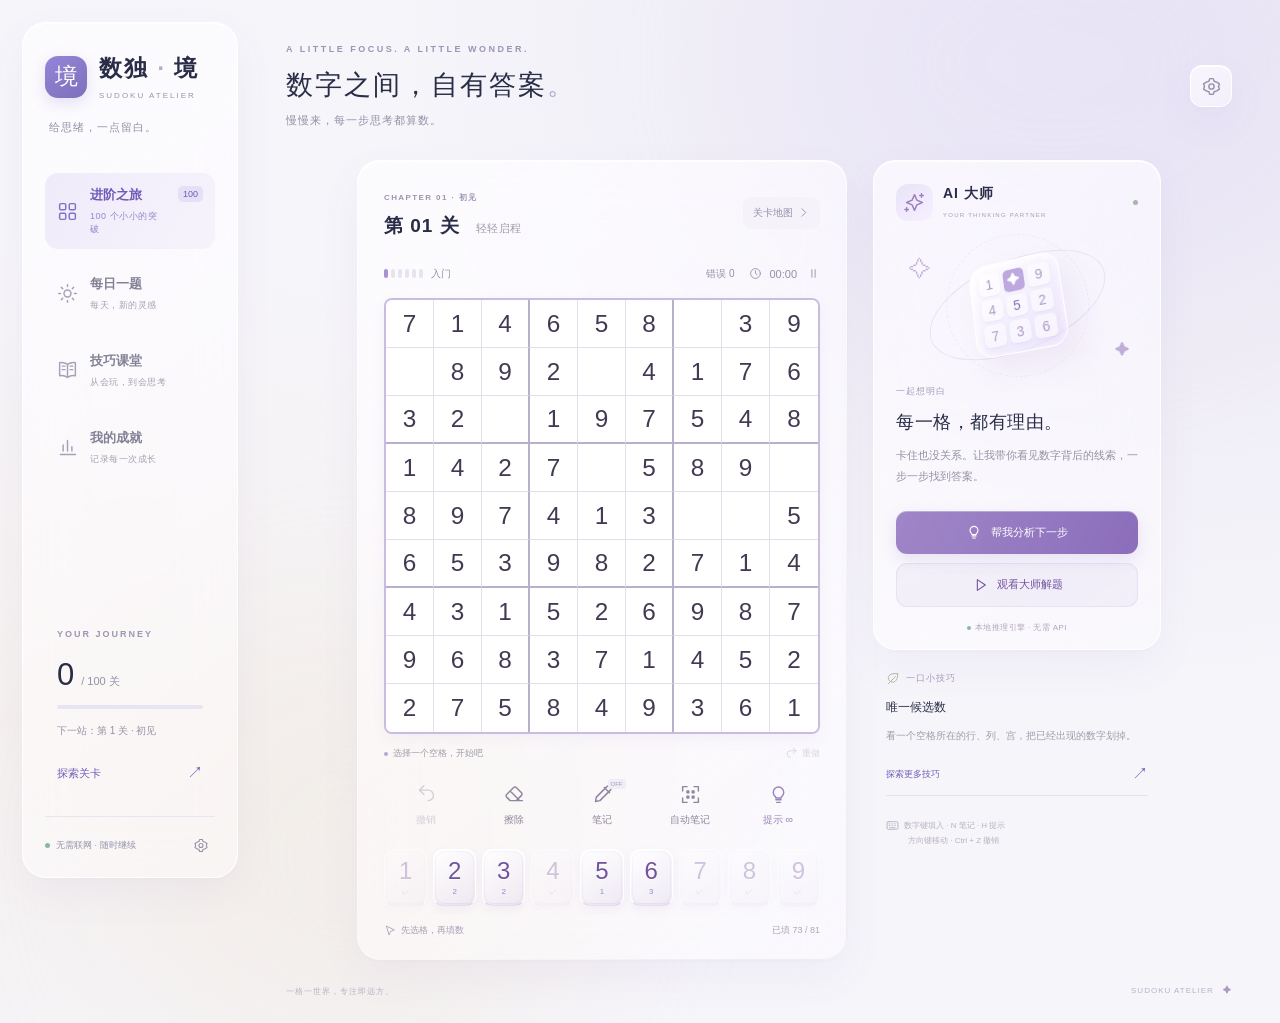
==== standalone.html @ 43bd1d03 "Publish Sudoku Atelier 2.0" ====
<!doctype html>
<html lang="zh-CN">
<head>
  <meta charset="utf-8">
  <meta name="viewport" content="width=device-width, initial-scale=1, viewport-fit=cover">
  <meta name="theme-color" content="#f6f5fa">
  <meta name="description" content="数独·境，一百关从入门到大师的数独之旅。逐步提示、AI 大师、每日挑战，离线也能玩。">
  <title>数独 · 境 2.0 | 100 关思维之旅</title>
  <style>@charset "UTF-8";
:root{--bg:#f6f5fa;--ink:#292d47;--muted:#9292a7;--purple:#8271c8;--purple-dark:#705bb7;--lavender:#eee9fb;--line:#e7e5ef;--glass:rgba(255,255,255,.74);--cell:#fff;--selected:#ded4f7;--peer:#f6f3fc;--same:#e9e2f9;--error:#c95972;--error-bg:#fff0f2;--green:#7ba99c;--shadow:0 14px 50px rgba(74,60,118,.055);color-scheme:light;font-family:"Segoe UI","Microsoft YaHei",sans-serif}
*{box-sizing:border-box}body{margin:0;background:var(--bg);color:var(--ink);min-height:100dvh;-webkit-tap-highlight-color:transparent}button,a{touch-action:manipulation}button,input,select{font:inherit}button{border:0;cursor:pointer;color:inherit;background:none}button:disabled{cursor:default;opacity:.35}button:focus-visible,a:focus-visible,input:focus-visible,select:focus-visible{outline:3px solid #a192d7;outline-offset:3px}a{color:inherit;text-decoration:none}h1,h2,h3,h4,p{margin:0}svg{width:21px;height:21px;display:block;fill:none;stroke:currentColor;stroke-width:1.65;stroke-linecap:round;stroke-linejoin:round}i{display:inline-flex;align-items:center;justify-content:center;font-style:normal;flex-shrink:0}[hidden]{display:none!important}.ambient{position:fixed;z-index:-1;pointer-events:none;filter:blur(80px);border-radius:50%}.ambient-one{width:45vw;height:50vh;background:#e8e4fa80;top:-18vh;right:-5vw}.ambient-two{width:35vw;height:50vh;background:#f0e6dc60;bottom:-20vh;left:10vw}.glass{background:var(--glass);border:1px solid #ffffffba;box-shadow:var(--shadow);backdrop-filter:blur(24px)}.app-shell{max-width:1500px;min-height:100dvh;margin:auto;display:grid;grid-template-columns:238px 1fr;gap:0}.sidebar{margin:22px 0 22px 22px;padding:30px 22px 18px;border-radius:24px;position:sticky;top:22px;height:calc(100dvh - 44px);min-height:650px;display:flex;flex-direction:column}.brand{display:flex;align-items:center;gap:12px;font-size:23px;font-weight:650;letter-spacing:2px}.brand-mark{width:42px;height:42px;border-radius:13px;background:linear-gradient(145deg,#9585d8,#7d70ba);color:white;display:grid;place-items:center;font-weight:400;font-size:23px;box-shadow:0 5px 15px #8271c833;letter-spacing:0}.brand-dot{color:#b2a9d1}.brand small{font-size:8px;letter-spacing:2px;display:block;color:#9a93ab;margin-top:7px;font-weight:500}.sidebar-intro{font-size:11px;color:var(--muted);margin:20px 0 38px 4px;letter-spacing:1px}.desktop-nav{display:grid;gap:12px}.nav-item{display:flex;gap:12px;align-items:center;text-align:left;min-height:65px;padding:13px 12px;border-radius:13px;color:#828196;transition:background .2s}.nav-item>i{color:#a5a0b6}.nav-item span{font-size:13px;font-weight:600}.nav-item small{display:block;font-size:9px;margin-top:6px;font-weight:400;letter-spacing:.5px;opacity:.72}.nav-item b{margin-left:auto;font-size:9px;font-weight:500;align-self:flex-start;background:#e6e0f6;padding:3px 5px;border-radius:5px}.nav-item.active{background:linear-gradient(115deg,#efebfa,#f6f3fc);color:var(--purple-dark)}.nav-item.active>i{color:var(--purple)}.nav-item:hover{background:var(--peer)}.journey-card{margin-top:auto;padding:24px 12px 22px}.eyebrow{font-size:9px;letter-spacing:2px;color:#9e94b4;font-weight:600}.journey-count{display:flex;align-items:baseline;gap:7px;margin:16px 0 12px}.journey-count strong{font-size:31px;font-weight:500}.journey-count span{font-size:11px;color:var(--muted)}.progress-track{height:4px;background:var(--line);border-radius:9px;overflow:hidden}.progress-track>div{height:100%;background:#a996dc;width:0;transition:width .5s}.journey-card p{font-size:10px;color:var(--muted);line-height:1.8;margin:13px 0}.text-button{display:flex;align-items:center;justify-content:space-between;width:100%;font-size:11px;color:var(--purple-dark);padding:10px 0}.text-button span{font-size:16px}.sidebar-bottom{display:flex;align-items:center;gap:6px;font-size:9px;color:var(--muted);padding-top:14px;border-top:1px solid var(--line)}.sidebar-bottom .icon-button{margin-left:auto;width:28px;height:28px}.sidebar-bottom svg{width:16px}.online-dot,.status-dot,.ai-online{display:inline-block;width:5px;height:5px;border-radius:50%;background:#8bb7a7}.main{padding:44px 48px 0;max-width:1180px;width:100%}.page-header{display:flex;align-items:center;justify-content:space-between;margin-bottom:32px}.page-header .eyebrow{font-size:9px;letter-spacing:2.5px}.page-header h1{font-size:27px;letter-spacing:2px;font-weight:550;margin:13px 0 10px}.page-header h1 span{color:#aa9ccb}.page-header p{font-size:11px;color:var(--muted);letter-spacing:1px}.icon-button{width:42px;height:42px;border-radius:12px;display:inline-flex;align-items:center;justify-content:center;color:#9691a7}.icon-button:hover{background:var(--lavender)}.play-layout{display:grid;grid-template-columns:minmax(340px,490px) minmax(235px,288px);gap:26px;align-items:start;justify-content:center}.game-card{border-radius:23px;padding:25px 26px 17px;min-width:0}.level-heading{display:flex;align-items:center;justify-content:space-between;gap:8px}.level-heading .eyebrow{font-size:8px;letter-spacing:1.4px}.level-heading h2{font-size:19px;font-weight:600;margin-top:9px;letter-spacing:1px}.level-heading h2 span{font-size:11px;color:#a09aaa;font-weight:400;letter-spacing:.5px;margin-left:10px}.level-switch{display:flex;align-items:center;gap:4px;font-size:10px;color:#9990aa;background:#f5f2fa;padding:9px 10px;border-radius:9px;white-space:nowrap}.level-switch svg{width:13px;height:13px}.game-meta{display:flex;align-items:center;justify-content:space-between;margin:24px 0 14px;font-size:10px;color:#9491a6}.difficulty{display:flex;gap:8px;align-items:center}.difficulty>span:first-child{display:flex;gap:3px}.difficulty-dot{width:4px;height:9px;border-radius:3px;background:#e8e3ef}.difficulty-dot.on{background:#a791d1}.meta-actions{display:flex;align-items:center;gap:15px}.timer-button{display:flex;align-items:center;gap:7px;font-variant-numeric:tabular-nums;font-size:11px;padding:4px 0}.timer-button svg{width:13px;height:13px}.timer-button i:last-child{margin-left:3px}.board-wrap{position:relative;width:100%;aspect-ratio:1}.board{display:grid;grid-template-columns:repeat(9,1fr);grid-template-rows:repeat(9,1fr);height:100%;width:100%;border:2px solid #aca3c1;border-radius:8px;overflow:hidden;background:var(--cell);user-select:none}.cell{padding:0;background:var(--cell);border-radius:0;display:flex;justify-content:center;align-items:center;border-right:1px solid #e2deeb;border-bottom:1px solid #e2deeb;font-size:clamp(19px,1.9vw,26px);font-weight:450;font-variant-numeric:tabular-nums;position:relative;transition:background .15s,color .15s;min-width:0;min-height:0}.cell:nth-child(3n){border-right:2px solid #b8afca}.cell:nth-child(9n){border-right:0}.cell:nth-child(n+19):nth-child(-n+27),.cell:nth-child(n+46):nth-child(-n+54){border-bottom:2px solid #b8afca}.cell:nth-child(n+73){border-bottom:0}.cell.peer{background:var(--peer)}.cell.same{background:var(--same);color:#66558f}.cell.user{color:#8a6bbd;font-weight:550}.cell.selected{background:var(--selected);color:#614b92;box-shadow:inset 0 0 0 2px #b2a0d2;z-index:1}.cell.focus-hint{background:#e7f1e8;color:#4c8066}.cell.error{color:var(--error);background:var(--error-bg)}.cell.error::after{content:"";position:absolute;width:4px;height:4px;border-radius:50%;background:var(--error);bottom:3px;right:3px}.cell.pop{animation:cellPop .24s ease-out}.cell:focus-visible{outline:none;box-shadow:inset 0 0 0 3px #9280bb;z-index:2}.cell .notes{width:90%;height:93%;display:grid;grid-template-columns:repeat(3,1fr);grid-template-rows:repeat(3,1fr);font-size:clamp(8px,.74vw,11px);color:#92879f;font-weight:400;align-items:center;justify-items:center}.cell .note-emphasis{color:#6f50ac;font-weight:800}.pause-cover{position:absolute;inset:0;border-radius:8px;backdrop-filter:blur(15px);background:#f6f3faf5;display:flex;align-items:center;justify-content:center;flex-direction:column;z-index:3}.pause-orbit{width:65px;height:65px;display:grid;place-items:center;background:#e8e2f6;border-radius:50%;color:#9480bd;margin-bottom:18px}.pause-orbit svg{width:28px;height:28px}.pause-cover h3{font-size:18px;font-weight:500}.pause-cover p{font-size:11px;color:var(--muted);margin:12px 0 24px}.pause-cover .primary{width:auto;padding:12px 28px}.board-caption{display:flex;justify-content:space-between;align-items:center;min-height:38px;font-size:9px;color:#a09aaa}.board-caption .status-dot{margin-right:5px;width:4px;height:4px;background:#b6a7d3}.tiny-button{display:flex;align-items:center;gap:4px;font-size:9px;color:#9c92ab;padding:8px 0 8px 8px}.tiny-button svg{width:13px;height:13px}.tool-row{display:grid;grid-template-columns:repeat(5,1fr);gap:4px;padding:3px 0 13px}.tool{display:flex;flex-direction:column;align-items:center;gap:8px;font-size:10px;color:#8f859e;border-radius:10px;padding:9px 0;min-height:58px;transition:background .15s,transform .15s}.tool:active{transform:scale(.92)}.tool:hover{background:var(--peer)}.tool.active{background:var(--lavender);color:var(--purple-dark)}.tool-icon{position:relative;display:flex}.tool-icon b{position:absolute;top:-5px;left:16px;font-size:6px;font-weight:500;background:#f0edf6;padding:2px 3px;border-radius:3px;color:#a79bb4}.tool.active b{background:var(--purple);color:white}.hint-tool{color:#9c83ba}.hint-tool small{font-size:11px}.number-pad{display:grid;grid-template-columns:repeat(9,1fr);gap:6px}.number-key{height:57px;background:linear-gradient(160deg,#f6f2fc,#ede8f7);border:1px solid #eae4f3;border-radius:10px;display:flex;flex-direction:column;align-items:center;justify-content:center;gap:4px;color:#8b71b6;transition:transform .12s,background .2s}.number-key strong{font-size:24px;font-weight:450;line-height:1}.number-key small{font-size:8px;color:#b0a0c4}.number-key:active{transform:translateY(2px) scale(.95)}.number-key.active{background:#8b74bc;color:white}.number-key.active small{color:#e4dcef}.number-key.complete{opacity:.4}.input-footer{display:flex;align-items:center;justify-content:space-between;font-size:9px;color:#ada5b5;margin-top:13px;min-height:23px}.input-footer button{display:flex;gap:5px;align-items:center;color:#a89cb6;font-size:9px;padding:5px 0}.input-footer svg{height:12px;width:12px}.right-rail{display:flex;flex-direction:column;gap:22px}.master-card{padding:23px 22px 16px;border-radius:22px;overflow:hidden}.card-heading{display:flex;align-items:center;gap:10px}.ai-avatar{width:37px;height:37px;background:linear-gradient(140deg,#e9e3f9,#f7f0ff);color:#9b82be;display:grid;place-items:center;border-radius:12px}.card-heading h3{font-size:14px;letter-spacing:1px;font-weight:600}.small-caps{font-size:6px;color:#a79ab4;letter-spacing:1.25px}.ai-online{margin-left:auto;background:#a2b9a5}.master-art{height:152px;position:relative;display:grid;place-items:center;margin:8px -12px 4px;perspective:600px}.art-cube{width:96px;height:96px;display:grid;grid-template-columns:repeat(3,1fr);gap:4px;transform:rotate(-12deg) rotateY(-16deg) rotateX(15deg);padding:9px;background:linear-gradient(150deg,#ffffffcf,#dacdf880);border:1px solid #fff;border-radius:18px;box-shadow:10px 15px 28px #8b6fb71a,inset 2px 2px 10px #fff;color:#ac99c3;animation:float 7s ease-in-out infinite}.art-cube span{display:grid;place-items:center;font-size:14px;background:#fff8;border-radius:5px;box-shadow:0 1px 2px #9179b41a}.art-cube span:nth-child(2){background:#bda9df;color:white}.art-cube span:nth-child(5){color:#8c6ab7}.art-orbit{position:absolute;border:1px solid #d6c9ec70;border-radius:50%;width:187px;height:90px;transform:rotate(-23deg)}.orbit-b{width:143px;height:143px;border-style:dashed;transform:rotate(12deg);opacity:.6}.art-star{position:absolute;color:#bfaed9;font-size:22px}.star-a{left:25px;top:28px}.star-b{right:20px;bottom:23px;font-size:15px}.tiny-label{font-size:9px;color:#a89aba;letter-spacing:1px;display:flex;align-items:center;gap:6px}.master-copy h3{font-size:18px;font-weight:500;margin:12px 0 11px;letter-spacing:.5px}.master-copy p{font-size:11px;color:#9690a3;line-height:1.95;margin-bottom:23px;display:-webkit-box;-webkit-line-clamp:4;-webkit-box-orient:vertical;overflow:hidden}.primary,.secondary{display:flex;align-items:center;justify-content:center;gap:9px;padding:13px 14px;border-radius:11px;width:100%;font-size:11px;transition:background .2s,transform .15s;min-height:43px}.primary{background:linear-gradient(115deg,#9b83c8,#8570b8);color:#fff;box-shadow:0 5px 15px #8e76bb17}.primary:hover{background:var(--purple-dark)}.primary:active,.secondary:active{transform:scale(.98)}.primary svg,.secondary svg{width:16px;height:16px}.secondary{background:#f5f1fa;color:#9a88b2;margin-top:9px;border:1px solid #eee7f5}.secondary:hover{background:var(--lavender)}.master-footnote{text-align:center;font-size:8px;color:#b1a6bd;margin-top:15px;letter-spacing:.4px}.master-footnote .status-dot{width:4px;height:4px;margin-right:4px}.tip-card{padding:0 13px}.tip-card svg{width:14px;height:14px;color:#b4b8a0}.tip-card h4{font-size:12px;font-weight:500;margin:13px 0 10px}.tip-card p{font-size:10px;color:#a39aaa;line-height:1.9}.tip-card .text-button{font-size:9px;margin-top:9px;border-bottom:1px solid #e8e2ed}.keyboard-note{font-size:8px;line-height:1.9;color:#b9b0c1;padding-left:13px}.keyboard-note>i{vertical-align:middle;margin-right:5px}.keyboard-note svg{width:13px;height:13px}.keyboard-note>span{margin-left:22px}.page-footer{display:flex;justify-content:space-between;font-size:8px;color:#bab1c6;letter-spacing:1px;margin:26px 0}.page-footer b{margin-left:6px;color:#ac9bc1}.mobile-header,.mobile-ai,.mobile-nav{display:none}
dialog{border:1px solid #ffffffc7;border-radius:24px;padding:25px;width:min(570px,calc(100vw - 30px));max-height:85dvh;overflow:auto;background:#fbfaff;color:var(--ink);box-shadow:0 30px 110px #3a254838;overscroll-behavior:contain}dialog::backdrop{background:#30243f35;backdrop-filter:blur(7px)}.modal-header{display:flex;justify-content:space-between;align-items:center;gap:10px;margin-bottom:23px}.modal-header h2{font-size:22px;font-weight:550;margin-top:8px}.modal-header .icon-button{flex-shrink:0}.modal-description{font-size:12px;color:#91859f;line-height:1.9;margin-bottom:18px}.chapter-tabs{display:grid;grid-template-columns:repeat(5,1fr);gap:7px;margin-bottom:18px}.chapter-tab{font-size:10px;border-radius:10px;padding:10px 2px;background:#f0ebf7;color:#9c8bad}.chapter-tab.active{background:#927cbd;color:white}.chapter-tab small{display:block;font-size:8px;margin-top:4px;opacity:.75}.chapter-summary{display:flex;justify-content:space-between;align-items:center;margin:20px 0 13px}.chapter-summary h3{font-size:15px;font-weight:500}.chapter-summary span{font-size:10px;color:var(--muted)}.level-grid{display:grid;grid-template-columns:repeat(5,1fr);gap:10px}.level-tile{aspect-ratio:1;background:#f1ecf8;border-radius:14px;display:flex;flex-direction:column;align-items:center;justify-content:center;gap:6px;border:1px solid transparent}.level-tile strong{font-size:22px;font-weight:450}.level-tile small{font-size:9px;color:#b59dcc;letter-spacing:2px}.level-tile.locked{background:#f5f3f8;color:#bbb4c6}.level-tile.locked small{font-size:8px;letter-spacing:0;color:#aaa0b6}.level-tile.current{background:#e5dbf5;border-color:#b7a2d4;color:#765795}.level-tile.done{background:#edf3ed;color:#748e78}.level-tile.done small{color:#b7a56b}.level-tile svg{width:13px;height:13px}.chapter-description{font-size:11px;color:#95869e;line-height:1.9;padding:16px 0}.modal-actions{display:flex;gap:10px;margin-top:20px}.modal-actions .secondary{margin-top:0}.hint-tag{display:inline-flex;align-items:center;gap:7px;font-size:10px;color:#8c74ac;background:#eee7f7;padding:8px 12px;border-radius:8px}.hint-reason{white-space:pre-line;font-size:13px;line-height:2;color:#776b87;margin:18px 0;max-height:40vh;overflow:auto}.hint-answer{display:flex;align-items:center;justify-content:center;gap:20px;background:#f3edf9;border-radius:15px;padding:20px;font-size:12px;color:#9b89ad}.hint-answer strong{font-size:35px;color:#8c70b3;font-weight:500}.setting-row{display:flex;align-items:center;justify-content:space-between;gap:20px;padding:17px 0;border-bottom:1px solid var(--line)}.setting-row label{font-size:13px}.setting-row small{display:block;font-size:10px;color:#a195ac;line-height:1.7;margin-top:5px}.switch{appearance:none;width:38px;height:23px;border-radius:20px;background:#dfd9e8;position:relative;cursor:pointer;flex-shrink:0}.switch:before{content:"";position:absolute;top:3px;left:3px;width:17px;height:17px;border-radius:50%;background:#fff;transition:transform .2s}.switch:checked{background:#9780bc}.switch:checked:before{transform:translateX(15px)}select{max-width:150px;border:1px solid #ded5ea;color:#8b73a6;background:#f6f1fa;border-radius:8px;padding:8px;font-size:11px}.section-label{font-size:11px;color:#aa98b9;margin:22px 0 8px;letter-spacing:1px}.settings-buttons{display:grid;grid-template-columns:1fr 1fr;gap:10px}.settings-buttons .secondary{margin:0}.danger-link{font-size:11px;color:#bd7990;padding:15px 0;margin-top:8px}.lesson{padding:15px;background:#f5f1fa;border-radius:13px;margin:10px 0}.lesson summary{font-size:13px;cursor:pointer;list-style:none;display:flex;gap:12px;align-items:center}.lesson summary span{font-size:10px;width:26px;height:26px;background:#e8def3;color:#9a78b7;border-radius:8px;display:grid;place-items:center}.lesson summary b{font-weight:500}.lesson summary small{margin-left:auto;font-size:9px;color:#a992bb}.lesson p{font-size:12px;line-height:1.9;color:#94849e;margin-top:13px}.rule-cards{display:grid;grid-template-columns:repeat(3,1fr);gap:9px}.rule-card{padding:16px 8px;border-radius:12px;background:#f1eaf8;text-align:center}.rule-card strong{font-size:18px;font-weight:450;color:#9c7dbc}.rule-card p{font-size:10px;line-height:1.8;color:#ac96ba;margin-top:6px}.stats-grid{display:grid;grid-template-columns:repeat(3,1fr);gap:10px}.stat-box{background:#f2edf8;border-radius:14px;padding:18px 6px;text-align:center}.stat-box strong{display:block;font-size:24px;font-weight:450;color:#9272b5}.stat-box span{display:block;font-size:10px;color:#a594b2;margin-top:8px}.achievement{display:flex;align-items:center;gap:13px;padding:14px 0;border-bottom:1px solid var(--line);opacity:.45}.achievement.earned{opacity:1}.achievement .medal{width:37px;height:37px;display:grid;place-items:center;border-radius:11px;background:#efe6d3;color:#af9567}.achievement h4{font-size:12px;font-weight:550}.achievement p{font-size:10px;color:#a394ad;margin-top:5px}.achievement>span:last-child{margin-left:auto;font-size:9px;color:#aa96b8}.win-content{text-align:center}.win-mark{margin:12px auto 20px;width:86px;height:86px;display:grid;place-items:center;border-radius:50%;background:linear-gradient(140deg,#ece2fa,#f9ecda);color:#b29560;font-size:36px}.win-stars{font-size:33px;letter-spacing:10px;color:#c2aa75;margin:15px 0}.win-content h3{font-size:23px;font-weight:500}.win-content>p{font-size:12px;color:#9d8ca7;margin:12px 0 22px;line-height:1.9}.ai-controls{display:flex;gap:10px;align-items:center;margin:20px 0}.ai-controls .primary{flex:1}.ai-controls select{width:95px}.ai-live{background:#f1ebf8;border-radius:13px;padding:17px;font-size:12px;color:#957bad;line-height:1.9}.ai-live strong{display:block;margin-bottom:8px;font-weight:600}.ai-live p{max-height:32vh;overflow:auto;white-space:pre-line;color:#9c8ba8}.demo-ribbon{color:#a88554!important}.storage-note{font-size:10px;line-height:1.8;color:#ab9ab7;margin-top:15px}.daily-hero{padding:24px;text-align:center;background:linear-gradient(140deg,#f2e9d7,#eee5f8);border-radius:18px;margin-bottom:20px}.daily-hero i{color:#b49b6c}.daily-hero svg{width:36px;height:36px}.daily-hero h3{margin:15px 0 8px;font-size:24px;font-weight:450}.daily-hero p{font-size:11px;color:#aa91a5}.empty-state{font-size:12px;color:#b1a1bb;text-align:center;padding:26px}.record-row{display:flex;align-items:center;justify-content:space-between;padding:13px 2px;border-bottom:1px solid var(--line);font-size:12px;color:#9982ac}.record-row small{font-size:10px;color:#b69ac7}.resume-note{font-size:10px;color:#ac9db6;margin-top:12px;line-height:1.8;text-align:center}#toast{position:fixed;bottom:32px;left:50%;transform:translate(-50%,12px);border-radius:12px;max-width:90vw;padding:13px 22px;background:#62526fe8;backdrop-filter:blur(10px);color:white;font-size:12px;box-shadow:0 10px 30px #54436720;opacity:0;pointer-events:none;z-index:100;transition:opacity .2s,transform .2s;text-align:center}#toast.visible{opacity:1;transform:translate(-50%,0)}#celebration{position:fixed;inset:0;pointer-events:none;z-index:200;overflow:hidden}.confetti{position:absolute;top:-20px;width:7px;height:13px;border-radius:2px;animation:fall 2.3s ease-in forwards}.board.breathe{animation:boardGlow .8s}.mobile-ai small{display:block}.muted{color:#aea0b8;font-size:11px;line-height:1.8}
.ai-preview{display:grid;grid-template-columns:repeat(9,1fr);width:min(230px,60vw);aspect-ratio:1;margin:0 auto 18px;border:2px solid #baabcb;border-radius:6px;overflow:hidden}.ai-preview span{display:grid;place-items:center;font-size:16px;border-right:1px solid #e3dceb;border-bottom:1px solid #e3dceb;background:var(--cell)}.ai-preview span:nth-child(3n){border-right:2px solid #baabcb}.ai-preview span:nth-child(9n){border-right:0}.ai-preview span:nth-child(n+19):nth-child(-n+27),.ai-preview span:nth-child(n+46):nth-child(-n+54){border-bottom:2px solid #baabcb}.ai-preview span.user{color:#b090cb}.ai-preview span.selected{background:#e8dcf6;color:#8863a4}.ai-preview span:nth-child(n+73){border-bottom:0}
@keyframes float{0%,100%{transform:translateY(0) rotate(-12deg) rotateY(-16deg) rotateX(15deg)}50%{transform:translateY(-7px) rotate(-8deg) rotateY(-16deg) rotateX(15deg)}}@keyframes cellPop{0%{font-size:15px}70%{font-size:28px}100%{font-size:inherit}}@keyframes fall{to{transform:translateY(105vh) rotate(600deg);opacity:.3}}@keyframes boardGlow{50%{box-shadow:0 0 25px #b8a2d860}}
@media(min-width:1400px){.main{padding-top:58px;padding-left:62px;padding-right:62px}.page-header{margin-bottom:37px}.play-layout{gap:32px}.game-card{padding:28px 29px 20px}}
@media(max-width:1150px){.app-shell{grid-template-columns:210px 1fr}.sidebar{margin-left:15px;padding:25px 15px}.main{padding:35px 28px 0}.play-layout{gap:20px;grid-template-columns:minmax(310px,450px) minmax(210px,260px)}.game-card{padding:22px 20px 15px}.master-card{padding:20px 17px 15px}.brand{font-size:21px}.nav-item{gap:9px;padding-left:9px}.nav-item span{font-size:12px}.level-heading h2 span{display:none}}
@media(max-width:980px){.app-shell{grid-template-columns:185px 1fr}.sidebar{padding:25px 12px}.main{padding:35px 25px 0}.play-layout{grid-template-columns:minmax(310px,440px)}.right-rail{display:none}.game-card{padding:24px}.mobile-ai{display:flex;align-items:center;gap:11px;width:100%;border-top:1px solid var(--line);margin-top:11px;padding:16px 0 0;text-align:left;font-size:12px;color:#9d80b9}.mobile-ai .ai-mini{width:31px;height:31px;border-radius:10px;background:#efe7f9;display:grid;place-items:center}.mobile-ai>span:nth-child(2){flex:1}.mobile-ai small{font-size:9px;color:#b2a0c0;margin-top:4px}.mobile-ai>i svg{width:15px;height:15px}.page-header h1{font-size:24px}.cell{font-size:25px}.cell .notes{font-size:10px}.nav-item small{font-size:8px}.brand{font-size:19px;gap:8px}.brand small{font-size:6px}.sidebar-intro{font-size:10px}.sidebar-bottom{font-size:8px;gap:3px}.nav-item b{display:none}.page-footer{max-width:440px;margin:22px auto}}
@media(max-width:680px){.app-shell{display:block}.sidebar,.page-header,.page-footer{display:none}.main{padding:0 16px 95px;max-width:470px;margin:auto}.mobile-header{display:flex;align-items:center;justify-content:space-between;padding:calc(18px + env(safe-area-inset-top)) 4px 21px}.mobile-header .brand{font-size:18px;letter-spacing:1.5px}.mobile-header .brand-mark{width:32px;height:32px;font-size:18px;border-radius:10px}.mobile-header .icon-button{width:33px;height:33px}.mobile-header svg{width:19px;height:19px}.mobile-header>div{display:flex;gap:7px}.play-layout{display:block}.game-card{border-radius:20px;padding:20px 15px 13px}.level-heading .eyebrow{font-size:7px;letter-spacing:1.4px}.level-heading h2{font-size:19px;margin-top:7px}.level-heading h2 span{display:inline;font-size:10px;margin-left:8px}.level-switch{padding:8px;font-size:9px}.game-meta{margin:19px 0 11px;font-size:9px}.meta-actions{gap:12px}.timer-button{font-size:10px;gap:6px}.difficulty{gap:6px}.difficulty-dot{height:8px;width:3px}.cell{font-size:24px}.cell .notes{font-size:9px}.board-caption{min-height:34px;font-size:8px}.tiny-button{font-size:8px}.tool-row{padding:0 0 11px;gap:2px}.tool{font-size:10px;min-height:57px;gap:8px;padding:8px 0}.tool svg{width:20px;height:20px}.number-pad{gap:4px}.number-key{height:53px;border-radius:8px}.number-key strong{font-size:23px}.number-key small{font-size:7px}.input-footer{margin-top:9px;font-size:8px}.input-footer button{font-size:8px}.mobile-ai{margin-top:9px;padding-top:12px;font-size:11px}.mobile-ai small{font-size:8px}.mobile-ai .ai-mini{width:29px;height:29px}.mobile-ai svg{width:18px;height:18px}.mobile-nav{position:fixed;bottom:0;left:0;right:0;padding:9px 18px calc(8px + env(safe-area-inset-bottom));display:grid;grid-template-columns:repeat(4,1fr);z-index:4;border-width:1px 0 0;background:#fbfaffef;gap:15px}.mobile-nav button{display:flex;align-items:center;flex-direction:column;gap:5px;color:#b0a6bf;min-height:43px;font-size:9px}.mobile-nav button.active{color:#9270b9}.mobile-nav svg{width:20px;height:20px}.mobile-nav button.active i{position:relative}.mobile-nav button.active i:before{content:"";position:absolute;inset:-4px -13px;background:#ece4f760;border-radius:8px;z-index:-1}dialog{padding:22px 19px;border-radius:22px;max-height:87dvh;width:calc(100vw - 24px)}.modal-header h2{font-size:21px}.modal-header{margin-bottom:20px}.level-grid{gap:8px}.level-tile{border-radius:11px}.level-tile strong{font-size:19px}.chapter-tabs{gap:5px}.chapter-tab{font-size:9px}.hint-reason{font-size:12px}.modal-actions{gap:8px}.modal-actions button{font-size:11px}#toast{bottom:88px;font-size:11px;min-width:200px}.setting-row{padding:14px 0}.setting-row label{font-size:12px}.setting-row small{font-size:9px}}
@media(max-width:370px){.main{padding-left:10px;padding-right:10px}.game-card{padding-left:12px;padding-right:12px}.level-heading h2 span{display:none}.mobile-header{padding-top:14px;padding-bottom:15px}.number-key{height:48px}.cell{font-size:22px}.cell .notes{font-size:8px}.number-pad{gap:3px}.game-meta{margin-top:16px}.tool{font-size:9px}.tool svg{width:19px;height:19px}}
@media(max-height:740px) and (max-width:680px){.mobile-header{padding-top:12px;padding-bottom:13px}.game-card{padding-top:15px}.game-meta{margin-top:13px}.tool-row{padding-bottom:8px}.tool{min-height:49px;gap:5px;padding:6px 0}.number-key{height:45px}.input-footer{margin-top:6px}.mobile-ai{padding-top:10px;margin-top:7px}}
body[data-theme="night"]{--bg:#211f2b;--ink:#e1d9ed;--muted:#91849f;--purple:#b59bd5;--purple-dark:#b498d4;--lavender:#383044;--line:#44374f;--glass:#2b2636dc;--cell:#2c2736;--selected:#55416a;--peer:#342b40;--same:#443553;--error:#f596ac;--error-bg:#502d3a;--shadow:0 14px 50px #10091733;color-scheme:dark}body[data-theme="night"] .glass{border-color:#ffffff0d}body[data-theme="night"] .ambient{opacity:.1}body[data-theme="night"] .cell{border-color:#46384f}body[data-theme="night"] .cell:nth-child(3n){border-right-color:#70577e}body[data-theme="night"] .cell:nth-child(n+19):nth-child(-n+27),body[data-theme="night"] .cell:nth-child(n+46):nth-child(-n+54){border-bottom-color:#70577e}body[data-theme="night"] .board{border-color:#766087}body[data-theme="night"] .nav-item.active,body[data-theme="night"] .number-key,body[data-theme="night"] .level-switch,body[data-theme="night"] .secondary,body[data-theme="night"] .pause-cover,body[data-theme="night"] .mobile-nav,body[data-theme="night"] dialog{background:#302739}body[data-theme="night"] .number-key{border-color:#4d3c5b}body[data-theme="night"] .level-tile,body[data-theme="night"] .lesson,body[data-theme="night"] .stat-box,body[data-theme="night"] .ai-live,body[data-theme="night"] .hint-answer,body[data-theme="night"] .rule-card{background:#3c2e47}body[data-theme="night"] .cell.user{color:#c3a0ea}body[data-theme="night"] .cell.selected{color:#e4cff9}body[data-theme="night"] .cell.error{color:var(--error)}body[data-theme="night"] .cell.focus-hint{background:#304b42;color:#b8d9c7}body[data-theme="night"] .number-key.active{background:#725887;color:white}
body.high-contrast{--muted:#6b6477;--ink:#252034}body.high-contrast .cell .notes{color:#61526e}body.high-contrast .game-meta,body.high-contrast .board-caption,body.high-contrast .tool,body.high-contrast .input-footer{color:#70627c}body.large-digits .cell{font-size:29px}body.large-digits .cell .notes{font-size:11px}
@media(prefers-reduced-motion:reduce){*,*:before,*:after{animation:none!important;transition:none!important;scroll-behavior:auto!important}}body.reduce-motion *,body.reduce-motion *:before{animation:none!important;transition:none!important}
</style>
  <style>/* Atelier 2.0 — layered mobile navigation, tactile glass and quiet light. */
:root{--accent-rgb:139,109,187;--accent:#8b6dbb;--accent-deep:#73539f;--accent-soft:#eee7f8;--surface-rgb:255,253,255;--frost:.7;--glass-blur:26px;--edge:rgba(255,255,255,.88);--panel-ink:#413450;--panel-muted:#8d809c;--duration:220ms}
body[data-accent="mint"]{--accent-rgb:72,148,133;--accent:#489485;--accent-deep:#307d70;--accent-soft:#e1f2ee;--purple:#489485;--purple-dark:#307d70;--lavender:#e1f2ee;--selected:#c4e6dc;--same:#dceee7;--peer:#f0f8f5}
body[data-accent="peach"]{--accent-rgb:190,127,102;--accent:#be7f66;--accent-deep:#a5654d;--accent-soft:#f9e9e0;--purple:#be7f66;--purple-dark:#a5654d;--lavender:#f9e9e0;--selected:#f0d0bd;--same:#f8e4d8;--peer:#fdf5ef}
body[data-material="clear"]{--frost:.43;--glass-blur:17px;--edge:rgba(255,255,255,.96)}body[data-material="solid"]{--frost:1;--glass-blur:0px}body[data-pace="gentle"]{--duration:320ms}
body{background:radial-gradient(ellipse at 90% 4%,rgba(var(--accent-rgb),.12),transparent 46%),radial-gradient(ellipse at 0% 70%,#efdec133,transparent 48%),#f6f5fa}
.glass{background:linear-gradient(145deg,rgba(var(--surface-rgb),var(--frost)),rgba(var(--surface-rgb),.44));border:1px solid var(--edge);backdrop-filter:blur(var(--glass-blur)) saturate(140%);box-shadow:inset 0 1px 0 #fff,0 16px 40px rgba(var(--accent-rgb),.065),0 2px 5px rgba(var(--accent-rgb),.025)}
body[data-material="solid"] .glass{background:rgb(var(--surface-rgb))}.game-card{position:relative}.game-card::before{content:"";position:absolute;inset:-1px;border-radius:inherit;pointer-events:none;border:1px solid transparent;background:linear-gradient(130deg,#fff,transparent 38%,rgba(var(--accent-rgb),.14)) border-box;mask:linear-gradient(#fff 0 0) padding-box,linear-gradient(#fff 0 0);mask-composite:exclude}
.board{border-color:rgba(var(--accent-rgb),.46);box-shadow:0 5px 14px rgba(var(--accent-rgb),.07),inset 0 0 0 1px #fff}.cell.given{color:#433953}.cell.user{color:var(--accent-deep)}.cell.selected{box-shadow:inset 0 0 0 2px rgba(var(--accent-rgb),.5)}.cell.error{color:var(--error)}.cell.pop{animation:none}.cell.pop .digit{animation:digit-land .22s cubic-bezier(.15,.9,.4,1)}.cell .digit{pointer-events:none}.cell .notes{pointer-events:none}
.number-key{position:relative;overflow:hidden;background:linear-gradient(145deg,rgba(255,255,255,.95),rgba(var(--accent-rgb),.105));border:1px solid rgba(255,255,255,.95);border-bottom-color:rgba(var(--accent-rgb),.2);color:var(--accent-deep);box-shadow:0 4px 8px rgba(var(--accent-rgb),.075),inset 0 1px 0 #fff,inset 0 -2px 0 rgba(var(--accent-rgb),.05);transition:transform 90ms,box-shadow 120ms,background 120ms;isolation:isolate}
.number-key::before{content:"";position:absolute;inset:1px;border-radius:inherit;border:1px solid rgba(var(--accent-rgb),.06);pointer-events:none}.number-key strong{font-variant-numeric:tabular-nums;font-weight:500;text-shadow:0 1px 0 white}.number-key small{color:rgba(var(--accent-rgb),.8)}.key-light{position:absolute;inset:0;background:radial-gradient(circle 50px at var(--press-x,50%) var(--press-y,50%),rgba(var(--accent-rgb),.2),transparent);opacity:0;pointer-events:none;z-index:-1}.number-key:active{transform:translateY(2px) scale(.96);box-shadow:inset 0 2px 5px rgba(var(--accent-rgb),.12),0 1px 2px rgba(var(--accent-rgb),.08)}.number-key:active .key-light{opacity:1}.number-key.active{background:linear-gradient(135deg,rgba(var(--accent-rgb),.72),var(--accent));box-shadow:0 5px 12px rgba(var(--accent-rgb),.25);color:white}.number-key.active strong{text-shadow:none}.number-key.active small{color:white}.number-key.complete{opacity:.32}.key-erase,.mobile-more{display:none}.primary{background:linear-gradient(115deg,rgba(var(--accent-rgb),.82),var(--accent));box-shadow:inset 0 1px 0 #ffffff50,0 6px 16px rgba(var(--accent-rgb),.17);font-weight:550}.primary:hover{background:var(--accent-deep)}.secondary{background:rgba(var(--accent-rgb),.065);border-color:rgba(var(--accent-rgb),.1);color:var(--accent-deep)}
dialog{padding:0;width:min(580px,calc(100vw - 36px));max-height:min(860px,90dvh);overflow:visible;border-radius:28px;border:1px solid rgba(255,255,255,.8);background:linear-gradient(145deg,rgba(var(--surface-rgb),.9),rgba(var(--surface-rgb),.78));backdrop-filter:blur(40px) saturate(155%);box-shadow:inset 0 1px 0 #fff,0 35px 100px #46345235,0 2px 5px #46345210;color:var(--panel-ink)}
dialog::backdrop{background:#36263b36;backdrop-filter:blur(4px)}.sheet-handle{height:24px;display:flex;align-items:center;justify-content:center;cursor:grab;touch-action:none}.sheet-handle:active{cursor:grabbing}.sheet-handle span{width:36px;height:4px;border-radius:5px;background:rgba(var(--accent-rgb),.24)}.modal-header{margin:0;padding:3px 22px 14px;gap:10px;align-items:center}.modal-header h2{font-size:22px;letter-spacing:-.5px;margin-top:7px;line-height:1.3}.modal-header .eyebrow{font-size:8px;letter-spacing:1.6px;color:var(--panel-muted)}.modal-header .icon-button{width:36px;height:36px;background:rgba(var(--accent-rgb),.055);border:1px solid #ffffff90;border-radius:50%;color:var(--accent-deep)}.sheet-titles{flex:1;min-width:0}.sheet-back{margin-right:0}.sheet-back svg{width:17px}.panel-trail{padding:0 24px 10px;color:var(--panel-muted);font-size:9px;white-space:nowrap;overflow:hidden;text-overflow:ellipsis;letter-spacing:.2px}#modal-content{padding:4px 24px 26px;max-height:calc(min(860px,90dvh) - 112px);overflow:auto;overscroll-behavior:contain;scrollbar-width:thin;scrollbar-color:#cfc0dd transparent;border-radius:0 0 28px 28px;scroll-padding:10px}
dialog[data-depth="0"] #modal-content{max-height:calc(min(860px,90dvh) - 91px)}.app-shell{transition:filter var(--duration),scale var(--duration);transform-origin:center 25%}.panel-open .app-shell{filter:saturate(.7);scale:.988}.panel-open{overflow:hidden}.modal-description{font-size:12px;color:var(--panel-muted);margin-bottom:19px;line-height:1.95}.section-heading{display:flex;justify-content:space-between;align-items:center;margin:22px 0 12px;font-size:12px;font-weight:550}.section-heading small{font-size:9px;font-weight:400;color:var(--panel-muted)}.section-label{font-size:11px;color:var(--panel-muted);margin:20px 0 12px}.menu-group{border-radius:18px;overflow:hidden;background:rgba(var(--surface-rgb),.7);border:1px solid #ffffffd0;box-shadow:0 4px 20px rgba(var(--accent-rgb),.035)}.menu-group.spaced{margin-top:22px}.menu-row{display:flex;align-items:center;gap:12px;width:100%;padding:18px 15px;min-height:76px;text-align:left;position:relative;transition:background 110ms}.menu-row+ .menu-row:before{content:"";height:1px;position:absolute;top:0;left:63px;right:15px;background:rgba(var(--accent-rgb),.085)}.menu-row:active{background:rgba(var(--accent-rgb),.09)}.menu-icon{width:36px;height:36px;border-radius:12px;display:grid;place-items:center;flex-shrink:0;background:linear-gradient(130deg,rgba(var(--accent-rgb),.1),rgba(var(--accent-rgb),.035));box-shadow:inset 0 1px 0 white;color:var(--accent)}.menu-icon svg{width:20px;height:20px}.menu-row>span:nth-child(2){flex:1;min-width:0}.menu-row strong{display:block;font-size:13px;font-weight:550;color:var(--panel-ink)}.menu-row small{display:block;margin-top:6px;font-size:10px;color:var(--panel-muted);line-height:1.5}.menu-row>i{color:rgba(var(--accent-rgb),.45)}.menu-row>i svg{width:14px;height:14px}.menu-row>b{font-size:9px;font-weight:500;color:var(--accent);letter-spacing:.8px;white-space:nowrap}.coach-note{display:flex;gap:10px;align-items:flex-start;padding:16px 2px;margin:7px 0}.coach-note>svg{flex-shrink:0;width:17px;height:17px;color:var(--accent);margin-top:3px}.coach-note p{font-size:11px;line-height:1.85;color:var(--panel-muted)}
.journey-hero{display:flex;align-items:center;gap:20px;padding:20px;background:linear-gradient(125deg,rgba(var(--accent-rgb),.085),rgba(255,255,255,.6));border-radius:21px;margin-bottom:17px;border:1px solid white}.journey-hero>div:first-child{flex:1}.journey-hero h3{font-size:20px;font-weight:550;margin:10px 0}.journey-hero h3 span{font-size:12px;color:var(--accent)}.journey-hero p{font-size:10px;color:var(--panel-muted);margin-bottom:18px}.journey-hero .primary{padding:11px 12px;font-size:11px;min-height:42px}.progress-orbit{width:90px;height:90px;flex-shrink:0;border-radius:50%;padding:5px;background:conic-gradient(var(--accent) var(--progress),rgba(var(--accent-rgb),.09) 0);box-shadow:0 3px 13px rgba(var(--accent-rgb),.055)}.progress-orbit>strong{display:flex;align-items:center;justify-content:center;flex-direction:column;height:100%;border-radius:50%;background:#f8f5fc;font-size:27px;font-weight:450;color:var(--accent-deep)}.progress-orbit small{display:block;font-size:9px;font-weight:400;color:var(--panel-muted);margin-top:3px}.chapter-list{display:grid;gap:10px}.chapter-card{display:flex;align-items:center;gap:15px;text-align:left;border-radius:17px;padding:16px;background:rgba(var(--surface-rgb),.7);border:1px solid #fff}.chapter-number{font-size:24px;letter-spacing:-1px;font-weight:300;width:34px;color:rgba(var(--accent-rgb),.5)}.chapter-card>span:nth-child(2){flex:1}.chapter-card strong{display:flex;align-items:center;justify-content:space-between;font-size:14px;font-weight:550}.chapter-card strong small{font-size:9px;color:var(--accent);font-weight:400;background:rgba(var(--accent-rgb),.07);padding:4px 7px;border-radius:6px}.chapter-card p{font-size:10px;color:var(--panel-muted);margin:6px 0 10px}.chapter-progress{display:block;height:3px;background:rgba(var(--accent-rgb),.07);border-radius:3px;overflow:hidden}.chapter-progress b{height:100%;display:block;background:rgba(var(--accent-rgb),.5)}.chapter-card>i{color:rgba(var(--accent-rgb),.45)}.chapter-card>i svg{width:14px;height:14px}.chapter-card:active{background:rgba(var(--accent-rgb),.07)}.chapter-final{background:linear-gradient(120deg,#eee3f580,#ecd9b64d)}.chapter-banner{display:flex;align-items:center;gap:20px;padding:12px 0 24px}.chapter-big{font-size:62px;color:rgba(var(--accent-rgb),.21);font-weight:250;letter-spacing:-4px}.chapter-banner p{font-size:11px;line-height:1.9;color:var(--panel-muted);margin-top:9px}.difficulty-pill{display:inline-block;padding:5px 9px;border-radius:7px;background:rgba(var(--accent-rgb),.09);font-size:10px;color:var(--accent)}.level-grid{gap:11px}.level-tile{background:linear-gradient(140deg,#fff,rgba(var(--accent-rgb),.08));border:1px solid #fff;box-shadow:0 3px 7px rgba(var(--accent-rgb),.035)}.level-tile.locked{background:#ffffff60;color:#aa9db6}.level-tile.current{background:rgba(var(--accent-rgb),.13);border-color:rgba(var(--accent-rgb),.25);color:var(--accent-deep)}.level-tile strong{font-weight:350}.level-tile small{font-size:8px}.level-detail-hero{text-align:center;padding:10px 10px 23px}.level-detail-hero>span{display:inline-grid;place-items:center;width:65px;height:65px;border-radius:22px;background:linear-gradient(140deg,rgba(var(--accent-rgb),.1),#eed8af44);font-size:30px;color:var(--accent);box-shadow:inset 0 1px 0 #fff,0 12px 25px rgba(var(--accent-rgb),.1);margin-bottom:18px}.level-detail-hero h3{font-size:21px;font-weight:450;letter-spacing:-.3px}.level-detail-hero p{font-size:11px;color:var(--panel-muted);line-height:1.9;margin-top:12px}.stat-box{background:rgba(var(--accent-rgb),.055);border:1px solid #fff}.stat-box strong{color:var(--accent-deep)}.stat-box span{color:var(--panel-muted)}.detail-note{display:flex;gap:10px;align-items:center;padding:20px 3px;color:var(--accent)}.detail-note>span{flex:1;font-size:9px;color:var(--panel-muted)}.detail-note strong{display:block;font-size:12px;font-weight:500;color:var(--panel-ink);margin-top:5px}.detail-note>b{color:#b39961;font-size:14px}.detail-note>svg{width:20px;height:20px}
.settings-hero,.school-hero{display:flex;gap:16px;align-items:center;margin:9px 0 25px;padding:0 6px}.settings-hero h3,.school-hero h3{font-size:16px;font-weight:450}.settings-hero p,.school-hero p{font-size:10px;color:var(--panel-muted);margin-top:9px;line-height:1.7}.glass-gem{width:49px;height:49px;display:grid;place-items:center;border:1px solid white;background:linear-gradient(135deg,#fff,rgba(var(--accent-rgb),.2));border-radius:16px;box-shadow:0 8px 15px rgba(var(--accent-rgb),.11);color:var(--accent);transform:rotate(-8deg);flex-shrink:0}.material-preview{height:125px;position:relative;display:grid;place-items:center;border-radius:19px;overflow:hidden;background:linear-gradient(115deg,#eee8f6,#f0e8e0)}.preview-orb{position:absolute;width:80px;height:80px;border-radius:50%;background:linear-gradient(160deg,#cfc0e9,#ad96cf);left:calc(50% - 60px);top:20px;box-shadow:30px 6px 25px rgba(var(--accent-rgb),.25)}.preview-glass{position:relative;width:140px;height:89px;border-radius:16px;display:grid;place-content:center;gap:4px;text-align:center;transform:rotate(-8deg);background:rgba(var(--surface-rgb),var(--frost));backdrop-filter:blur(var(--glass-blur));border:1px solid white;box-shadow:inset 0 1px 0 white,8px 11px 25px rgba(var(--accent-rgb),.13);font-size:29px;color:var(--accent-deep)}.preview-glass small{font-size:6px;letter-spacing:1.5px;font-weight:500}.choice-cards{display:flex;gap:9px}.choice-card{flex:1;min-width:0;position:relative;text-align:center;border-radius:14px;background:rgba(var(--surface-rgb),.6);border:1px solid #fff;padding:15px 7px 13px}.choice-card.chosen{border-color:rgba(var(--accent-rgb),.48);background:rgba(var(--accent-rgb),.06);box-shadow:0 3px 13px rgba(var(--accent-rgb),.055)}.choice-card>strong{display:block;font-weight:500;font-size:12px;margin-top:10px}.choice-card>small{display:block;font-size:9px;color:var(--panel-muted);margin-top:6px;line-height:1.5}.choice-card>b{display:none;position:absolute;right:5px;top:5px;border-radius:50%;background:var(--accent);color:#fff;padding:2px}.choice-card>b svg{width:10px;height:10px}.choice-card.chosen>b{display:block}.choice-sample{display:grid;place-items:center;height:35px;margin:0 auto;font-size:17px;color:var(--accent);letter-spacing:2px;font-weight:350}.choice-sample[class*="accent-"]{width:33px;height:33px;border-radius:50%;box-shadow:inset 0 2px 3px #ffffffad,0 4px 9px #bfb0cb33}.accent-violet{background:linear-gradient(135deg,#d6c7ec,#b295d3)}.accent-mint{background:linear-gradient(135deg,#c3e5d8,#89bcae)}.accent-peach{background:linear-gradient(135deg,#f1d8c3,#d9a78f)}.choice-sample[class*="material-"]{border:1px solid #fff;border-radius:9px;width:48px;background:rgba(var(--accent-rgb),.1)}.choice-sample.material-clear{background:rgba(var(--accent-rgb),.035);box-shadow:inset 0 1px 1px white,0 3px 8px rgba(var(--accent-rgb),.13)}.choice-sample.material-solid{background:#fff}.choice-sample[class*="keypad-"]{font-size:14px;letter-spacing:3px}.setting-row{border-color:rgba(var(--accent-rgb),.09);padding:19px 2px}.setting-row label{font-size:13px}.setting-row small{color:var(--panel-muted);font-size:10px;line-height:1.8}.switch{width:43px;height:27px}.switch:before{width:21px;height:21px}.switch:checked{background:var(--accent)}.switch:checked:before{transform:translateX(16px)}.save-status{display:flex;align-items:center;gap:13px;margin:8px 0 23px;padding:15px;background:rgba(var(--accent-rgb),.055);border-radius:14px}.save-status>svg{color:var(--accent)}.save-status strong{display:block;font-size:13px;font-weight:500}.save-status small{display:block;margin-top:6px;font-size:10px;color:var(--panel-muted)}.storage-note{color:var(--panel-muted);line-height:1.9;padding:4px}.profile-hero{text-align:center;padding:9px 0 26px}.profile-hero>span{display:grid;place-items:center;width:61px;height:61px;margin:0 auto 18px;border-radius:23px;background:linear-gradient(140deg,#fff,rgba(var(--accent-rgb),.13));border:1px solid white;color:var(--accent);box-shadow:0 9px 20px rgba(var(--accent-rgb),.09)}.profile-hero h3{font-size:20px;font-weight:450}.profile-hero p{font-size:10px;color:var(--panel-muted);margin-top:10px}.tool-panel-grid{display:grid;grid-template-columns:repeat(2,1fr);gap:11px}.tool-panel-grid button{padding:20px 14px;text-align:left;border-radius:17px;background:#ffffffaa;border:1px solid #fff}.tool-panel-grid svg{color:var(--accent);margin-bottom:16px}.tool-panel-grid strong{display:block;font-size:13px;font-weight:500}.tool-panel-grid small{display:block;font-size:9px;color:var(--panel-muted);margin-top:7px;line-height:1.7}.tool-panel-grid button:active{background:rgba(var(--accent-rgb),.07)}.score-rules p{display:grid;gap:9px;background:#ffffff90;border:1px solid white;border-radius:16px;padding:19px;margin-bottom:11px}.score-rules b{color:#b89b64;letter-spacing:6px;font-size:19px}.score-rules strong{font-size:14px;font-weight:500}.score-rules span{font-size:11px;color:var(--panel-muted);line-height:1.8}.record-row small{display:block;font-size:9px;margin-top:5px;line-height:1.8;color:var(--panel-muted)}
.ai-home-hero{text-align:center;padding:4px 0 25px}.ai-lens{width:75px;height:75px;margin:5px auto 22px;border-radius:26px;display:grid;place-items:center;background:linear-gradient(145deg,#fff,rgba(var(--accent-rgb),.17));box-shadow:inset 0 1px 0 #fff,0 11px 23px rgba(var(--accent-rgb),.13);border:1px solid white;transform:rotate(-9deg);position:relative;color:var(--accent)}.ai-lens::after{content:"";position:absolute;inset:-9px;border:1px solid rgba(var(--accent-rgb),.1);border-radius:30px;transform:rotate(14deg)}.ai-lens svg{width:32px;height:32px}.ai-home-hero .tiny-label{display:block;font-size:9px;color:var(--panel-muted)}.ai-home-hero h3{font-size:23px;font-weight:450;letter-spacing:-.3px;margin:11px 0}.ai-home-hero p{font-size:11px;color:var(--panel-muted)}.analysis-head{display:flex;gap:18px;align-items:center;margin:8px 0 22px}.analysis-head .progress-orbit{width:82px;height:82px}.analysis-head h3{font-size:16px;font-weight:500;margin-bottom:8px}.analysis-head p{font-size:11px;line-height:1.9;color:var(--panel-muted)}.analysis-map{display:grid;grid-template-columns:repeat(9,1fr);gap:4px;padding:10px;border:1px solid white;border-radius:15px;background:#ffffff80}.analysis-map span{background:rgba(var(--accent-rgb),var(--density));height:26px;display:grid;place-items:center;border-radius:5px;font-size:10px;color:var(--accent-deep)}.analysis-map .map-focus{outline:2px solid var(--accent);outline-offset:0}.analysis-map .map-error{background:#e9afbc88;color:#b5506c}.analysis-strategy{display:flex;gap:12px;margin:20px 0 10px;align-items:flex-start}.analysis-strategy>span{padding:10px;border-radius:12px;background:rgba(var(--accent-rgb),.06);color:var(--accent)}.analysis-strategy small{color:var(--panel-muted);font-size:9px}.analysis-strategy strong{display:block;font-size:13px;font-weight:500;margin-top:5px}.analysis-strategy p{font-size:10px;color:var(--panel-muted);line-height:1.8;margin-top:7px}.answer-choices{display:grid;gap:12px;margin:24px 0 6px}.answer-option{display:flex;align-items:center;gap:13px;width:100%;padding:21px 16px;text-align:left;background:#ffffff88;border:1px solid white;border-radius:17px}.answer-option.chosen{border-color:rgba(var(--accent-rgb),.45);background:rgba(var(--accent-rgb),.07)}.answer-option>span{color:var(--accent)}.answer-option>div{flex:1}.answer-option strong{display:block;font-size:14px;font-weight:500}.answer-option small{display:block;font-size:10px;margin-top:8px;color:var(--panel-muted)}.answer-option>b{font-size:18px;color:var(--accent);font-weight:400}.ai-live{background:rgba(var(--accent-rgb),.05);border:1px solid white;color:var(--accent-deep);font-size:12px;padding:15px}.ai-live p{font-size:11px;color:var(--panel-muted);max-height:140px}.ai-controls{margin:15px 0}.ai-preview{width:min(260px,63vw);border-color:rgba(var(--accent-rgb),.45);margin-bottom:16px}.hint-tag{background:rgba(var(--accent-rgb),.08);color:var(--accent-deep)}.hint-reason{color:var(--panel-muted)}.hint-answer{background:rgba(var(--accent-rgb),.06);border:1px solid white}.hint-answer strong{color:var(--accent-deep)}.school-hero>svg{width:37px;height:37px;color:var(--accent);flex-shrink:0}.lesson-number{width:30px;color:rgba(var(--accent-rgb),.7);font-size:18px;font-weight:350}.lesson-visual{padding:27px 15px;background:linear-gradient(130deg,rgba(var(--accent-rgb),.07),#ffffff70);border:1px solid #fff;border-radius:20px;text-align:center}.lesson-symbols{display:grid;grid-template-columns:repeat(3,1fr);width:120px;height:120px;gap:5px;margin:0 auto 20px;transform:rotate(-6deg)}.lesson-symbols span{display:grid;place-items:center;border-radius:9px;background:#ffffffaa;border:1px solid #fff;font-size:20px;font-weight:350;color:rgba(var(--accent-rgb),.75);box-shadow:0 3px 8px rgba(var(--accent-rgb),.05)}.lesson-symbols .lit{background:var(--accent);color:white}.lesson-visual>span{font-size:10px;color:var(--panel-muted)}.lesson-prose{font-size:14px;line-height:2.2;margin:24px 3px 4px;color:var(--panel-ink)}
@keyframes digit-land{from{transform:scale(.65);opacity:.25}to{transform:scale(1);opacity:1}}
@media(max-width:760px){
 .app-shell{display:block}.sidebar,.page-header,.page-footer,.right-rail{display:none}.main{padding:0 15px 103px;max-width:460px;margin:0 auto}.mobile-header{display:flex;align-items:center;justify-content:space-between;padding:calc(15px + env(safe-area-inset-top)) 5px 18px}.mobile-header .brand{font-size:18px}.mobile-header .brand-mark{width:33px;height:33px;font-size:19px;border-radius:11px;background:linear-gradient(130deg,rgba(var(--accent-rgb),.8),var(--accent))}.mobile-header>div{display:flex;gap:8px}.mobile-header .icon-button{width:34px;height:34px;background:#ffffff65;border:1px solid #fff;border-radius:50%}.mobile-header svg{width:17px;height:17px}.play-layout{display:block}.game-card{padding:19px 15px 14px;border-radius:24px}.game-card .level-heading h2{font-size:20px;font-weight:500;letter-spacing:-.4px}.level-heading .eyebrow{font-size:7px;letter-spacing:1.6px;color:var(--panel-muted)}.level-heading h2 span{display:inline;font-size:10px;font-weight:400;color:var(--panel-muted);margin-left:7px}.level-switch{padding:9px 10px;border-radius:10px;background:#ffffff80;border:1px solid #fff;color:var(--accent-deep);font-size:9px}.game-meta{margin:17px 0 11px;font-size:9px;color:var(--panel-muted)}.difficulty-dot.on{background:var(--accent)}.board{border-radius:10px}.cell{font-size:24px}.cell .notes{font-size:9px}.board-caption{min-height:32px;font-size:8px;color:var(--panel-muted)}.board-caption .tiny-button{display:none}.tool-row{grid-template-columns:repeat(5,1fr);gap:4px;padding:0 0 12px}.tool{padding:8px 0 7px;gap:6px;min-height:49px;font-size:9px;color:var(--accent-deep);border:1px solid transparent}.tool:active{background:rgba(var(--accent-rgb),.08)}.tool svg{width:19px;height:19px}.tool.active{background:rgba(var(--accent-rgb),.09);border-color:rgba(var(--accent-rgb),.13)}.desktop-auto{display:none}.mobile-more{display:flex}.number-pad{grid-template-columns:repeat(5,1fr);gap:7px}.number-key{height:51px;border-radius:13px;flex-direction:row;align-items:center;gap:9px;padding:0;justify-content:center}.number-key strong{font-size:27px;font-weight:400;letter-spacing:-.8px}.number-key small{font-size:8px;align-self:flex-end;margin-bottom:12px}.key-erase{display:flex;align-items:center;justify-content:center;gap:5px;flex-direction:column;background:rgba(var(--accent-rgb),.045);border:1px solid rgba(var(--accent-rgb),.07);border-radius:13px;color:var(--accent);height:51px;font-size:8px}.key-erase svg{width:20px;height:20px}.key-erase:active{background:rgba(var(--accent-rgb),.12)}.input-footer{min-height:21px;margin-top:11px;font-size:8px;color:var(--panel-muted)}.input-footer button{font-size:8px;color:var(--accent-deep)}.mobile-ai{display:none}.mobile-nav{display:grid;grid-template-columns:repeat(5,1fr);gap:3px;position:fixed;left:max(13px,calc((100vw - 440px)/2));right:max(13px,calc((100vw - 440px)/2));bottom:calc(11px + env(safe-area-inset-bottom));border-radius:23px;padding:9px 7px 8px;border:1px solid #ffffffef;background:rgba(var(--surface-rgb),.78);backdrop-filter:blur(28px) saturate(155%);box-shadow:inset 0 1px 0 white,0 10px 30px rgba(var(--accent-rgb),.12);z-index:5}.mobile-nav button{min-height:47px;display:flex;flex-direction:column;align-items:center;justify-content:center;font-size:9px;gap:6px;color:#a296af}.mobile-nav svg{width:20px;height:20px}.mobile-nav button.active{color:var(--accent-deep)}.mobile-nav button.active i:before{inset:-4px -13px;background:rgba(var(--accent-rgb),.08);border-radius:10px}.mobile-nav .nav-master{gap:4px;color:var(--accent-deep)}.nav-master>i{height:31px;width:39px;margin-top:-4px;background:linear-gradient(135deg,rgba(var(--accent-rgb),.13),#ffffffb0);border:1px solid #fff;border-radius:13px;box-shadow:0 4px 9px rgba(var(--accent-rgb),.09)}.nav-master svg{width:22px;height:22px}.panel-open .mobile-nav{opacity:.5}
 dialog{position:fixed;inset:auto 0 0;margin:0 auto;width:min(100%,520px);max-height:92dvh;border-radius:28px 28px 0 0;border-bottom:0;padding:0;box-shadow:0 -8px 40px #44324e15,0 -1px 0 #fff8;background:linear-gradient(160deg,rgba(var(--surface-rgb),.91),rgba(var(--surface-rgb),.78));backdrop-filter:blur(35px) saturate(155%)}.sheet-handle{height:25px}.modal-header{padding:1px 20px 15px;gap:10px}.modal-header h2{font-size:21px}.modal-header .eyebrow{font-size:7px;letter-spacing:1.5px}.modal-header .icon-button{width:34px;height:34px}.modal-header .icon-button svg{width:18px;height:18px}.panel-trail{padding-left:21px;padding-right:21px;font-size:8px}#modal-content{padding:4px 20px calc(24px + env(safe-area-inset-bottom));max-height:calc(92dvh - 119px);border-radius:0}.panel-open .app-shell{scale:.978}dialog[data-depth="0"] #modal-content{max-height:calc(92dvh - 99px)}.menu-row{padding:17px 12px;gap:11px;min-height:76px}.menu-row strong{font-size:13px}.menu-row small{font-size:9px}.menu-row>b{font-size:8px}.menu-icon{width:35px;height:35px}.journey-hero{padding:18px 15px;gap:16px}.journey-hero h3{font-size:19px}.progress-orbit{width:79px;height:79px}.progress-orbit>strong{font-size:25px}.chapter-card{padding:15px 13px;gap:12px}.chapter-card strong{font-size:14px}.chapter-card p{font-size:9px}.chapter-banner{gap:17px;padding-bottom:22px}.chapter-banner p{font-size:10px}.chapter-big{font-size:57px}.level-grid{gap:9px}.level-tile{border-radius:13px}.level-tile strong{font-size:23px}.level-tile small{font-size:7px;letter-spacing:1px}.analysis-map span{height:23px;font-size:9px}.analysis-head{gap:14px}.analysis-head h3{font-size:14px}.analysis-head p{font-size:10px}.analysis-head .progress-orbit{width:76px;height:76px}.ai-live p{max-height:117px}.ai-preview{width:min(246px,62vw)}.ai-controls .primary{font-size:11px}.choice-cards{gap:8px}.choice-card{padding:13px 6px 12px}.choice-card>strong{font-size:11px}.choice-card>small{font-size:8px}.material-preview{height:117px}.hint-reason{font-size:12px;max-height:35vh}.primary,.secondary{min-height:45px;font-size:12px}.resume-note{font-size:9px;line-height:1.9}.stat-box{padding:16px 5px}.stat-box strong{font-size:22px}.stat-box span{font-size:9px}#toast{bottom:calc(97px + env(safe-area-inset-bottom));max-width:calc(100vw - 35px);font-size:11px}.lesson-prose{font-size:13px}.school-hero h3{font-size:15px}
 body[data-keypad="single"] .number-pad{grid-template-columns:repeat(9,1fr);gap:4px}body[data-keypad="single"] .number-key{height:54px;flex-direction:column;gap:4px;border-radius:10px}body[data-keypad="single"] .number-key strong{font-size:23px}body[data-keypad="single"] .number-key small{font-size:7px;align-self:auto;margin:0}body[data-keypad="single"] .key-erase{display:none}
}
@media(max-width:370px){.main{padding-left:11px;padding-right:11px}.game-card{padding:17px 12px 12px}.level-heading h2 span{display:none}.mobile-header{padding:13px 3px 15px}.number-pad{gap:6px}.number-key,.key-erase{height:47px;border-radius:11px}.number-key strong{font-size:25px}.number-key small{margin-bottom:11px;font-size:7px}.cell{font-size:22px}.cell .notes{font-size:8px}.modal-header{padding-left:16px;padding-right:16px}.modal-header h2{font-size:19px}.modal-header .eyebrow{letter-spacing:1px}#modal-content{padding-left:16px;padding-right:16px}.panel-trail{padding-left:16px}.choice-card>small{font-size:8px}.journey-hero{padding:17px 12px;gap:10px}.journey-hero h3{font-size:18px}.progress-orbit{width:66px;height:66px}.menu-row{padding:16px 10px;gap:9px}.menu-row strong{font-size:12px}.menu-row small{font-size:9px}.menu-icon{width:31px;height:31px}.menu-row>b{display:none}.analysis-head .progress-orbit{width:68px;height:68px}.analysis-map{gap:3px}.analysis-map span{height:20px}.level-grid{gap:7px}.level-tile strong{font-size:20px}.level-tile small{font-size:7px}.ai-preview{width:210px}.chapter-card p{font-size:8px}}
@media(max-height:740px) and (max-width:760px){.mobile-header{padding-top:10px;padding-bottom:12px}.game-card{padding-top:15px}.game-meta{margin:13px 0 9px}.tool-row{padding-bottom:9px}.tool{min-height:44px;padding:5px 0;gap:5px}.number-key,.key-erase{height:44px}.input-footer{margin-top:8px}.board-caption{min-height:29px}.mobile-nav{padding:7px 6px}.mobile-nav button{min-height:44px}.ai-preview{width:min(210px,50vw)}.modal-header h2{font-size:19px}}
body[data-theme="night"]{--surface-rgb:43,36,54;--panel-ink:#e2d6ed;--panel-muted:#ad9cbb;--edge:#ffffff15;--accent-soft:#463654;--frost:.88}body[data-theme="night"]{background:radial-gradient(ellipse at 80% 10%,rgba(var(--accent-rgb),.13),transparent 60%),#211d29}body[data-theme="night"] .glass{box-shadow:inset 0 1px 0 #ffffff12,0 15px 35px #10091730}body[data-theme="night"] .cell.given{color:#e3d8ee}body[data-theme="night"] .cell.user{color:#ceb3eb}body[data-theme="night"] .cell.error{color:var(--error)}body[data-theme="night"] .number-key{background:linear-gradient(140deg,#4b3a5b,#352a40);border-color:#ffffff13;box-shadow:inset 0 1px 0 #ffffff15,0 4px 9px #130d1922;color:#d0b6ed}body[data-theme="night"] .number-key strong{text-shadow:none}body[data-theme="night"] .mobile-header .icon-button,body[data-theme="night"] .menu-group,body[data-theme="night"] .chapter-card,body[data-theme="night"] .tool-panel-grid button,body[data-theme="night"] .choice-card,body[data-theme="night"] .answer-option{background:#352b3d;border-color:#ffffff13}body[data-theme="night"] .mobile-nav,body[data-theme="night"] dialog{background:rgba(42,34,52,.94);border-color:#ffffff20;box-shadow:0 15px 35px #0e081b70}body[data-theme="night"] .progress-orbit>strong{background:#302538;color:#ceb1e8}body[data-theme="night"] .journey-hero,body[data-theme="night"] .level-tile,body[data-theme="night"] .stat-box,body[data-theme="night"] .detail-note,body[data-theme="night"] .analysis-map,body[data-theme="night"] .ai-live,body[data-theme="night"] .lesson-visual,body[data-theme="night"] .hint-answer{border-color:#ffffff10;background:#34283f}body[data-theme="night"] .level-tile.done{color:#a5c2b2}body[data-theme="night"] .analysis-map span{color:#d4c0e6}body[data-theme="night"] .material-preview{background:#372b43}body[data-theme="night"] .choice-card.chosen,body[data-theme="night"] .answer-option.chosen{border-color:var(--accent)}body[data-theme="night"] .preview-glass{color:#d1b7ea}body[data-theme="night"] .number-key.active{background:var(--accent-deep)}body[data-theme="night"] .menu-row strong{color:var(--panel-ink)}body[data-theme="night"] .ai-preview span{border-color:#604c6e}body[data-theme="night"] .ai-preview span.selected{background:#695077;color:white}body[data-theme="night"] .level-switch{background:#4a375751;border-color:#ffffff12;color:#c3a6db}
body.high-contrast{--panel-muted:#706178}body.high-contrast .menu-row small,body.high-contrast .choice-card>small,body.high-contrast .resume-note{color:var(--panel-muted)}body.high-contrast[data-theme="night"]{--panel-muted:#cabbd5;--ink:#eee5f6}body.high-contrast[data-theme="night"] .cell .notes{color:#d2bddf}
@media(prefers-reduced-transparency:reduce){.glass,dialog,.mobile-nav{background:rgb(var(--surface-rgb))!important;backdrop-filter:none!important}dialog::backdrop{backdrop-filter:none;background:#30223866}}
@media(prefers-contrast:more){.menu-group,.choice-card,.number-key{border-color:var(--accent)}.menu-row small,.modal-description{color:var(--panel-ink)}}
@media(prefers-reduced-motion:reduce){.panel-open .app-shell{scale:1}.cell.pop .digit{animation:none}}body.reduce-motion.panel-open .app-shell{scale:1}
</style>
  
  
  
</head>
<body>
  <div class="ambient ambient-one"></div><div class="ambient ambient-two"></div>
  <div class="app-shell">
    <aside class="sidebar glass">
      <a class="brand" href="#" aria-label="数独境 首页"><span class="brand-mark">境</span><span>数独<span class="brand-dot"> · </span>境<small>SUDOKU ATELIER</small></span></a>
      <div class="sidebar-intro">给思绪，一点留白。</div>
      <nav class="desktop-nav" aria-label="主导航">
        <button class="nav-item active" data-nav="journey"><i data-icon="grid"></i><span>进阶之旅<small>100 个小小的突破</small></span><b>100</b></button>
        <button class="nav-item" data-nav="daily"><i data-icon="sun"></i><span>每日一题<small>每天，新的灵感</small></span></button>
        <button class="nav-item" data-nav="learn"><i data-icon="book"></i><span>技巧课堂<small>从会玩，到会思考</small></span></button>
        <button class="nav-item" data-nav="stats"><i data-icon="chart"></i><span>我的成就<small>记录每一次成长</small></span></button>
      </nav>
      <div class="journey-card"><span class="eyebrow">YOUR JOURNEY</span><div class="journey-count"><strong id="side-completed">0</strong><span>/ 100 关</span></div><div class="progress-track"><div id="side-progress"></div></div><p id="side-message">从第一格，走向更远的地方。</p><button class="text-button" data-action="levels">探索关卡 <span>↗</span></button></div>
      <div class="sidebar-bottom"><span class="online-dot"></span>无需联网 · 随时继续<button class="icon-button" data-action="settings" aria-label="设置"><i data-icon="settings"></i></button></div>
    </aside>
    <main class="main">
      <header class="page-header"><div><div class="eyebrow">A LITTLE FOCUS. A LITTLE WONDER.</div><h1>数字之间，自有答案<span>。</span></h1><p>慢慢来，每一步思考都算数。</p></div><button class="header-settings icon-button glass" data-action="settings" aria-label="游戏设置"><i data-icon="settings"></i></button></header>
      <header class="mobile-header"><a class="brand" href="#"><span class="brand-mark">境</span><span>数独 · 境</span></a><div><button class="icon-button" data-action="help" aria-label="玩法说明"><i data-icon="help"></i></button><button class="icon-button" data-action="settings" aria-label="游戏设置"><i data-icon="settings"></i></button></div></header>
      <div class="play-layout">
        <section class="game-card glass" aria-label="数独游戏">
          <div class="level-heading"><div><span class="eyebrow" id="chapter-label">CHAPTER 01 · 初见</span><h2 id="level-title">第 01 关 <span>轻轻启程</span></h2></div><button class="level-switch" data-action="levels">关卡地图 <i data-icon="chevron"></i></button></div>
          <div class="game-meta"><span class="difficulty"><span id="difficulty-dots"></span><span id="difficulty-label">入门</span></span><div class="meta-actions"><span id="mistakes" title="累计错误，不限制尝试次数">错误 0</span><button class="timer-button" data-action="pause" aria-label="暂停游戏"><i data-icon="clock"></i><span id="timer">00:00</span><i data-icon="pause"></i></button></div></div>
          <div class="board-wrap"><div id="board" class="board" role="grid" aria-label="9乘9数独棋盘"></div><div class="pause-cover" id="pause-cover" hidden><span class="pause-orbit"><i data-icon="moon"></i></span><h3>给大脑放个小假</h3><p>棋盘和时间，都在这里等你。</p><button class="primary" data-action="resume"><i data-icon="play"></i>继续游戏</button></div></div>
          <div class="board-caption"><span id="board-status"><span class="status-dot"></span>选择一个空格，开始吧</span><button class="tiny-button" data-action="redo" id="redo-button" aria-label="重做"><i data-icon="redo"></i>重做</button></div>
          <div class="tool-row">
            <button class="tool" data-action="undo" id="undo-button"><i data-icon="undo"></i><span>撤销</span></button>
            <button class="tool" data-action="erase"><i data-icon="erase"></i><span>擦除</span></button>
            <button class="tool" data-action="notes" id="notes-button" aria-pressed="false"><span class="tool-icon"><i data-icon="pencil"></i><b id="note-badge">OFF</b></span><span>笔记</span></button>
            <button class="tool desktop-auto" data-action="auto-notes"><i data-icon="scan"></i><span>自动笔记</span></button>
            <button class="tool hint-tool" data-action="hint"><i data-icon="bulb"></i><span>提示 <small>∞</small></span></button>
            <button class="tool mobile-more" data-action="tools"><i data-icon="sliders"></i><span>工具</span></button>
          </div>
          <div class="number-pad" id="number-pad" aria-label="数字键盘"></div>
          <div class="input-footer"><button data-action="input-mode" id="input-mode"><i data-icon="pointer"></i>先选格，再填数</button><span id="filled-count">已填 56 / 81</span></div>
          <button class="mobile-ai" data-action="ai"><span class="ai-mini"><i data-icon="sparkles"></i></span><span>AI 大师<small id="mobile-ai-status">换个视角，找到下一步</small></span><i data-icon="chevron"></i></button>
        </section>
        <aside class="right-rail">
          <section class="master-card glass"><div class="card-heading"><span class="ai-avatar"><i data-icon="sparkles"></i></span><div><h3>AI 大师</h3><span class="small-caps">YOUR THINKING PARTNER</span></div><span class="ai-online"></span></div><div class="master-art" aria-hidden="true"><div class="art-orbit orbit-a"></div><div class="art-orbit orbit-b"></div><div class="art-cube"><span>1</span><span>✦</span><span>9</span><span>4</span><span>5</span><span>2</span><span>7</span><span>3</span><span>6</span></div><span class="art-star star-a">✧</span><span class="art-star star-b">✦</span></div><div class="master-copy"><span class="tiny-label">一起想明白</span><h3 id="ai-title">每一格，都有理由。</h3><p id="ai-reason">卡住也没关系。让我带你看见数字背后的线索，一步一步找到答案。</p></div><button class="primary" data-action="hint"><i data-icon="bulb"></i>帮我分析下一步</button><button class="secondary" data-action="ai"><i data-icon="play"></i>观看大师解题</button><div class="master-footnote"><span class="status-dot"></span>本地推理引擎 · 无需 API</div></section>
          <section class="tip-card"><span class="tiny-label"><i data-icon="leaf"></i>一口小技巧</span><h4 id="tip-title">先从“最满”的地方开始</h4><p id="tip-copy">已知数字越多的行、列或九宫格，往往越容易找到突破口。</p><button class="text-button" data-nav="learn">探索更多技巧 <span>↗</span></button></section>
          <div class="keyboard-note"><i data-icon="keyboard"></i>数字键填入 · N 笔记 · H 提示<br><span>方向键移动 · Ctrl + Z 撤销</span></div>
        </aside>
      </div>
      <footer class="page-footer"><span>一格一世界，专注即远方。</span><span>SUDOKU ATELIER <b>✦</b></span></footer>
    </main>
  </div>
  <nav class="mobile-nav glass" aria-label="手机导航"><button class="active" data-nav="play"><i data-icon="grid"></i><span>棋盘</span></button><button data-nav="journey"><i data-icon="compass"></i><span>旅程</span></button><button class="nav-master" data-nav="ai"><i data-icon="sparkles"></i><span>AI 大师</span></button><button data-nav="learn"><i data-icon="book"></i><span>学堂</span></button><button data-nav="profile"><i data-icon="user"></i><span>我的</span></button></nav>
  <dialog id="modal" aria-labelledby="modal-title"><div class="sheet-handle" id="sheet-handle" aria-hidden="true"><span></span></div><div class="modal-header"><button class="icon-button sheet-back" id="panel-back" data-action="back" aria-label="返回上一级" hidden><i data-icon="back"></i></button><div class="sheet-titles"><span class="eyebrow" id="modal-eyebrow"></span><h2 id="modal-title"></h2></div><button class="icon-button" data-action="close" aria-label="收起全部面板"><i data-icon="close"></i></button></div><div class="panel-trail" id="panel-trail" hidden></div><div id="modal-content"></div></dialog>
  <div id="toast" role="status" aria-live="polite"></div><div id="celebration" aria-hidden="true"></div>
  <input type="file" id="import-file" accept=".json,application/json" hidden>
<script>(function (root, factory) {
  const api = factory();
  if (typeof module === 'object' && module.exports) module.exports = api;
  else root.Sudoku = api;
})(typeof globalThis !== 'undefined' ? globalThis : this, function () {
  'use strict';
  const ALL = 511;
  const bits = m => { const a = []; for (let n = 1; n <= 9; n++) if (m & (1 << (n - 1))) a.push(n); return a; };
  const count = m => { let c = 0; while (m) { m &= m - 1; c++; } return c; };
  const rows = Array.from({ length: 9 }, (_, r) => Array.from({ length: 9 }, (_, c) => r * 9 + c));
  const cols = Array.from({ length: 9 }, (_, c) => Array.from({ length: 9 }, (_, r) => r * 9 + c));
  const boxes = Array.from({ length: 9 }, (_, b) => Array.from({ length: 9 }, (_, k) => Math.floor(b / 3) * 27 + b % 3 * 3 + Math.floor(k / 3) * 9 + k % 3));
  const units = [...rows, ...cols, ...boxes];
  const peers = Array.from({ length: 81 }, (_, i) => [...new Set(units.filter(u => u.includes(i)).flat())].filter(j => j !== i));
  const name = i => `第 ${Math.floor(i / 9) + 1} 行第 ${i % 9 + 1} 列`;
  const unitName = u => u < 9 ? `第 ${u + 1} 行` : u < 18 ? `第 ${u - 8} 列` : `第 ${u - 17} 宫`;
  const candidates = board => board.map((v, i) => v ? 0 : peers[i].reduce((m, j) => board[j] ? m & ~(1 << (board[j] - 1)) : m, ALL));
  function valid(board) {
    return Array.isArray(board) && board.length === 81 && board.every(v => Number.isInteger(v) && v >= 0 && v <= 9) && units.every(u => { const a = u.map(i => board[i]).filter(Boolean); return new Set(a).size === a.length; });
  }
  function solve(board, limit = 2) {
    if (!valid(board)) return { count: 0, solution: null, nodes: 0, branches: 0 };
    const b = board.slice(), rm = Array(9).fill(0), cm = Array(9).fill(0), bm = Array(9).fill(0);
    const box = i => Math.floor(i / 27) * 3 + Math.floor(i % 9 / 3);
    b.forEach((v, i) => { if (v) { const bit = 1 << (v - 1); rm[Math.floor(i / 9)] |= bit; cm[i % 9] |= bit; bm[box(i)] |= bit; } });
    let found = 0, solution = null, nodes = 0, branches = 0;
    function search() {
      if (found >= limit) return;
      nodes++;
      let best = -1, mask = 0, size = 10;
      for (let i = 0; i < 81; i++) if (!b[i]) {
        const m = ALL & ~(rm[Math.floor(i / 9)] | cm[i % 9] | bm[box(i)]), c = count(m);
        if (!c) return;
        if (c < size) { best = i; mask = m; size = c; if (c === 1) break; }
      }
      if (best < 0) { found++; if (!solution) solution = b.slice(); return; }
      if (size > 1) branches++;
      const r = Math.floor(best / 9), c = best % 9, x = box(best);
      for (const v of bits(mask)) {
        const bit = 1 << (v - 1); b[best] = v; rm[r] |= bit; cm[c] |= bit; bm[x] |= bit;
        search(); b[best] = 0; rm[r] ^= bit; cm[c] ^= bit; bm[x] ^= bit;
        if (found >= limit) return;
      }
    }
    search(); return { count: found, solution, nodes, branches };
  }
  function logical(board, masks) {
    for (let i = 0; i < 81; i++) if (!board[i] && count(masks[i]) === 1) {
      const value = bits(masks[i])[0];
      return { type: 'place', tier: 1, title: '唯一候选数', index: i, value, focus: [i], reason: `${name(i)} 的同行、同列和同宫已经排除了其他数字，只剩下 ${value}。` };
    }
    for (let u = 0; u < 27; u++) for (let n = 1; n <= 9; n++) {
      const bit = 1 << (n - 1), cells = units[u].filter(i => !board[i] && (masks[i] & bit));
      if (cells.length === 1) return { type: 'place', tier: 2, title: '隐性唯一数', index: cells[0], value: n, focus: units[u], reason: `${unitName(u)} 中，只有${name(cells[0])}可以放入 ${n}，因此这个格子必须是 ${n}。` };
    }
    // Locked candidates: any two intersecting units (pointing and claiming).
    for (let u = 0; u < 27; u++) for (let n = 1; n <= 9; n++) {
      const bit = 1 << (n - 1), cells = units[u].filter(i => masks[i] & bit);
      if (cells.length < 2) continue;
      for (let v = 0; v < 27; v++) if (u !== v && cells.every(i => units[v].includes(i))) {
        const targets = units[v].filter(i => !units[u].includes(i) && (masks[i] & bit));
        if (targets.length) return { type: 'eliminate', tier: 3, title: '区块排除', focus: cells, changes: targets.map(index => ({ index, mask: bit })), reason: `${unitName(u)} 的 ${n} 只能出现在与${unitName(v)}重叠的格子里，所以${unitName(v)}的其他格子可以排除 ${n}。` };
      }
    }
    for (let u = 0; u < 27; u++) {
      const pairCells = units[u].filter(i => count(masks[i]) === 2);
      for (let a = 0; a < pairCells.length; a++) for (let b = a + 1; b < pairCells.length; b++) {
        const i = pairCells[a], j = pairCells[b], m = masks[i];
        if (m !== masks[j]) continue;
        const targets = units[u].filter(k => k !== i && k !== j && (masks[k] & m));
        if (targets.length) return { type: 'eliminate', tier: 4, title: '显性数对', focus: [i, j], changes: targets.map(index => ({ index, mask: m })), reason: `${unitName(u)} 的两个格子只包含 ${bits(m).join('、')}，这两个数字被它们占用，其他格子可以排除这两个候选数。` };
      }
    }
    for (let u = 0; u < 27; u++) for (let a = 1; a < 9; a++) for (let b = a + 1; b <= 9; b++) {
      const am = 1 << (a - 1), bm = 1 << (b - 1), ac = units[u].filter(i => masks[i] & am), bc = units[u].filter(i => masks[i] & bm);
      if (ac.length === 2 && bc.length === 2 && ac.every(i => bc.includes(i))) {
        const m = am | bm, changes = ac.filter(i => masks[i] & ~m).map(index => ({ index, mask: masks[index] & ~m }));
        if (changes.length) return { type: 'eliminate', tier: 4, title: '隐性数对', focus: ac, changes, reason: `${unitName(u)} 的 ${a} 和 ${b} 都只能放在这两个格子里，所以这两个格子的其他候选数可以删除。` };
      }
    }
    for (let orientation = 0; orientation < 2; orientation++) {
      const lines = orientation ? cols : rows, crosses = orientation ? rows : cols;
      for (let n = 1; n <= 9; n++) for (let a = 0; a < 8; a++) {
        const bit = 1 << (n - 1), ac = lines[a].filter(i => masks[i] & bit);
        if (ac.length !== 2) continue;
        const coords = ac.map(i => orientation ? Math.floor(i / 9) : i % 9);
        for (let b = a + 1; b < 9; b++) {
          const bc = lines[b].filter(i => masks[i] & bit);
          if (bc.length !== 2 || !bc.every(i => coords.includes(orientation ? Math.floor(i / 9) : i % 9))) continue;
          const focus = [...ac, ...bc], targets = coords.flatMap(k => crosses[k]).filter(i => !focus.includes(i) && (masks[i] & bit));
          if (targets.length) return { type: 'eliminate', tier: 5, title: 'X-Wing 矩形排除', focus, changes: targets.map(index => ({ index, mask: bit })), reason: `数字 ${n} 在两条${orientation ? '列' : '行'}中形成四角矩形，必定占据对角线，所以对应${orientation ? '行' : '列'}中的其他格子可排除 ${n}。` };
        }
      }
    }
    return null;
  }
  function next(board, solution) {
    const wrong = solution ? board.findIndex((v, i) => v && v !== solution[i]) : -1;
    if (wrong >= 0) return { type: 'repair', tier: 0, title: '先修正这一步', index: wrong, value: 0, focus: [wrong], reason: `${name(wrong)} 的数字与本题的唯一解不一致。先清除它，我们再继续推理。` };
    const masks = candidates(board), chain = [];
    for (let k = 0; k < 160; k++) {
      const step = logical(board, masks);
      if (!step) break;
      if (step.type === 'place') return { ...step, chain, title: chain.length ? `${chain[chain.length - 1].title} → ${step.title}` : step.title, reason: [...chain.map(s => s.reason), step.reason].join('\n\n'), tier: Math.max(step.tier, ...chain.map(s => s.tier)) };
      chain.push(step); step.changes.forEach(c => masks[c.index] &= ~c.mask);
    }
    const result = solve(board, 1);
    if (!result.solution) return null;
    let index = -1, size = 10;
    for (let i = 0; i < 81; i++) if (!board[i] && count(masks[i]) < size) { index = i; size = count(masks[i]); }
    if (index < 0) return null;
    return { type: 'place', tier: 6, title: '大师推演 · 分支验证', index, value: result.solution[index], focus: [index], chain, reason: `基础与进阶排除暂时无法继续。AI 对${name(index)}的候选数 ${bits(masks[index]).join('、')} 进行分支搜索，沿每条分支检查整盘约束，确认唯一解中这里是 ${result.solution[index]}。这一步使用搜索验证。` };
  }
  function rate(board) {
    const b = board.slice(); let masks = candidates(b), tier = 1, effort = 0, eliminations = 0;
    for (let k = 0; k < 500 && b.includes(0); k++) {
      const step = logical(b, masks);
      if (!step) { const s = solve(b, 2); return { tier: 6, effort, branches: s.branches, score: 600000 + s.branches * 100 + b.filter(v => !v).length * 10 + effort }; }
      tier = Math.max(tier, step.tier); effort += step.tier * step.tier;
      if (step.type === 'place') { b[step.index] = step.value; masks[step.index] = 0; peers[step.index].forEach(i => masks[i] &= ~(1 << (step.value - 1))); }
      else { eliminations++; step.changes.forEach(c => masks[c.index] &= ~c.mask); }
    }
    return { tier, effort, branches: 0, eliminations, score: tier * 100000 + effort * 10 + board.filter(v => !v).length };
  }
  function random(seed) { let t = seed >>> 0; return () => { t += 0x6D2B79F5; let a = Math.imul(t ^ t >>> 15, 1 | t); a ^= a + Math.imul(a ^ a >>> 7, 61 | a); return ((a ^ a >>> 14) >>> 0) / 4294967296; }; }
  function shuffle(a, rng) { a = a.slice(); for (let i = a.length - 1; i > 0; i--) { const j = Math.floor(rng() * (i + 1)); [a[i], a[j]] = [a[j], a[i]]; } return a; }
  function generate(seed, clues = 30) {
    const rng = random(seed), b = Array(81).fill(0);
    function fill() {
      const masks = candidates(b); let index = -1, size = 10;
      for (let i = 0; i < 81; i++) if (!b[i]) { const c = count(masks[i]); if (!c) return false; if (c < size) { index = i; size = c; } }
      if (index < 0) return true;
      for (const n of shuffle(bits(masks[index]), rng)) { b[index] = n; if (fill()) return true; }
      b[index] = 0; return false;
    }
    fill(); const solution = b.slice(); let left = 81;
    for (const i of shuffle(Array.from({ length: 81 }, (_, k) => k), rng)) {
      if (left <= clues) break;
      const old = b[i]; b[i] = 0;
      if (solve(b, 2).count !== 1) b[i] = old; else left--;
    }
    return { puzzle: b.join(''), solution: solution.join(''), clues: left };
  }
  return { bits, count, rows, cols, boxes, units, peers, name, candidates, valid, solve, logical, next, rate, random, shuffle, generate };
});
</script>
<script>/* Edition 2: 100 unique-solution puzzles, progressively solver-graded. */
window.SUDOKU_LEVELS = [{"puzzle":"714658039089204176320197548142705890897413005653982714431526987968371452275849361","solution":"714658239589234176326197548142765893897413625653982714431526987968371452275849361","clues":73,"rating":{"tier":1,"effort":8,"branches":0,"eliminations":0,"score":100088},"edition":2,"id":1},{"puzzle":"879020561524671398316598247735109604148256009692307815087962153253714986901835472","solution":"879423561524671398316598247735189624148256739692347815487962153253714986961835472","clues":72,"rating":{"tier":1,"effort":9,"branches":0,"eliminations":0,"score":100099},"edition":2,"id":2},{"puzzle":"389576412567200938142938567705894126826150349914603085008319654690485073453762891","solution":"389576412567241938142938567735894126826157349914623785278319654691485273453762891","clues":71,"rating":{"tier":1,"effort":10,"branches":0,"eliminations":0,"score":100110},"edition":2,"id":3},{"puzzle":"507412698128950074946873102472591806685237941319648725291385460000124589054760213","solution":"537412698128956374946873152472591836685237941319648725291385467763124589854769213","clues":70,"rating":{"tier":1,"effort":11,"branches":0,"eliminations":0,"score":100121},"edition":2,"id":4},{"puzzle":"075063921963082574421597638004326890237908156698701243159604382302815769086230415","solution":"875463921963182574421597638514326897237948156698751243159674382342815769786239415","clues":69,"rating":{"tier":1,"effort":12,"branches":0,"eliminations":0,"score":100132},"edition":2,"id":5},{"puzzle":"000134576431567908670208341293781065746059812018042703367425109159876230824913657","solution":"982134576431567928675298341293781465746359812518642793367425189159876234824913657","clues":68,"rating":{"tier":1,"effort":13,"branches":0,"eliminations":0,"score":100143},"edition":2,"id":6},{"puzzle":"749008316615409728328716904956872431237601580184003072500084297892307145401295863","solution":"749528316615439728328716954956872431237641589184953672563184297892367145471295863","clues":67,"rating":{"tier":1,"effort":14,"branches":0,"eliminations":0,"score":100154},"edition":2,"id":7},{"puzzle":"807956321259170040631824957302597080785412609914030072190245768478360295026789403","solution":"847956321259173846631824957362597184785412639914638572193245768478361295526789413","clues":66,"rating":{"tier":1,"effort":15,"branches":0,"eliminations":0,"score":100165},"edition":2,"id":8},{"puzzle":"215908734086375912073124560507290480164087329092413007348702190729031845650809273","solution":"215968734486375912973124568537296481164587329892413657348752196729631845651849273","clues":65,"rating":{"tier":1,"effort":16,"branches":0,"eliminations":0,"score":100176},"edition":2,"id":9},{"puzzle":"917030450832465070546019023391827640000543091425196380150372968270681504683954012","solution":"917238456832465179546719823391827645768543291425196387154372968279681534683954712","clues":64,"rating":{"tier":1,"effort":17,"branches":0,"eliminations":0,"score":100187},"edition":2,"id":10},{"puzzle":"529760018360240705704150623095032187107986054048517069056071900012390576973625841","solution":"529763418361248795784159623695432187137986254248517369456871932812394576973625841","clues":62,"rating":{"tier":1,"effort":19,"branches":0,"eliminations":0,"score":100209},"edition":2,"id":11},{"puzzle":"571093842080724103420085769857201396310076085649030210035009600090862531168350920","solution":"571693842986724153423185769857241396312976485649538217235419678794862531168357924","clues":59,"rating":{"tier":1,"effort":22,"branches":0,"eliminations":0,"score":100242},"edition":2,"id":12},{"puzzle":"596020043342567000871394000728945000153678024409102087235410079907253006604000302","solution":"596821743342567198871394265728945631153678924469132587235416879987253416614789352","clues":55,"rating":{"tier":1,"effort":26,"branches":0,"eliminations":0,"score":100286},"edition":2,"id":13},{"puzzle":"410028963003614708000005100000970016760241300134056200391062047648100592057009631","solution":"415728963923614758876395124582973416769241385134856279391562847648137592257489631","clues":51,"rating":{"tier":1,"effort":30,"branches":0,"eliminations":0,"score":100330},"edition":2,"id":14},{"puzzle":"103405682602018500708200413200850000915720864030196205471002350529030000306000001","solution":"193475682642318597758269413267854139915723864834196275471982356529631748386547921","clues":48,"rating":{"tier":1,"effort":33,"branches":0,"eliminations":0,"score":100363},"edition":2,"id":15},{"puzzle":"000068037532907468060500109000090071476000900201050000043829705708103090129605040","solution":"914268537532917468867534129385492671476381952291756384643829715758143296129675843","clues":44,"rating":{"tier":1,"effort":37,"branches":0,"eliminations":0,"score":100407},"edition":2,"id":16},{"puzzle":"132000900089463001605100307900030008350700019070009400060201093401006572020070004","solution":"132857946789463251645192387916534728354728619278619435567241893491386572823975164","clues":40,"rating":{"tier":1,"effort":41,"branches":0,"eliminations":0,"score":100451},"edition":2,"id":17},{"puzzle":"085070910000809003049010867070100080108023090060590020000007039007402006000950070","solution":"685374912721869543349215867972146385158723694463598721514687239897432156236951478","clues":36,"rating":{"tier":1,"effort":45,"branches":0,"eliminations":0,"score":100495},"edition":2,"id":18},{"puzzle":"008002090370040010400060700700020300104000070000079046001000500800007900500400003","solution":"618732495372945618495861732789624351164358279253179846941283567836517924527496183","clues":28,"rating":{"tier":1,"effort":53,"branches":0,"eliminations":0,"score":100583},"edition":2,"id":19},{"puzzle":"001374000853002009040000020080007140004130908000040050506080000710000500000000000","solution":"921374685853612479647859321385967142274135968169248753596781234718423596432596817","clues":28,"rating":{"tier":1,"effort":53,"branches":0,"eliminations":0,"score":100583},"edition":2,"id":20},{"puzzle":"050000001000340000000050094701000000020090540560034008090073200800000035005402000","solution":"453269871917348652286157394741825963328691547569734128194573286872916435635482719","clues":28,"rating":{"tier":1,"effort":53,"branches":0,"eliminations":0,"score":100583},"edition":2,"id":21},{"puzzle":"500000821178005000090001000001067904620000005900010000000700100000006009060053080","solution":"546379821178425693392681547851267934624938715937514268483792156215846379769153482","clues":28,"rating":{"tier":1,"effort":53,"branches":0,"eliminations":0,"score":100583},"edition":2,"id":22},{"puzzle":"000279000510080000070450000000007005002500037000160082006000000305610400007040008","solution":"648279513519386724273451896931827645862594137754163982496738251385612479127945368","clues":28,"rating":{"tier":1,"effort":53,"branches":0,"eliminations":0,"score":100583},"edition":2,"id":23},{"puzzle":"501000000000004500080056009800020030604000700009008400068040001017000020002080300","solution":"541297683296834517783156249875429136624315798139678452368542971417963825952781364","clues":27,"rating":{"tier":1,"effort":54,"branches":0,"eliminations":0,"score":100594},"edition":2,"id":24},{"puzzle":"590000020080000503000400070003002085000050731000800000040230000700109000801070600","solution":"597381426284697513316425879163742985428956731975813264649238157752169348831574692","clues":27,"rating":{"tier":1,"effort":54,"branches":0,"eliminations":0,"score":100594},"edition":2,"id":25},{"puzzle":"350080070040000006062003400900206050408500300030000001210009000000002000004000509","solution":"359684172847125936162973485971236854428591367536748291215869743793452618684317529","clues":27,"rating":{"tier":1,"effort":54,"branches":0,"eliminations":0,"score":100594},"edition":2,"id":26},{"puzzle":"030000000005080690000040502096008003700020000203050007070000320060000400080001006","solution":"639512784425387691817946532196478253758623149243159867971864325362795418584231976","clues":26,"rating":{"tier":1,"effort":55,"branches":0,"eliminations":0,"score":100605},"edition":2,"id":27},{"puzzle":"000000020500800740091260000000700004000615070700003000020070030940000050060300008","solution":"678534129532891746491267385319728564284615973756943812825479631943186257167352498","clues":26,"rating":{"tier":1,"effort":55,"branches":0,"eliminations":0,"score":100605},"edition":2,"id":28},{"puzzle":"700000020051040600020000051000000000078010000900300010300108407040090200000007003","solution":"739561824851742639624839751413285976578916342962374518395128467147693285286457193","clues":25,"rating":{"tier":1,"effort":56,"branches":0,"eliminations":0,"score":100616},"edition":2,"id":29},{"puzzle":"070500609930000000000000020001000086400000507090000000050900318080000050700001000","solution":"872513649934268175615479823321795486468132597597684231256947318189326754743851962","clues":23,"rating":{"tier":1,"effort":58,"branches":0,"eliminations":0,"score":100638},"edition":2,"id":30},{"puzzle":"000540103520018007018609254705080000000006520200950070000460032450000916602007845","solution":"976542183524318697318679254795284361841736529263951478189465732457823916632197845","clues":41,"rating":{"tier":2,"effort":43,"branches":0,"eliminations":0,"score":200470},"edition":2,"id":31},{"puzzle":"010204870870003000060001902600000000000300025000002017040000000156000009780030000","solution":"915264873872953164364871952627145398491387625538692417243719586156428739789536241","clues":27,"rating":{"tier":2,"effort":63,"branches":0,"eliminations":0,"score":200684},"edition":2,"id":32},{"puzzle":"900000700000030000000004180543000007870300051600500004420053000000019030006720000","solution":"984165723167832549235974186543291867879346251612587394421653978758419632396728415","clues":28,"rating":{"tier":2,"effort":68,"branches":0,"eliminations":0,"score":200733},"edition":2,"id":33},{"puzzle":"000000609000209103003160008050090000000604000020000006000006001590701320037002000","solution":"215438679468279153973165248651897432389624517724513986842356791596781324137942865","clues":27,"rating":{"tier":2,"effort":72,"branches":0,"eliminations":0,"score":200774},"edition":2,"id":34},{"puzzle":"091006000000905407300000000400000600629100000000008000006070095030400200502000000","solution":"791346852268915437354782961483527619629134578175698324846273195937451286512869743","clues":24,"rating":{"tier":2,"effort":75,"branches":0,"eliminations":0,"score":200807},"edition":2,"id":35},{"puzzle":"000010000800027001609000400490260003000100009000000000308050070060080004004000500","solution":"752614398843927651619538427497265813586173249231849765328451976965782134174396582","clues":24,"rating":{"tier":2,"effort":78,"branches":0,"eliminations":0,"score":200837},"edition":2,"id":36},{"puzzle":"000010060080905000000708541020301050090000038000040000006000004500100700270000690","solution":"753214869184965372962738541628391457497652138315847926836579214549126783271483695","clues":27,"rating":{"tier":2,"effort":81,"branches":0,"eliminations":0,"score":200864},"edition":2,"id":37},{"puzzle":"040000906060050000000430028106007000030000100050020680608200007000000001307000240","solution":"845712936263859714971436528186397452432568179759124683618245397524973861397681245","clues":27,"rating":{"tier":2,"effort":84,"branches":0,"eliminations":0,"score":200894},"edition":2,"id":38},{"puzzle":"000040000000720100000500402030000000208173000000402090004050300010200065700801020","solution":"152348679349726158687519432436985217298173546571462893924657381813294765765831924","clues":27,"rating":{"tier":2,"effort":87,"branches":0,"eliminations":0,"score":200924},"edition":2,"id":39},{"puzzle":"009500800070006200000072036040051000903020040007009003010000005006000010008000000","solution":"629534871371896254485172936842351697953627148167489523214963785596748312738215469","clues":25,"rating":{"tier":2,"effort":89,"branches":0,"eliminations":0,"score":200946},"edition":2,"id":40},{"puzzle":"700000000032000109008050000001400605000003070506800200000185003000020400063000000","solution":"715239846632748159948651327371492685284563971596817234429185763157326498863974512","clues":25,"rating":{"tier":2,"effort":92,"branches":0,"eliminations":0,"score":200976},"edition":2,"id":41},{"puzzle":"005006900000730508030040000000500000300070019009820650006050092000400000897000030","solution":"245186973961732548738945261684519327352674819179823654416358792523497186897261435","clues":28,"rating":{"tier":2,"effort":95,"branches":0,"eliminations":0,"score":201003},"edition":2,"id":42},{"puzzle":"000060000460001070908000010520698000000100000093000000005000024080049007000720500","solution":"317265498462981375958374612521698743674132859893457261735816924286549137149723586","clues":26,"rating":{"tier":2,"effort":97,"branches":0,"eliminations":0,"score":201025},"edition":2,"id":43},{"puzzle":"010004073000000050076000009000308004002700001003000000000056908580970000100000530","solution":"915864273438297156276531489651328794892745361743619825327156948584973612169482537","clues":26,"rating":{"tier":2,"effort":100,"branches":0,"eliminations":0,"score":201055},"edition":2,"id":44},{"puzzle":"000786000002000100000020630000270000070038049003900080700009000200800001006000804","solution":"351786492862493157947521638489275316675138249123964785718649523234857961596312874","clues":26,"rating":{"tier":2,"effort":103,"branches":0,"eliminations":0,"score":201085},"edition":2,"id":45},{"puzzle":"000900000568100030070000025000000100040000090800605000902506000400309050003000046","solution":"234958617568127439179463825395784162647231598821695374912546783486379251753812946","clues":26,"rating":{"tier":2,"effort":106,"branches":0,"eliminations":0,"score":201115},"edition":2,"id":46},{"puzzle":"014050000000000060508036004000980000046000071009010050000009000000070500100508090","solution":"614852739273491865598736214751984623846325971329617458435269187982173546167548392","clues":25,"rating":{"tier":2,"effort":110,"branches":0,"eliminations":0,"score":201156},"edition":2,"id":47},{"puzzle":"800300000070000360000902104500780000004000000300069400005000070207050010000000009","solution":"842316795971548362653972184529784631764135928318269457485691273297453816136827549","clues":24,"rating":{"tier":2,"effort":114,"branches":0,"eliminations":0,"score":201197},"edition":2,"id":48},{"puzzle":"630000000000006104000007000002000000300608012000405000005000420900004500020090030","solution":"631942758278356194549817263782139645354678912196425387815763429963284571427591836","clues":23,"rating":{"tier":2,"effort":121,"branches":0,"eliminations":0,"score":201268},"edition":2,"id":49},{"puzzle":"030001406002900000900008070704609100090000003000000600200000000007140000000700010","solution":"538271496472963581916458372724639158695814723183527649241395867867142935359786214","clues":23,"rating":{"tier":2,"effort":163,"branches":0,"eliminations":0,"score":201688},"edition":2,"id":50},{"puzzle":"700005200030000048026000000002403010010000000000090000000004803270060409008259600","solution":"784135296135926748926847135692483517813572964457691382569714823271368459348259671","clues":27,"rating":{"tier":3,"effort":66,"branches":0,"eliminations":1,"score":300714},"edition":2,"id":51},{"puzzle":"408600000000009004000000000090365008000970503000000001021700009900000705004200080","solution":"458617392736529814219834657197365248842971563365482971621758439983146725574293186","clues":25,"rating":{"tier":3,"effort":92,"branches":0,"eliminations":1,"score":300976},"edition":2,"id":52},{"puzzle":"000000070050100600390025000060000100200800507001000090000040003073050020000009006","solution":"148963275752184639396725418967532184234891567581476392619247853473658921825319746","clues":24,"rating":{"tier":3,"effort":99,"branches":0,"eliminations":2,"score":301047},"edition":2,"id":53},{"puzzle":"006000800020706000150000002000000001280107900000390060000000029000000043034075000","solution":"496523817328716495157948632649852371283167954571394268865431729712689543934275186","clues":25,"rating":{"tier":3,"effort":104,"branches":0,"eliminations":3,"score":301096},"edition":2,"id":54},{"puzzle":"009704000030000608006000000900070030500102760000400100304089000058000000000000001","solution":"829764513435921678176853429941576832583192764762438195314689257258317946697245381","clues":24,"rating":{"tier":3,"effort":108,"branches":0,"eliminations":1,"score":301137},"edition":2,"id":55},{"puzzle":"605000493010250008000006000100502300732400000094000620009000530200870000000000000","solution":"625187493413259768987346215168592374732461859594738621879614532251873946346925187","clues":28,"rating":{"tier":3,"effort":113,"branches":0,"eliminations":4,"score":301183},"edition":2,"id":56},{"puzzle":"001004700026081903000070002200000000080000000037490008004007500100830060000000000","solution":"391264785726581943548379612219658374485713296637492158864927531172835469953146827","clues":25,"rating":{"tier":3,"effort":116,"branches":0,"eliminations":2,"score":301216},"edition":2,"id":57},{"puzzle":"005800400380040060600007000403010098000036010007008000700000005004080000200300640","solution":"975863421382941567641257983463512798859736214127498356796124835534689172218375649","clues":27,"rating":{"tier":3,"effort":120,"branches":0,"eliminations":1,"score":301254},"edition":2,"id":58},{"puzzle":"000068012000100980004090000080004000005000001006501040400800063020007000003006090","solution":"359768412267143985814295376182674539745389621936521847491852763628937154573416298","clues":26,"rating":{"tier":3,"effort":124,"branches":0,"eliminations":3,"score":301295},"edition":2,"id":59},{"puzzle":"400058000009000560060000004000509300090160008700040100010000702304200600907000050","solution":"472658931189324567563791284841579326295163478736842195618935742354287619927416853","clues":28,"rating":{"tier":3,"effort":128,"branches":0,"eliminations":3,"score":301333},"edition":2,"id":60},{"puzzle":"030700008070900000000002601062000000000840000000091700400000507089050000003008900","solution":"236715498178964325594382671962573814317846259845291763421639587689457132753128946","clues":24,"rating":{"tier":3,"effort":132,"branches":0,"eliminations":3,"score":301377},"edition":2,"id":61},{"puzzle":"001430000900010020030000650589006000000020000600003480000000510170000060005000800","solution":"261435978958617324437982651589146732743528196612793485826374519174859263395261847","clues":25,"rating":{"tier":3,"effort":137,"branches":0,"eliminations":1,"score":301426},"edition":2,"id":62},{"puzzle":"053820000000040200800000030000903000001000070007001009002009403000230008900000060","solution":"453826917179345286826197534548973621391462875267581349782619453615234798934758162","clues":24,"rating":{"tier":3,"effort":144,"branches":0,"eliminations":3,"score":301497},"edition":2,"id":63},{"puzzle":"002408000180000000640000019000800000000042000500000086000109040000300501090050073","solution":"932418765185976324647523819476895132318642957529731486753169248264387591891254673","clues":25,"rating":{"tier":3,"effort":155,"branches":0,"eliminations":4,"score":301606},"edition":2,"id":64},{"puzzle":"800000215000050008010900060000003800000080000004000070000701030091300000030000490","solution":"849637215367152948215948763126473859973586124584219376458791632691324587732865491","clues":23,"rating":{"tier":3,"effort":211,"branches":0,"eliminations":9,"score":302168},"edition":2,"id":65},{"puzzle":"007380064030057000000040000308000200900000146020000003000000000000460509402000001","solution":"257381964634957812819642357348716295975238146126594783563129478781463529492875631","clues":25,"rating":{"tier":4,"effort":75,"branches":0,"eliminations":1,"score":400806},"edition":2,"id":66},{"puzzle":"900000250450000906000051000020003007000718009800000060100060070230000680000080003","solution":"917436258453827916682951734521693847346718529879542361198365472234179685765284193","clues":27,"rating":{"tier":4,"effort":118,"branches":0,"eliminations":3,"score":401234},"edition":2,"id":67},{"puzzle":"060209000000004058100050000800090020300807009000005800670012000980070400000000091","solution":"568239147793164258142758936857391624326847519419625873674912385981573462235486791","clues":27,"rating":{"tier":4,"effort":130,"branches":0,"eliminations":3,"score":401354},"edition":2,"id":68},{"puzzle":"009000040003600805600050000000009037800000000000030280060540301100008900070002000","solution":"519873642743621895682954713256489137837216459491735286968547321125368974374192568","clues":25,"rating":{"tier":4,"effort":138,"branches":0,"eliminations":4,"score":401436},"edition":2,"id":69},{"puzzle":"300006000040390000200004090007230050000065001005000000051000640002800000003000800","solution":"379186524548392167216574398187239456934765281625418739851927643762843915493651872","clues":24,"rating":{"tier":4,"effort":148,"branches":0,"eliminations":6,"score":401537},"edition":2,"id":70},{"puzzle":"080010006710000000000002300009001000002000805840000600000069002000403050030000709","solution":"283914576715836924694752381359681247162347895847295613578169432926473158431528769","clues":24,"rating":{"tier":4,"effort":158,"branches":0,"eliminations":6,"score":401637},"edition":2,"id":71},{"puzzle":"400060000100000407060900020200041000600000850040500000000800010091070000300000209","solution":"452167938139258467768934521285741693617329854943586172524893716891672345376415289","clues":24,"rating":{"tier":4,"effort":169,"branches":0,"eliminations":4,"score":401747},"edition":2,"id":72},{"puzzle":"000000000005976400920400010100590070200000008600700090000030006000600100700004000","solution":"478213965315976482926485317184592673297361548653748291541839726839627154762154839","clues":24,"rating":{"tier":4,"effort":184,"branches":0,"eliminations":6,"score":401897},"edition":2,"id":73},{"puzzle":"800203000000000040000095000001006900060080000030050070090604305002000001004000008","solution":"875243619923168547146795283481376952567982134239451876798614325652837491314529768","clues":23,"rating":{"tier":4,"effort":266,"branches":0,"eliminations":16,"score":402718},"edition":2,"id":74},{"puzzle":"900001057007060001000027000026089000400015600000002000100700045009000100040000090","solution":"962841357857963421314527869726489513498315672531672984183796245679254138245138796","clues":26,"rating":{"tier":5,"effort":114,"branches":0,"eliminations":2,"score":501195},"edition":2,"id":75},{"puzzle":"060000000000310090000090406520068900607100020080040000000070160870400000000000004","solution":"769254381458316792312897456521768943647139825983542617234975168876421539195683274","clues":25,"rating":{"tier":5,"effort":150,"branches":0,"eliminations":2,"score":501556},"edition":2,"id":76},{"puzzle":"005001607002000300000060090207004006548000000300700000010000009720800030000620001","solution":"935481627682975314174362598297134856548296173361758942813547269726819435459623781","clues":26,"rating":{"tier":5,"effort":161,"branches":0,"eliminations":3,"score":501665},"edition":2,"id":77},{"puzzle":"000002000020080906560040007090020008005030702000804000001008000340170005002000160","solution":"937562481124387956568941237493725618815639742276814593651298374349176825782453169","clues":28,"rating":{"tier":5,"effort":170,"branches":0,"eliminations":7,"score":501753},"edition":2,"id":78},{"puzzle":"030004800807000130000000900003045000002010600081070090608200000190000007000000000","solution":"539124876847596132216387954963845721752913648481672395678259413195438267324761589","clues":24,"rating":{"tier":5,"effort":185,"branches":0,"eliminations":6,"score":501907},"edition":2,"id":79},{"puzzle":"000000461056300000009102000000000029027004100000050040000003602300400000001570900","solution":"732895461156347298489162375645731829927684153813259746574913682398426517261578934","clues":26,"rating":{"tier":5,"effort":226,"branches":0,"eliminations":6,"score":502315},"edition":2,"id":80},{"puzzle":"042000310000300002800500040090071806000040000700000150630009070000000600000000020","solution":"542796318917384562863512749495271836381645297726938154638129475279453681154867923","clues":24,"rating":{"tier":6,"effort":50,"branches":1,"score":600280},"edition":2,"id":81},{"puzzle":"070001003002000070090060000080170600705082040003000000006000200910620700000015800","solution":"678251493542839176391764528489173652765982341123546987856397214914628735237415869","clues":27,"rating":{"tier":6,"effort":86,"branches":1,"score":600466},"edition":2,"id":82},{"puzzle":"000600780000000040026000000051004000000080000084205300010000050000300807740000021","solution":"435612789179538642826497135351964278267183594984275316618729453592341867743856921","clues":24,"rating":{"tier":6,"effort":123,"branches":2,"score":600563},"edition":2,"id":83},{"puzzle":"980000000007058000600794008000406017860300200000000060190020000000000059308009700","solution":"985231476437658921612794538529486317861375294743912865194527683276843159358169742","clues":28,"rating":{"tier":6,"effort":174,"branches":2,"score":600664},"edition":2,"id":84},{"puzzle":"850400060000800509006000081200017900030960010000000205300640000000000050000005100","solution":"852491367143876529796253481284517936537962814961384275315648792478129653629735148","clues":26,"rating":{"tier":6,"effort":93,"branches":3,"score":600773},"edition":2,"id":85},{"puzzle":"006030080020000060050060010960040000005009400003025000107900006004000700030000800","solution":"746531982321798564859264317968347125275619438413825679187953246694182753532476891","clues":25,"rating":{"tier":6,"effort":99,"branches":5,"score":600919},"edition":2,"id":86},{"puzzle":"507600000000000000000400008195070300008210700000003000304100200000024006060508140","solution":"587692413649381572213457698195876324438215769726943851374169285851724936962538147","clues":27,"rating":{"tier":6,"effort":15,"branches":7,"score":601135},"edition":2,"id":87},{"puzzle":"000601503840000000000005040007500002600008005001000030000007000050030104010902000","solution":"279641583845379621163285749987563412634128975521794836396417258752836194418952367","clues":24,"rating":{"tier":6,"effort":154,"branches":9,"score":601424},"edition":2,"id":88},{"puzzle":"024300800700500260000700000030000970006002040000800000009008000000600000100075409","solution":"924361857713589264685724193831456972576912348492837615359148726247693581168275439","clues":24,"rating":{"tier":6,"effort":108,"branches":14,"score":601928},"edition":2,"id":89},{"puzzle":"000000050760000340003910007000060010500873604000000000040698003090000000000004002","solution":"928347156761285349453916287234569718519873624687421935142698573895732461376154892","clues":25,"rating":{"tier":6,"effort":85,"branches":26,"score":603155},"edition":2,"id":90},{"puzzle":"900800000006305080100000000060071000201000900000400050090060700000004060005008000","solution":"954827613726315489183649527569271348241583976837496152498162735372954861615738294","clues":22,"rating":{"tier":6,"effort":26,"branches":1106,"score":711196},"edition":2,"id":91},{"puzzle":"000009000563000004007060030340005020000100000006020900072010060000004000000000301","solution":"218349756563287194497561832341795628829136547756428913972813465135674289684952371","clues":23,"rating":{"tier":6,"effort":60,"branches":1125,"score":713120},"edition":2,"id":92},{"puzzle":"109000700020008013070000000000000007000043000002000065500300200003006051900502000","solution":"139425786425768913678139542894651327756243198312897465561384279243976851987512634","clues":24,"rating":{"tier":6,"effort":30,"branches":1222,"score":722770},"edition":2,"id":93},{"puzzle":"109000700020008013000000000004000007000043000002000065060300000000006051907502000","solution":"139425786425768913678139542894651327756243198312897465561384279243976851987512634","clues":23,"rating":{"tier":6,"effort":26,"branches":1303,"score":730886},"edition":2,"id":94},{"puzzle":"109000700400008003070100000000000007000043100002000065000000200003006050900510000","solution":"139425786425768913678139542894651327756243198312897465561384279243976851987512634","clues":22,"rating":{"tier":6,"effort":22,"branches":1394,"score":740002},"edition":2,"id":95},{"puzzle":"109000700020008013000000000000000000706043000002000065000300000000006051907502000","solution":"139425786425768913678139542894651327756243198312897465561384279243976851987512634","clues":22,"rating":{"tier":6,"effort":39,"branches":1415,"score":742099},"edition":2,"id":96},{"puzzle":"109000700020008013000000000004000007000043000002000065500300000000006051907502000","solution":"139425786425768913678139542894651327756243198312897465561384279243976851987512634","clues":23,"rating":{"tier":6,"effort":39,"branches":1495,"score":750089},"edition":2,"id":97},{"puzzle":"109000700400008013070000000000000007000043000002000065000300200003006051900510000","solution":"139425786425768913678139542894651327756243198312897465561384279243976851987512634","clues":23,"rating":{"tier":6,"effort":9,"branches":2186,"score":819189},"edition":2,"id":98},{"puzzle":"109000700020008013070000000000000007006043000002000065000300200000006051080502000","solution":"139425786425768913678139542894651327756243198312897465561384279243976851987512634","clues":23,"rating":{"tier":6,"effort":31,"branches":2955,"score":896101},"edition":2,"id":99},{"puzzle":"109000700400008013070000000000000007000043000002000065060300000003006051900502000","solution":"139425786425768913678139542894651327756243198312897465561384279243976851987512634","clues":23,"rating":{"tier":6,"effort":9,"branches":3240,"score":924589},"edition":2,"id":100}];
</script>
<script>(() => {
  'use strict';
  const S = window.Sudoku, LEVELS = window.SUDOKU_LEVELS;
  const $ = id => document.getElementById(id);
  const KEY = 'sudoku-atelier-v1';
  const ICONS = {
    grid: '<rect x="3" y="3" width="7" height="7" rx="1.5"/><rect x="14" y="3" width="7" height="7" rx="1.5"/><rect x="3" y="14" width="7" height="7" rx="1.5"/><rect x="14" y="14" width="7" height="7" rx="1.5"/>',
    sun: '<circle cx="12" cy="12" r="4"/><path d="M12 2v2m0 16v2M2 12h2m16 0h2M5 5l1.5 1.5m11 11L19 19M5 19l1.5-1.5m11-11L19 5"/>',
    book: '<path d="M12 5v15M12 5C8 2 3 3 3 3v15s5-1 9 2c4-3 9-2 9-2V3s-5-1-9 2Z"/><path d="M6 7h3m6 0h3M6 11h3m6 0h3"/>',
    chart: '<path d="M4 20h17M7 16V9m5 7V4m5 12v-5"/>',
    settings: '<path d="m10 3-1 3-3 1-3 2 1 3-1 3 3 2 3 1 1 3h4l1-3 3-1 3-2-1-3 1-3-3-2-3-1-1-3Z"/><circle cx="12" cy="12" r="3"/>',
    chevron: '<path d="m9 5 7 7-7 7"/>', clock: '<circle cx="12" cy="12" r="9"/><path d="M12 7v5l3 2"/>', pause: '<path d="M9 5v14m6-14v14"/>',
    play: '<path d="m8 4 12 8-12 8Z"/>', moon: '<path d="M20.5 13A9 9 0 0 1 11 3.5 9 9 0 1 0 20.5 13Z"/>',
    undo: '<path d="M4 10h10a6 6 0 0 1 0 12M4 10l5-5m-5 5 5 5" transform="translate(0 -3)"/>',
    redo: '<path d="M20 7H10a6 6 0 0 0 0 12m10-12-5-5m5 5-5 5"/>',
    erase: '<path d="m5 17-2-2a2 2 0 0 1 0-3l8-8a2 2 0 0 1 3 0l6 6a2 2 0 0 1 0 3l-6 6H7Zm2-9 10 10M13 19h8"/>',
    pencil: '<path d="m14 4 6 6M4 20l5-1L21 7a2 2 0 0 0 0-3l-1-1a2 2 0 0 0-3 0L5 15Z"/>',
    scan: '<path d="M8 3H3v5m13-5h5v5M3 16v5h5m13-5v5h-5M8 8h2v2H8Zm6 0h2v2h-2ZM8 14h2v2H8Zm6 0h2v2h-2Z"/>',
    bulb: '<path d="M9 18h6m-5 3h4M8 14a6 6 0 1 1 8 0c-1 1-1 2-1 2H9s0-1-1-2Z"/>',
    sparkles: '<path d="m12 3 2.7 6.3L21 12l-6.3 2.7L12 21l-2.7-6.3L3 12l6.3-2.7ZM20 2v4m-2-2h4M3 18v4m-2-2h4"/>',
    leaf: '<path d="M20 3C5 1 1 9 6 15c6 6 15 1 14-12ZM4 20 16 8"/>',
    keyboard: '<rect x="2" y="5" width="20" height="14" rx="2"/><path d="M6 9h1m4 0h1m4 0h1M6 12h1m4 0h1m4 0h1M7 16h10"/>',
    pointer: '<path d="m5 3 5 17 3-7 7-3Z"/>', help: '<circle cx="12" cy="12" r="9"/><path d="M9 9a3 3 0 1 1 5 2c-2 1-2 1-2 3m0 3h.01"/>',
    close: '<path d="m6 6 12 12M6 18 18 6"/>', lock: '<rect x="5" y="10" width="14" height="11" rx="2"/><path d="M8 10V7a4 4 0 0 1 8 0v3m-4 5v2"/>',
    trophy: '<path d="M7 3h10v7a5 5 0 0 1-10 0ZM7 5H3v3a4 4 0 0 0 4 4m10-7h4v3a4 4 0 0 1-4 4m-5 3v6m-4 0h8"/>',
    check: '<path d="m5 12 4 4L19 6"/>', download: '<path d="M12 3v12m-5-5 5 5 5-5M4 16v5h16v-5"/>', restart: '<path d="M3 10a9 9 0 1 1 1 8M3 4v6h6"/>',
    back:'<path d="m15 5-7 7 7 7"/>',compass:'<circle cx="12" cy="12" r="9"/><path d="m16 8-2 6-6 2 2-6Z"/>',user:'<circle cx="12" cy="8" r="4"/><path d="M4 21v-2a8 8 0 0 1 16 0v2"/>',sliders:'<path d="M4 6h16M4 12h16M4 18h16"/><circle cx="8" cy="6" r="2" fill="currentColor"/><circle cx="16" cy="12" r="2" fill="currentColor"/><circle cx="10" cy="18" r="2" fill="currentColor"/>',layers:'<path d="m3 7 9-5 9 5-9 5Zm0 5 9 5 9-5M3 17l9 5 9-5"/>',shield:'<path d="m12 3 8 3v6c0 5-8 9-8 9s-8-4-8-9V6Z"/><path d="m8 12 3 3 5-6"/>',zap:'<path d="m13 2-8 12h6l-1 8 9-13h-6Z"/>',palette:'<path d="M12 3a9 9 0 1 0 0 18h1a2 2 0 0 0 1-4 2 2 0 0 1 1-4h3a3 3 0 0 0 3-3c0-4-4-7-9-7Z"/><path d="M7 8h.01M11 6h.01M16 7h.01M6 12h.01"/>',volume:'<path d="m11 4-6 5H2v6h3l6 5Zm4 4a6 6 0 0 1 0 8m3-11a10 10 0 0 1 0 14"/>',target:'<circle cx="12" cy="12" r="9"/><circle cx="12" cy="12" r="5"/><circle cx="12" cy="12" r="1"/>',
  };
  const icon = n => `<svg viewBox="0 0 24 24" aria-hidden="true">${ICONS[n] || ICONS.sparkles}</svg>`;
  const icons = (el = document) => el.querySelectorAll('[data-icon]').forEach(e => e.innerHTML = icon(e.dataset.icon));
  const escape = s => String(s).replace(/[&<>"']/g, c => ({ '&': '&amp;', '<': '&lt;', '>': '&gt;', '"': '&quot;', "'": '&#39;' }[c]));
  const CHAPTERS = [
    ['初见', '轻轻启程', '入门', '熟悉行、列、宫。只要耐心观察，答案就在眼前。'],
    ['微光', '看见线索', '入门', '找到唯一候选数，建立属于你的解题节奏。'],
    ['新芽', '思路萌发', '基础', '比较不同区域，把零散的线索慢慢连起来。'],
    ['听风', '捕捉隐线', '进阶', '有些数字藏在不起眼的位置。寻找隐性唯一数。'],
    ['涟漪', '环环相扣', '进阶', '一处小小的突破，也能带动整张棋盘。'],
    ['远山', '更进一步', '挑战', '在行、列和宫之间寻找锁定的候选，学会区块排除。'],
    ['星河', '重构视角', '专家', '区块排除与数对关系逐渐交织，观察候选数的组合。'],
    ['迷境', '突破边界', '专家', '区块排除、数对与矩形关系。用多种技巧交叉推理。'],
    ['天穹', '深度推演', '大师', '复杂约束相互交织，开始接触分支验证。'],
    ['归一', '终极之境', '宗师', '最后十关为高难推演关。第 100 关是本题库搜索复杂度最高的一关。'],
  ];
  const LESSONS = [
    ['游戏规则', '从这里开始', '把数字 1–9 填入空格。每一行、每一列、每个 3×3 宫，都必须包含 1–9 且不重复。深色数字是固定题目，紫色数字是你的填写。每道题都只有一个答案。'],
    ['唯一候选数', '入门', '看一个空格所在的行、列、宫，把已经出现的数字划掉。如果只剩一个候选数字，它就是答案。例如排除 1、2、3、4、6、7、8、9 后，这格只能填 5。'],
    ['隐性唯一数', '基础', '反过来寻找一个数字的落点：如果某一行、列或宫里，只有一个格子能够放 7，即使这个格子还有别的候选数，也必须填 7。'],
    ['区块排除', '进阶', '如果某宫中数字 3 的候选位置全落在同一行，说明这一行的 3 必须位于这个宫。因此同一行中、这个宫之外的其他格子可以排除 3。行与宫、列与宫都可以互相排除。'],
    ['显性与隐性数对', '专家', '显性数对：同一单位中两个格子都只剩 {2, 8}，它们会占用这两个数字，其他格子便可排除 2 和 8。隐性数对：两个数字只能落在同样的两个格子内，那么这两个格子的其他候选数都可删除。'],
    ['X-Wing 矩形排除', '专家', '某个数字在两行里都只有两个候选位置，而且恰好位于相同的两列，形成一个矩形。这个数字必定落在矩形的一对对角上，因此对应两列中其他格子的这个候选数可以排除。行列可以交换。'],
    ['分支验证', '大师', '当当前逻辑技巧无法继续时，对候选数较少的格子建立假设，再沿着假设检查整盘约束；遇到矛盾就回退。AI 会明确标注使用搜索验证的步骤，不把它伪装成简单排除。可以先记笔记，再逐个检查假设。'],
    ['高效操作', '小窍门', '点格子再点数字。开启笔记后，可以给空格添加多个候选数；自动笔记会根据当前棋盘重建候选数。连续填数模式先点一个数字，再逐格填入。撤销和重做支持数字及笔记。按 N 切换笔记，H 打开提示，空格暂停。'],
  ];
  const defaults = () => ({ version: 2, active: 'level-1', games: {}, results: {}, settings: { sound: false, vibration: true, autoCheck: true, highlight: true, cleanNotes: true, theme: 'light', accent:'violet',material:'frosted',keypad:'double',pace:'snappy',contrast: false, large: false, motion: true, inputMode: 'cell' }, stats: { notes: 0, hints: 0 }, dailySeed: null });
  let storageOK = true, data = defaults();
  function normalize(raw) {
    if (!raw || ![1,2].includes(raw.version) || typeof raw.games !== 'object' || !raw.games || typeof raw.results !== 'object' || !raw.results) throw Error('存档格式不正确');
    const out = defaults(), keys = Object.keys(raw.games);
    if (keys.length > 600) throw Error('存档内容过多');
    const isKey = k => /^level-([1-9]\d?|100)$/.test(k) || /^daily-\d{4}-\d{2}-\d{2}$/.test(k) || /^practice-([1-9]\d?|100)$/.test(k);
    const nums = (a, max) => Array.isArray(a) && a.length === 81 && a.every(n => Number.isInteger(n) && n >= 0 && n <= max);
    for (const k of keys) {
      if (!isKey(k)) continue;
      const g = raw.games[k];
      if (!g || !nums(g.board,9) || !nums(g.notes,511) || !/^\d{81}$/.test(g.puzzle) || !/^[1-9]{81}$/.test(g.solution)) throw Error('棋盘数据不完整');
      const puzzle = [...g.puzzle].map(Number), solution = [...g.solution].map(Number);
      if (!S.valid(solution) || puzzle.some((v,i) => v && (v !== solution[i] || g.board[i] !== v)) || S.solve(puzzle,2).count !== 1) throw Error('题目校验未通过');
      // Valid earlier puzzles stay playable after a difficulty-pack update.
      const replacement=k.startsWith('daily')?null:LEVELS[Number(k.split('-')[1])-1];
      if((g.edition||1)<2&&replacement&&!g.completed&&!g.mistakes&&!g.hints&&!g.history?.length&&g.board.every((v,i)=>v===puzzle[i])&&g.notes.every(v=>!v)){out.games[k]=makeGame(replacement,k);continue;}
      out.games[k] = { ...makeGame(g, k), edition:g.edition||1,aiFilled:clamp(g.aiFilled,0,99999),board: g.board.slice(), notes: g.notes.slice(), elapsed: clamp(g.elapsed,0,31536000), mistakes: clamp(g.mistakes,0,99999), hints: clamp(g.hints,0,99999), completed: !!g.completed && g.board.every((v,i)=>v===solution[i]), selected: clamp(g.selected,-1,80), history: [], future: [] };
      for (const type of ['history','future']) if (Array.isArray(g[type])) out.games[k][type] = g[type].slice(-150).filter(h => h && nums(h.board,9) && nums(h.notes,511) && !puzzle.some((v,i)=>v&&h.board[i]!==v)).map(h => ({ board:h.board.slice(),notes:h.notes.slice(),selected:clamp(h.selected,0,80) }));
    }
    for (const [k,r] of Object.entries(raw.results)) if (isKey(k) && r && !k.startsWith('practice')) out.results[k] = { stars:clamp(r.stars,1,3),time:clamp(r.time,0,31536000),mistakes:clamp(r.mistakes,0,99999),hints:clamp(r.hints,0,99999),aiAssisted:!!r.aiAssisted,independent:r.independent===true||(!r.aiAssisted&&!r.hints),date:typeof r.date==='string'?r.date.slice(0,10):'',clears:clamp(r.clears,1,9999) };
    const s = raw.settings || {};
    Object.keys(out.settings).forEach(k => { if (typeof out.settings[k] === 'boolean' && typeof s[k] === 'boolean') out.settings[k] = s[k]; });
    if (['light','night'].includes(s.theme)) out.settings.theme = s.theme;
    if (['cell','number'].includes(s.inputMode)) out.settings.inputMode = s.inputMode;
    for(const [k,values] of Object.entries({accent:['violet','mint','peach'],material:['frosted','clear','solid'],keypad:['double','single'],pace:['snappy','gentle']}))if(values.includes(s[k]))out.settings[k]=s[k];
    out.active = typeof raw.active==='string' && out.games[raw.active] ? raw.active : 'level-1';
    out.stats = { notes:clamp(raw.stats?.notes,0,999999),hints:clamp(raw.stats?.hints,0,999999) };
    return out;
  }
  function clamp(n,a,b) { return Number.isFinite(n)?Math.min(b,Math.max(a,Math.floor(n))):a; }
  try { const saved = localStorage.getItem(KEY); if (saved) { const raw=JSON.parse(saved);if(raw.version===1&&!localStorage.getItem(KEY+'-backup'))localStorage.setItem(KEY+'-backup',saved);data = normalize(raw); } } catch(e) { storageOK = false; }
  let game, selected = -1, noteMode = false, heldNumber = 0, paused = false, screen = '', chapterTab = 0, hintStep = null, hintFocus = [], demo = null, aiTimer = null, aiRunning = false, aiSpeed = 850, aiSteps = 0, lastTick = performance.now(), toastTimer = null, audio = null, lastFocus = null, pendingConfirm = null;
  const panelStack=[];let analysisStep=null,selectedLevel=1,answerMode='all',drag=null,dragFrame=0;
  function makeGame(p, key) { return { key, edition:p.edition||2,aiFilled:0,puzzle:p.puzzle, solution:p.solution, board:[...p.puzzle].map(Number),notes:Array(81).fill(0),elapsed:0,mistakes:0,hints:0,selected:-1,history:[],future:[],completed:false }; }
  function currentId() { return Number(game.key.split('-')[1]) || 1; }
  function unlocked() { let n = 1; while (n < 100 && data.results[`level-${n}`]) n++; return n; }
  function isPractice() { return game.key.startsWith('practice'); }
  function isDaily() { return game.key.startsWith('daily'); }
  function dateKey() { const d=new Date();return `${d.getFullYear()}-${String(d.getMonth()+1).padStart(2,'0')}-${String(d.getDate()).padStart(2,'0')}`; }
  function formatTime(s) { s = Math.floor(s); const h = Math.floor(s/3600);return (h?`${h}:`:'')+`${String(Math.floor(s/60)%60).padStart(2,'0')}:${String(s%60).padStart(2,'0')}`; }
  function save() {
    if (game && !demo) { game.selected=selected;data.games[game.key]=game; }
    try { localStorage.setItem(KEY,JSON.stringify(data));storageOK=true; } catch(e) { if(storageOK) toast('存档空间不足，请导出进度备份');storageOK=false; }
  }
  function load(key) {
    if(demo) endDemo(false);
    if(game)save();
    if(!data.games[key]) {
      let puzzle;
      if(key.startsWith('daily')) { const seed=Number(key.slice(6).replaceAll('-',''));puzzle=S.generate(seed,30+seed%4); }
      else puzzle=LEVELS[Number(key.split('-')[1])-1];
      if(!puzzle)return;
      data.games[key]=makeGame(puzzle,key);
    }
    game=data.games[key]; data.active=key;selected=game.selected;noteMode=false;heldNumber=0;hintFocus=[];paused=false;lastTick=performance.now();closeModal();render();save();
  }
  function applySettings() {
    document.body.dataset.theme=data.settings.theme;
    document.body.classList.toggle('high-contrast',data.settings.contrast);
    document.body.classList.toggle('large-digits',data.settings.large);
    document.body.classList.toggle('reduce-motion',!data.settings.motion);
    for(const k of ['accent','material','keypad','pace'])document.body.dataset[k]=data.settings[k];
    document.querySelector('meta[name="theme-color"]').content=data.settings.theme==='night'?'#211f2b':'#f6f5fa';
  }
  function mount() {
    $('board').innerHTML=Array.from({length:81},(_,i)=>`<button class="cell" role="gridcell" data-cell="${i}" tabindex="${i===0?0:-1}" aria-label="${S.name(i)}"></button>`).join('');
    $('number-pad').innerHTML=Array.from({length:9},(_,i)=>`<button class="number-key" data-number="${i+1}" aria-label="填入 ${i+1}"><strong>${i+1}</strong><small>9</small><span class="key-light"></span></button>`).join('')+`<button class="key-erase" data-action="erase" aria-label="擦除所选格子">${icon('erase')}<span>擦除</span></button>`;
    icons();applySettings();load(data.active);
    if(!storageOK)setTimeout(()=>toast('未能读取旧存档，已启用新棋盘；可在设置中导出备份'),800);
  }
  function renderBoard() {
    const cells=$('board').children, value=selected>=0?game.board[selected]:heldNumber;
    const hasPeer=selected>=0?new Set(S.peers[selected]):new Set();
    const solution=[...game.solution].map(Number);
    for(let i=0;i<81;i++) {
      const cell=cells[i],v=game.board[i],fixed=Number(game.puzzle[i])!==0;
      const conflict=!!v&&S.peers[i].some(j=>game.board[j]===v);
      const error=!fixed&&v&&(conflict||(data.settings.autoCheck&&v!==solution[i]));
      cell.className='cell'+(fixed?' given':' user')+(data.settings.highlight&&hasPeer.has(i)?' peer':'')+(data.settings.highlight&&value&&v===value?' same':'')+(hintFocus.includes(i)?' focus-hint':'')+(selected===i?' selected':'')+(error?' error':'');
      cell.setAttribute('aria-selected',String(selected===i));cell.setAttribute('aria-readonly',String(fixed));cell.tabIndex=(selected===i||(selected<0&&i===0))?0:-1;
      cell.setAttribute('aria-label',`${S.name(i)}，${v?v+(fixed?'，已知数字':'，已填数字'):'空格'}${error?'，错误':''}${!v&&game.notes[i]?'，候选数 '+S.bits(game.notes[i]).join('、'):''}`);
      const content=v?`<span class="digit">${v}</span>`:game.notes[i]?`<span class="notes">${Array.from({length:9},(_,j)=>`<span class="${value===j+1?'note-emphasis':''}">${game.notes[i]&(1<<j)?j+1:''}</span>`).join('')}</span>`:'';if(cell.innerHTML!==content)cell.innerHTML=content;
    }
    for(const e of $('number-pad').querySelectorAll('[data-number]')) {
      const n=Number(e.dataset.number),remaining=Math.max(0,9-game.board.filter(v=>v===n).length);
      e.classList.toggle('complete',remaining===0);e.classList.toggle('active',heldNumber===n&&data.settings.inputMode==='number');e.querySelector('small').textContent=remaining?remaining:'✓';
      e.setAttribute('aria-label',`数字 ${n}，剩余 ${remaining} 个`);
    }
    $('undo-button').disabled=!game.history.length||!!demo||game.completed;
    $('redo-button').disabled=!game.future.length||!!demo||game.completed;
    $('notes-button').classList.toggle('active',noteMode);$('notes-button').setAttribute('aria-pressed',String(noteMode));$('note-badge').textContent=noteMode?'ON':'OFF';
    $('pause-cover').hidden=!paused;
    $('filled-count').textContent=`已填 ${game.board.filter(Boolean).length} / 81`;
    $('mistakes').textContent=`错误 ${game.mistakes}`;
    $('timer').textContent=formatTime(game.elapsed);
    $('input-mode').innerHTML=icon('pointer')+(data.settings.inputMode==='number'?'连续填数 · 先选数字':'先选格，再填数');
    const status=$('board-status');status.classList.toggle('demo-ribbon',!!demo);
    status.innerHTML=`<span class="status-dot"></span>${demo?'AI 演示中 · 不计入闯关成绩':game.completed?'本题已完成，继续下一段旅程':noteMode?'笔记模式 · 再点一次数字可取消':data.settings.inputMode==='number'?(heldNumber?`连续填入 ${heldNumber} · 点击空格`:'先选择下方数字，再点空格'):selected>=0?S.name(selected)+(Number(game.puzzle[selected])?' · 已知数字':' · 等待你的答案'):'选择一个空格，开始吧'}`;
  }
  function render() {
    const c=CHAPTERS[Math.floor((currentId()-1)/10)]||CHAPTERS[0],lvl=LEVELS[currentId()-1];
    $('chapter-label').textContent=isDaily()?`DAILY MOMENT · ${game.key.slice(6)}`:`CHAPTER ${String(Math.floor((currentId()-1)/10)+1).padStart(2,'0')} · ${c[0]}`;
    $('level-title').innerHTML=isDaily()?'每日一题 <span>今天的专注时光</span>':`${isPractice()?'自由练习 · ':''}第 ${String(currentId()).padStart(2,'0')} 关 <span>${c[1]}</span>`;
    const tier=isDaily()?S.rate([...game.puzzle].map(Number)).tier:lvl.rating.tier;
    $('difficulty-label').textContent=isDaily()?'每日挑战':c[2];
    $('difficulty-dots').innerHTML=Array.from({length:6},(_,i)=>`<b class="difficulty-dot ${i<tier?'on':''}"></b>`).join('');
    $('difficulty-label').title=`逻辑等级 ${tier}/6`;
    const count=Object.keys(data.results).filter(k=>k.startsWith('level')).length;
    $('side-completed').textContent=count;$('side-progress').style.width=count+'%';
    $('side-message').textContent=count===100?'一百次突破，你已抵达归一之境。':`下一站：第 ${unlocked()} 关 · ${CHAPTERS[Math.floor((unlocked()-1)/10)][0]}`;
    document.querySelectorAll('[data-nav]').forEach(e=>e.classList.toggle('active',e.closest('.mobile-nav')?e.dataset.nav==='play':e.dataset.nav===(isDaily()?'daily':'journey')));
    const tip=Math.min(6,Math.max(1,tier));$('tip-title').textContent=LESSONS[tip][0];$('tip-copy').textContent=LESSONS[tip][2].split('。')[0]+'。';
    renderBoard();
  }
  function toast(s) { $('toast').textContent=s;$('toast').classList.add('visible');clearTimeout(toastTimer);toastTimer=setTimeout(()=>$('toast').classList.remove('visible'),2600); }
  function feedback(type='tap') {
    if(data.settings.vibration&&navigator.vibrate)navigator.vibrate(type==='error'?[20,30,20]:8);
    if(!data.settings.sound)return;
    try{audio=audio||new(window.AudioContext||window.webkitAudioContext)();if(audio.state==='suspended')audio.resume();const o=audio.createOscillator(),g=audio.createGain();o.type='sine';o.frequency.value=type==='error'?180:type==='win'?784:440+Math.random()*100;g.gain.setValueAtTime(.035,audio.currentTime);g.gain.exponentialRampToValueAtTime(.001,audio.currentTime+.13);o.connect(g).connect(audio.destination);o.start();o.stop(audio.currentTime+.15);}catch(e){}
  }
  function remember() { game.history.push({board:game.board.slice(),notes:game.notes.slice(),selected});if(game.history.length>150)game.history.shift();game.future=[]; }
  function canEdit() { if(paused){toast('先继续游戏，再填写数字');return false;}if(demo){toast('大师正在演示，返回棋盘后可继续填写');return false;}if(game.completed){toast('这一题已经完成，去关卡地图继续吧');return false;}return true; }
  function selectCell(i) { if(paused||demo)return;selected=i;hintFocus=[];if(data.settings.inputMode==='number'&&heldNumber&&!Number(game.puzzle[i]))input(heldNumber);else{renderBoard();save();} }
  function input(n) {
    if(!canEdit())return;
    if(selected<0){toast('先选一个空格');return;}
    if(Number(game.puzzle[selected])){toast('这是题目给出的数字，不能修改');return;}
    if(noteMode&&n){
      if(game.board[selected]){toast('先擦除数字，再添加笔记');return;}
      remember();game.notes[selected]^=1<<(n-1);data.stats.notes++;feedback();renderBoard();save();return;
    }
    if(game.board[selected]===n&&n)return;
    if(!n&&!game.board[selected]&&!game.notes[selected])return;
    remember();game.board[selected]=n;game.notes[selected]=0;hintFocus=[];
    const correct=!n||n===Number(game.solution[selected]);
    if(n&&!correct){game.mistakes++;if(data.settings.autoCheck)feedback('error');}
    else feedback();
    if(n&&correct&&data.settings.cleanNotes)S.peers[selected].forEach(i=>game.notes[i]&=~(1<<(n-1)));
    renderBoard();if(n)$('board').children[selected].classList.add('pop');
    if(n&&correct&&S.units.some(u=>u.includes(selected)&&u.every(i=>game.board[i]===Number(game.solution[i])))){$('board').classList.remove('breathe');void $('board').offsetWidth;$('board').classList.add('breathe');}
    checkWin();save();
  }
  function history(dir) {
    if(!canEdit())return;const from=dir==='undo'?game.history:game.future,to=dir==='undo'?game.future:game.history;if(!from.length)return;
    to.push({board:game.board.slice(),notes:game.notes.slice(),selected});const state=from.pop();game.board=state.board;game.notes=state.notes;selected=state.selected;hintFocus=[];renderBoard();save();
  }
  function autoNotes() {if(!canEdit())return;remember();game.notes=S.candidates(game.board);data.stats.notes++;renderBoard();save();toast('已根据当前棋盘重新生成候选数');}
  function openModal(kind,title,eyebrow,html,root=false) {
    const wasOpen=$('modal').open;
    if(!wasOpen){lastFocus=document.activeElement;panelStack.length=0;}
    else if(root)panelStack.length=0;
    else if(screen!==kind)panelStack.push({kind:screen,title:$('modal-title').textContent,eyebrow:$('modal-eyebrow').textContent,html:$('modal-content').innerHTML,scroll:$('modal-content').scrollTop,focus:document.activeElement?.outerHTML});
    if(screen==='ai'&&kind!=='ai'){stopAI();if(demo)endDemo(false);}
    screen=kind;$('modal-title').textContent=title;$('modal-eyebrow').textContent=eyebrow;$('modal-content').innerHTML=html;icons($('modal'));$('modal').dataset.screen=kind;updatePanelChrome();
    if(!wasOpen)$('modal').showModal();$('modal-content').scrollTop=0;document.body.classList.add('panel-open');
    animatePanel(wasOpen?1:0);$('modal-content').querySelector('button:not(:disabled),input,select')?.focus({preventScroll:true});
  }
  function animatePanel(direction){
    if(!data.settings.motion||matchMedia('(prefers-reduced-motion: reduce)').matches)return;
    const el=direction===0?$('modal'):$('modal-content');const time=data.settings.pace==='gentle'?320:220;
    el.animate(direction===0?[{opacity:0,transform:'translateY(28px) scale(.98)'},{opacity:1,transform:'translateY(0) scale(1)'}]:[{opacity:.2,transform:`translateX(${direction*18}px)`},{opacity:1,transform:'translateX(0)'}],{duration:time,easing:'cubic-bezier(.2,.8,.2,1)'});
  }
  function updatePanelChrome(){
    $('panel-back').hidden=!panelStack.length;$('panel-trail').hidden=!panelStack.length;
    $('panel-trail').textContent=panelStack.map(p=>p.title).join('  /  ');$('modal').dataset.depth=String(panelStack.length);
    document.querySelectorAll('.mobile-nav [data-nav]').forEach(e=>e.classList.toggle('active',e.dataset.nav===(!screen?'play':['journey','chapter','level-detail','daily'].includes(screen)?'journey':['ai','ai-home','analysis','answer','hint'].includes(screen)?'ai':['learn','lesson'].includes(screen)?'learn':'profile')));
  }
  function backPanel(){
    if(!panelStack.length){closeModal();return;}
    if(screen==='ai'){stopAI();if(demo)endDemo(false);}
    const p=panelStack.pop();screen=p.kind;$('modal-title').textContent=p.title;$('modal-eyebrow').textContent=p.eyebrow;$('modal-content').innerHTML=p.html;$('modal').dataset.screen=screen;
    $('modal-content').querySelectorAll('[data-setting]').forEach(e=>{if(e.type==='checkbox')e.checked=data.settings[e.dataset.setting];else e.value=data.settings[e.dataset.setting];});
    icons($('modal'));updatePanelChrome();$('modal-content').scrollTop=p.scroll;animatePanel(-1);$('modal-content').querySelector('button:not(:disabled),input,select')?.focus({preventScroll:true});renderBoard();
  }
  function closeModal() { if(screen==='ai'){stopAI();if(demo)endDemo(false);}cancelAnimationFrame(dragFrame);$('modal').style.transform='';$('modal').close();panelStack.length=0;screen='';hintFocus=[];hintStep=null;document.body.classList.remove('panel-open');updatePanelChrome();if(game)renderBoard();if(lastFocus&&document.contains(lastFocus))lastFocus.focus({preventScroll:true});lastTick=performance.now(); }
  function confirmAction(title,copy,label,fn) {pendingConfirm=fn;openModal('confirm',title,'A MOMENT TO DECIDE',`<p class="modal-description">${copy}</p><div class="modal-actions"><button class="secondary" data-action="close">再想一下</button><button class="primary" data-action="confirm">${label}</button></div>`);}
  function menuRow(action,glyph,title,copy,tag=''){return `<button class="menu-row" data-action="${action}"><span class="menu-icon">${icon(glyph)}</span><span><strong>${title}</strong><small>${copy}</small></span>${tag?`<b>${tag}</b>`:''}<i>${icon('chevron')}</i></button>`;}
  function showLevels(chapter){
    if(chapter!==undefined){showChapter(chapter);return;}
    const done=Object.keys(data.results).filter(k=>k.startsWith('level')).length;
    openModal('journey','一百关，一场进阶','YOUR JOURNEY',`<div class="journey-hero"><div><span class="tiny-label">下一段风景</span><h3>第 ${String(unlocked()).padStart(2,'0')} 关 <span>· ${CHAPTERS[Math.floor((unlocked()-1)/10)][0]}</span></h3><p>从轻松落笔，到深度推演。</p><button class="primary" data-action="continue-journey">继续我的旅程 ${icon('chevron')}</button></div><div class="progress-orbit" style="--progress:${done*3.6}deg"><strong>${done}<small>/ 100</small></strong></div></div><div class="menu-group">${menuRow('daily','sun','每日一题','每天一题，独立记录你的专注','TODAY')}</div><div class="section-heading"><span>十段旅程</span><small>点击章节，再挑选关卡</small></div><div class="chapter-list">${CHAPTERS.map((c,i)=>{const count=Array.from({length:10},(_,j)=>data.results[`level-${i*10+j+1}`]).filter(Boolean).length;return `<button class="chapter-card ${i===9?'chapter-final':''}" data-chapter="${i}"><span class="chapter-number">${String(i+1).padStart(2,'0')}</span><span><strong>${c[0]}<small>${c[2]}</small></strong><p>${i*10+1}–${i*10+10} 关 · ${i===0?'只需 8–17 步基础填数':i===9?'极限推演，考验你的上限':c[1]}</p><span class="chapter-progress"><b style="width:${count*10}%"></b></span></span><i>${icon('chevron')}</i></button>`;}).join('')}</div>`,true);
  }
  function showChapter(chapter){chapterTab=Math.min(9,Math.max(0,chapter));const c=CHAPTERS[chapterTab];
    openModal('chapter',`${c[0]} · ${c[1]}`,`CHAPTER ${String(chapterTab+1).padStart(2,'0')}`,`<div class="chapter-banner"><span class="chapter-big">${String(chapterTab+1).padStart(2,'0')}</span><div><span class="difficulty-pill">${c[2]}</span><p>${chapterTab===0?'很简单的十次开始。每关只需填入 8–17 个数字，建立你的第一份信心。':c[3]}</p></div></div><div class="level-grid">${Array.from({length:10},(_,i)=>{const n=chapterTab*10+i+1,r=data.results[`level-${n}`],locked=n>unlocked();return `<button class="level-tile ${locked?'locked':r?'done':''} ${n===currentId()&&!isDaily()?'current':''}" data-level="${n}" aria-label="第 ${n} 关"><strong>${String(n).padStart(2,'0')}</strong><small>${r?'★'.repeat(r.stars)+'☆'.repeat(3-r.stars):locked?'可练习':'可挑战'}</small></button>`;}).join('')}</div><p class="resume-note">逐关解锁正式挑战，也能提前自由练习。<br>点击关卡，查看难度与挑战详情。</p>`);
  }
  function chooseLevel(n){selectedLevel=n;const p=LEVELS[n-1],r=data.results[`level-${n}`],locked=n>unlocked(),saved=data.games[`${locked?'practice':'level'}-${n}`],tech=['','唯一候选数','隐性唯一数','区块排除','数对推理','X-Wing 矩形','深度分支推演'][p.rating.tier];
    openModal('level-detail',`第 ${String(n).padStart(2,'0')} 关`,`${CHAPTERS[Math.floor((n-1)/10)][0]} · ${n<=10?'轻松入门':n>90?'极限挑战':'思维进阶'}`,`<div class="level-detail-hero"><span>${n>90?'✦':'◇'}</span><h3>${n<=10?'从这一小步开始':n===100?'终极之境':n>90?'极限，也是新的起点':'给思维一点挑战'}</h3><p>${n<=10?'只需要基础观察，慢慢来就能找到全部答案。':n>90?'这道题需要持续、严密的推演。允许暂停，允许重来，答案始终存在。':'逐步梳理数字之间的约束，找到下一个突破口。'}</p></div><div class="stats-grid"><div class="stat-box"><strong>${p.clues}</strong><span>已知数字</span></div><div class="stat-box"><strong>${81-p.clues}</strong><span>待填空格</span></div><div class="stat-box"><strong>${p.rating.tier}/6</strong><span>推理等级</span></div></div><div class="detail-note">${icon('layers')}<span>核心技巧<strong>${tech}</strong></span>${r?`<b>${'★'.repeat(r.stars)}</b>`:''}</div>${saved&&saved.edition===1?'<p class="resume-note">你的旧版棋盘已保留，继续游戏不会丢失进度。<br>在工具中重玩本关，可切换到新版题目。</p>':''}<button class="primary" data-action="start-selected">${locked?'自由练习这关':saved&&!saved.completed?'继续本关':r?'查看已完成棋盘':'开始挑战'} ${icon('chevron')}</button>${locked?'<p class="resume-note">自由练习不解锁关卡；正式旅程从上一关继续。</p>':''}`);
  }
  function showHint() {
    if(!canEdit())return;
    hintStep=S.next(game.board,[...game.solution].map(Number));
    if(!hintStep){toast('棋盘已完成');return;}
    hintFocus=[hintStep.index];selected=hintStep.index;renderBoard();
    const h=hintStep;
    openModal('hint','一条线索，向前一步','MASTER INSIGHT',`<span class="hint-tag">${icon('sparkles')}${escape(h.title)}</span><p class="hint-reason">${escape(h.reason)}</p><div class="hint-answer"><span>${S.name(h.index)}</span><strong>${h.type==='repair'?'清除':h.value}</strong></div><p class="resume-note">只阅读不扣星；点击应用后记录 1 次提示。</p><div class="modal-actions"><button class="secondary" data-action="close">我自己试试</button><button class="primary" data-action="apply-hint">${h.type==='repair'?'清除错误':'应用这一步'} ${icon('chevron')}</button></div>`);
    $('ai-title').textContent=h.title;$('ai-reason').textContent=h.reason;$('mobile-ai-status').textContent=h.title;
  }
  function applyHint() {
    if(!hintStep)return;const h=hintStep;remember();game.board[h.index]=h.value;game.notes[h.index]=0;selected=h.index;
    if(h.value&&data.settings.cleanNotes)S.peers[h.index].forEach(i=>game.notes[i]&=~(1<<(h.value-1)));
    game.hints++;data.stats.hints++;closeModal();feedback();renderBoard();checkWin();save();
  }
  function showAIHome(){
    if(paused){toast('请先继续游戏');return;}
    openModal('ai-home','AI 大师，在你身边','THINK TOGETHER',`<div class="ai-home-hero"><div class="ai-lens">${icon('sparkles')}</div><span class="tiny-label">给思考，多一个视角</span><h3>想明白，或交给我。</h3><p>分析不揭晓答案，作答由你来选择。</p></div><div class="menu-group">${menuRow('analyze','scan','分析当前棋盘','候选分布、错误定位与下一步思路','分析')}${menuRow('answer','pencil','AI 帮我作答','填一格，或完成剩余棋盘','作答')}${menuRow('ai-demo','play','观看大师演示','在副本中逐步推理，随时暂停','演示')}</div><div class="coach-note">${icon('shield')}<p>分析不改变棋盘。AI 作答会标注辅助完成；演示保留你的原进度。</p></div>`);
  }
  function analyzeBoard(){
    const masks=S.candidates(game.board),empty=game.board.map((v,i)=>!v?i:-1).filter(i=>i>=0),wrong=game.board.map((v,i)=>v&&v!==Number(game.solution[i])?i:-1).filter(i=>i>=0);
    const singles=empty.filter(i=>S.count(masks[i])===1),pairs=empty.filter(i=>S.count(masks[i])===2);analysisStep=S.next(game.board,[...game.solution].map(Number));
    const hint=analysisStep,percent=Math.round(game.board.filter((v,i)=>v&&v===Number(game.solution[i])).length/81*100);
    const focus=hint?.index??-1;
    const overview=wrong.length?`有 ${wrong.length} 个数字偏离本题唯一解。先修正它们，再继续推理会更顺畅。`:!empty.length?'这一盘已正确完成。可以继续你的下一段旅程。':hint?.tier===6?'当前基础与进阶排除暂时无法产生确定数字。建议保留候选，尝试严密的分支推演。':`优先观察${S.name(focus)}附近的数字关系，可以从「${hint?.title}」继续。`;
    openModal('analysis','看见棋盘背后的线索','AI ANALYSIS',`<div class="analysis-head"><div class="progress-orbit" style="--progress:${percent*3.6}deg"><strong>${percent}<small>% 正确</small></strong></div><div><h3>${wrong.length?'先梳理，再出发':empty.length?'突破口，正在浮现':'这一盘，已圆满'}</h3><p>${overview}</p></div></div><div class="stats-grid"><div class="stat-box"><strong>${empty.length}</strong><span>待填空格</span></div><div class="stat-box"><strong>${singles.length}</strong><span>单候选格</span></div><div class="stat-box"><strong>${pairs.length}</strong><span>双候选格</span></div></div><div class="section-heading"><span>候选密度</span><small>淡色少 · 深色多 · 红色为错误</small></div><div class="analysis-map">${game.board.map((v,i)=>`<span class="${wrong.includes(i)?'map-error':i===focus?'map-focus':''}" style="--density:${v?.06:Math.max(.12,S.count(masks[i])/10)}" title="${S.name(i)}${v?'，已填 '+v:'，'+S.count(masks[i])+' 个候选'}">${v?'·':S.count(masks[i])}</span>`).join('')}</div><div class="analysis-strategy"><span>${icon(wrong.length?'shield':'bulb')}</span><div><small>推荐下一步</small><strong>${hint?escape(hint.title):'进入下一关'}</strong><p>先给你方向，具体答案由你选择是否展开。</p></div></div>${hint?'<div class="modal-actions"><button class="secondary" data-action="locate-analysis">只定位这格</button><button class="primary" data-action="hint">展开推理 '+icon('chevron')+'</button></div>':'<button class="primary" data-action="levels">继续进阶之旅</button>'}`);
  }
  function showAnswer(mode='all'){
    if(!canEdit())return;answerMode=mode;
    const wrong=game.board.filter((v,i)=>v&&v!==Number(game.solution[i])).length,empty=game.board.filter(v=>!v).length;
    const editable=selected>=0&&!Number(game.puzzle[selected]);
    openModal('answer','这一步，交给 AI','AI ASSISTED PLAY',`<p class="modal-description">只帮你一格，或替你完成这一盘。选择权始终在你。</p><div class="answer-choices"><button class="answer-option ${mode==='one'?'chosen':''}" data-answer-mode="one"><span>${icon('pencil')}</span><div><strong>帮我填写一格</strong><small>${editable?S.name(selected):'自动选择一个可推理的格子'}</small></div><b>${mode==='one'?'●':'○'}</b></button><button class="answer-option ${mode==='all'?'chosen':''}" data-answer-mode="all"><span>${icon('sparkles')}</span><div><strong>完成整个棋盘</strong><small>填入 ${empty} 个空格${wrong?'，修正 '+wrong+' 个错误':''}</small></div><b>${mode==='all'?'●':'○'}</b></button></div><div class="coach-note">${icon('shield')}<p>作答直接应用到你的棋盘，计入 AI 辅助。完成后可解锁下一关，最多获得 1 星，并单独标记；不计入独立推理成就。</p></div><button class="primary" data-action="apply-answer">${icon('sparkles')}${mode==='one'?'请 AI 填写这一格':'请 AI 完成整盘'}</button><button class="secondary" data-action="analyze">先分析，让我自己试试</button>`);
  }
  function applyAnswer(){
    if(!canEdit())return;
    let targets=[];
    if(answerMode==='all')targets=game.board.map((v,i)=>v!==Number(game.solution[i])?i:-1).filter(i=>i>=0);
    else{let i=selected>=0&&!Number(game.puzzle[selected])&&game.board[selected]!==Number(game.solution[selected])?selected:-1;if(i<0)i=S.next(game.board,[...game.solution].map(Number))?.index??-1;if(i>=0)targets=[i];}
    if(!targets.length){toast('当前棋盘已经完成');return;}
    remember();for(const i of targets){game.board[i]=Number(game.solution[i]);game.notes[i]=0;if(data.settings.cleanNotes)S.peers[i].forEach(j=>game.notes[j]&=~(1<<(game.board[i]-1)));}
    game.aiFilled=(game.aiFilled||0)+targets.length;game.hints+=targets.length;data.stats.hints+=targets.length;selected=targets.at(-1);closeModal();renderBoard();feedback();checkWin();save();if(!game.completed)toast('AI 已填写 1 格 · 可撤销');
  }
  function showAI() {
    if(paused){toast('请先继续游戏');return;}
    openModal('ai','看大师，一步步解开','AI MASTER · LOCAL REASONING',`<p class="modal-description">AI 会在你的棋盘副本上演示，逐步解释推理。可以随时暂停，或者返回你原来的棋盘。</p><div class="ai-live"><strong id="ai-live-title">${demo?`已演示 ${aiSteps} 步`:'准备好，一起找线索'}</strong><p id="ai-live-reason">从唯一候选数、区块排除，到数对、X-Wing 和分支验证，优先尝试更容易理解的解法。</p></div><div class="ai-controls"><button class="primary" id="ai-play" data-action="ai-toggle">${icon('play')}自动演示</button><select id="ai-speed" aria-label="AI 演示速度"><option value="1400">慢慢讲</option><option value="850" selected>标准速度</option><option value="250">快速演示</option></select></div><button class="secondary" data-action="ai-step">${icon('chevron')}只演示一步</button><button class="secondary" data-action="ai-return">${icon('undo')}返回我的棋盘</button><p class="resume-note">本地逻辑与搜索算法，不需联网或密钥。<br>演示不消耗提示、不计成绩、不解锁关卡。</p>`);
    const preview=document.createElement('div');preview.id='ai-preview';preview.className='ai-preview';preview.setAttribute('aria-label','AI 演示棋盘');$('modal-content').insertBefore(preview,$('modal-content').querySelector('.ai-live'));renderAIPreview();
    $('ai-speed').value=String(aiSpeed);
  }
  function renderAIPreview(){const el=$('ai-preview');if(el)el.innerHTML=game.board.map((v,i)=>`<span class="${Number(game.puzzle[i])?'given':'user'} ${i===selected?'selected':''}">${v||''}</span>`).join('');}
  function startDemo() {
    if(demo)return;
    save();demo={game,selected};game=JSON.parse(JSON.stringify(game));game.completed=false;aiSteps=0;hintFocus=[];
  }
  function aiStep() {
    startDemo();const step=S.next(game.board,[...game.solution].map(Number));
    if(!step){stopAI();if($('ai-live-title')){$('ai-live-title').textContent='演示完成 · 每一格都有了答案';$('ai-live-reason').textContent=`共演示 ${aiSteps} 步。你的原始棋盘已保留，点击下方「返回我的棋盘」继续挑战。`;}return false;}
    game.board[step.index]=step.value;game.notes[step.index]=0;selected=step.index;hintFocus=[step.index];aiSteps++;
    $('ai-title').textContent=step.title;$('ai-reason').textContent=step.reason;$('mobile-ai-status').textContent=`演示第 ${aiSteps} 步 · ${step.title}`;
    if($('ai-live-title')){$('ai-live-title').textContent=`第 ${aiSteps} 步 · ${step.title}`;$('ai-live-reason').textContent=step.reason;}
    renderBoard();renderAIPreview();return true;
  }
  function stopAI() {clearTimeout(aiTimer);aiTimer=null;aiRunning=false;if($('ai-play'))$('ai-play').innerHTML=icon('play')+'自动演示';}
  function toggleAI() {
    if(aiRunning){stopAI();return;}
    aiRunning=true;$('ai-play').innerHTML=icon('pause')+'暂停演示';
    const tick=()=>{if(!aiRunning||screen!=='ai'||document.hidden)return;if(aiStep())aiTimer=setTimeout(tick,aiSpeed);};tick();
  }
  function endDemo(refresh=true) {
    stopAI();if(demo){game=demo.game;selected=demo.selected;demo=null;hintFocus=[];if(refresh){render();save();}}
    $('mobile-ai-status').textContent='换个视角，找到下一步';
  }
  function showDaily() {
    const today=dateKey(),key=`daily-${today}`,done=data.results[key];
    openModal('daily','每天，为自己留一题','YOUR DAILY MOMENT',`<div class="daily-hero">${icon('sun')}<h3>${today.replaceAll('-',' / ')}</h3><p>同一天，同一道题，一段属于你的专注时光。</p></div><p class="modal-description">每日题目独立于 100 关旅程，进度会分别保存。${done?`今天已收获 ${'★'.repeat(done.stars)}，最佳用时 ${formatTime(done.time)}。`:'今天的题目正在等你。无需赶时间，慢慢找答案。'}</p><button class="primary" data-action="start-daily">${done?'查看今日棋盘':data.games[key]?'继续今日挑战':'开始今日挑战'} ${icon('chevron')}</button><p class="resume-note">每天按本机日期更新 · 每道题均验证唯一解</p>`);
  }
  function showLearn(){
    openModal('learn','把思路，一层层打开','THE LITTLE SUDOKU SCHOOL',`<div class="school-hero">${icon('book')}<div><h3>不只是填对，更要想明白。</h3><p>8 节小课，从第一格走到进阶推理。</p></div></div><div class="menu-group">${LESSONS.map((l,i)=>`<button class="menu-row" data-lesson="${i}"><span class="lesson-number">${String(i+1).padStart(2,'0')}</span><span><strong>${l[0]}</strong><small>${l[1]} · ${i>0&&i<7?'推理技巧':'操作指南'}</small></span><i>${icon('chevron')}</i></button>`).join('')}</div>`);
  }
  function showLesson(i){const l=LESSONS[i];openModal('lesson',l[0],`LESSON ${String(i+1).padStart(2,'0')} · ${l[1]}`,`<div class="lesson-visual"><div class="lesson-symbols">${[1,2,3,4,5,6,7,8,9].map(n=>`<span class="${n===5?'lit':''}">${n}</span>`).join('')}</div><span>${i===0?'每行、每列、每宫，1–9 不重复':'观察 · 排除 · 确认'}</span></div><p class="lesson-prose">${l[2]}</p><div class="coach-note">${icon('bulb')}<p>${i===0?'先试第一关，只需要填入 8 个数字。':i<3?'找已知数字最多的区域，往往更容易建立思路。':i<6?'先打开自动笔记，再观察候选数之间的关系。':'遇到难题先保留进度。必要时请 AI 分析当前局面。'}</p></div><button class="primary" data-action="lesson-practice" data-target-level="${[1,2,31,51,66,75,91,1][i]}">找一关练习 ${icon('chevron')}</button><button class="secondary" data-action="back">返回课程目录</button>`);}
  function showStats(view='overview') {
    const entries=Object.entries(data.results),levels=entries.filter(([k])=>k.startsWith('level')),stars=levels.reduce((s,[,r])=>s+r.stars,0),daily=entries.filter(([k])=>k.startsWith('daily'));
    const achievements=[['第一束光','完成你的第一关',levels.length>=1],['十步成章','完成 10 个闯关关卡',levels.length>=10],['行至半程','完成 50 个闯关关卡',levels.length>=50],['归一之境','完成全部 100 关',levels.length===100],['完美主义','在任意闯关关卡获得 3 星',levels.some(([,r])=>r.stars===3)],['候选观察家','使用笔记或自动笔记 10 次',data.stats.notes>=10],['每日仪式','累计完成 7 道每日挑战',daily.length>=7],['独立推理','独立完成第 90 关或更高关卡',levels.some(([k,r])=>Number(k.slice(6))>=90&&r.independent)]];
    if(view==='overview'){openModal('stats','每一步，都算数','YOUR LITTLE MILESTONES',`<div class="stats-grid"><div class="stat-box"><strong>${levels.length}</strong><span>通关 / 100</span></div><div class="stat-box"><strong>${stars}</strong><span>星星 / 300</span></div><div class="stat-box"><strong>${daily.length}</strong><span>每日挑战</span></div></div><div class="menu-group spaced">${menuRow('badges','trophy','成长徽章','每一次突破，都值得被看见',achievements.filter(a=>a[2]).length+'/8')}${menuRow('records','chart','通关记录','查看成绩、用时与辅助标记')}${menuRow('scoring','shield','星级与记录规则','了解独立通关和 AI 辅助的区别')}</div>`);return;}
    if(view==='records'){openModal('records','我走过的足迹','YOUR RECORDS',entries.length?entries.slice().reverse().map(([k,r])=>`<div class="record-row"><span>${k.startsWith('daily')?'每日 '+k.slice(6):'第 '+k.slice(6)+' 关'}<small>${'★'.repeat(r.stars)} · ${r.aiAssisted?'AI 辅助':r.hints?'使用提示':'独立完成'}</small></span><span>${formatTime(r.time)}</span></div>`).join(''):'<div class="empty-state">第一枚星星，正在等你。</div>');return;}
    openModal('badges','让成长，留下印记','YOUR BADGES',`<p class="modal-description">已点亮 ${achievements.filter(a=>a[2]).length} / 8 枚成长徽章。</p>${achievements.map(a=>`<div class="achievement ${a[2]?'earned':''}"><span class="medal">${icon(a[2]?'trophy':'lock')}</span><div><h4>${a[0]}</h4><p>${a[1]}</p></div><span>${a[2]?'已点亮':'待点亮'}</span></div>`).join('')}`);
  }
  function showSettings() {
    openModal('settings','把这里，变成你的','PREFERENCES',`<div class="settings-hero"><span class="glass-gem">${icon('palette')}</span><div><h3>你的手感，你的风格。</h3><p>每个选择，都即时生效。</p></div></div><div class="menu-group">${menuRow('settings-appearance','palette','外观与光影','毛玻璃、主题色与昼夜模式')}${menuRow('settings-controls','pointer','输入与棋盘','键盘布局、填写方式与辅助')}${menuRow('settings-feedback','zap','速度与反馈','切换节奏、触感和音效')}${menuRow('settings-access','target','显示与可读性','大字、对比度与动态效果')}${menuRow('settings-data','shield','存档与数据','导出、导入与版本信息')}</div><p class="resume-note">SUDOKU ATELIER 2.0 · 随心而动</p>`);
  }
  function choiceCards(key,items){return `<div class="choice-cards">${items.map(([v,title,copy])=>`<button class="choice-card ${data.settings[key]===v?'chosen':''}" data-preference="${key}" data-value="${v}" aria-pressed="${data.settings[key]===v}"><span class="choice-sample ${key}-${v}">${key==='accent'?'':key==='material'?'境':key==='keypad'?(v==='double'?'1 2 3 4 5':'1 2 3 ···'):key==='inputMode'?(v==='cell'?'□ → 5':'5 → □'):'✦'}</span><strong>${title}</strong><small>${copy}</small><b>${icon('check')}</b></button>`).join('')}</div>`;}
  function showSettingsSection(section) {
    const s=data.settings;
    const setting=(key,title,desc)=>`<div class="setting-row"><label for="setting-${key}">${title}<small>${desc}</small></label><input class="switch" id="setting-${key}" type="checkbox" data-setting="${key}" ${s[key]?'checked':''}></div>`;
    const content={
      appearance:['外观与光影',`<div class="material-preview"><span class="preview-orb"></span><div class="preview-glass">境<small>LET THE LIGHT IN</small></div></div><p class="section-label">一抹色彩</p>${choiceCards('accent',[['violet','雾紫','静谧与专注'],['mint','青玉','清透与呼吸'],['peach','暖杏','温柔与留白']])}<p class="section-label">玻璃质感</p>${choiceCards('material',[['frosted','磨砂','柔和透光'],['clear','水晶','通透折光'],['solid','纯净','清晰实色']])}<div class="setting-row"><label for="theme-select">昼夜模式<small>相同的安静，不同的光线。</small></label><select id="theme-select" data-setting="theme"><option value="light" ${s.theme==='light'?'selected':''}>白昼</option><option value="night" ${s.theme==='night'?'selected':''}>月夜</option></select></div>`],
      controls:['输入与棋盘',`<p class="section-label">手机数字键盘</p>${choiceCards('keypad',[['double','双排大键','大拇指更从容'],['single','经典单排','棋盘更紧凑']])}<p class="section-label">填写习惯</p>${choiceCards('inputMode',[['cell','先选格','选格子，再填数'],['number','连续填数','选数字，依次填']])}${setting('autoCheck','即时错误提醒','错误会标色；关闭后仍累计错误次数。')}${setting('highlight','关联数字高亮','同行、同列、同宫，以及相同数字。')}${setting('cleanNotes','自动清理候选数','正确填写后，清理相关笔记。')}`],
      feedback:['速度与反馈',`<p class="section-label">面板切换节奏</p>${choiceCards('pace',[['snappy','轻快','220 ms，即点即应'],['gentle','舒缓','320 ms，柔和过渡']])}${setting('sound','轻柔音效','填入数字与完成时的微小回声。')}${setting('vibration','触感反馈','设备支持时，提供轻微振动。')}<div class="coach-note">${icon('zap')}<p>数字输入即时响应。AI 解题的播放速度，可以在演示面板中单独调整。</p></div>`],
      access:['显示与可读性',`${setting('contrast','增强对比','让数字、边界和候选数更清楚。')}${setting('large','加大数字','提升棋盘与笔记字号。')}${setting('motion','柔和动效','关闭后保留即时状态反馈。')}<p class="storage-note">系统开启减少动态效果时，游戏会自动减少移动。减少透明度偏好也会被尊重。</p>`],
      data:['存档与数据',`<div class="save-status">${icon('shield')}<span><strong>${storageOK?'进度已自动保存':'请导出一份备份'}</strong><small>当前棋盘与历史关卡分别保存</small></span></div><div class="menu-group">${menuRow('export','download','导出存档','保存一份可转移的 JSON 备份')}${menuRow('import','restart','导入存档','校验后恢复另一台设备的进度')}${menuRow('restart','restart','重玩当前关卡','保留已获得的星星和解锁进度')}</div><p class="storage-note">2.0 版包含重新分级的 100 道题。旧版未完成的棋盘继续保留，重玩时进入新版题目。不同浏览器和地址使用各自的存档。备份可在设备之间转移。</p>`],
    }[section];
    openModal('settings-'+section,content[0],'PREFERENCES · '+section.toUpperCase(),content[1]);
  }
  function showProfile(){openModal('profile','属于你的，专注时光','YOUR SPACE',`<div class="profile-hero"><span>${icon('user')}</span><h3>每一格，都是成长。</h3><p>下一站，第 ${unlocked()} 关。</p></div><div class="menu-group">${menuRow('stats','chart','我的进阶','星星、徽章和通关记录')}${menuRow('daily','sun','每日时光','今天的一道小挑战')}${menuRow('settings','settings','偏好设置','外观、输入、声音与存档')}${menuRow('help','book','玩法与技巧','从规则到大师级推理')}</div>`,true);}
  function showTools(){openModal('tools','棋盘工具箱','LITTLE TOOLS · BETTER FOCUS',`<div class="tool-panel-grid"><button data-action="tool-auto-notes">${icon('scan')}<strong>自动笔记</strong><small>重新计算全部候选数</small></button><button data-action="tool-check">${icon('shield')}<strong>检查棋盘</strong><small>定位当前错误，不揭晓答案</small></button><button data-action="tool-clear-notes">${icon('erase')}<strong>清空笔记</strong><small>只清理候选，可撤销</small></button><button data-action="tool-redo" ${game.future.length?'':'disabled'}>${icon('redo')}<strong>重做一步</strong><small>恢复刚撤销的操作</small></button></div><div class="menu-group spaced">${menuRow('settings-controls','pointer','数字键盘与输入','双排大键 / 单排，连续填写')}${menuRow('settings-appearance','palette','外观与光影','让棋盘更合你的心意')}${menuRow('restart','restart','重新挑战本关','当前填写将重置，成绩保留')}</div>`);}
  function checkWin() {
    if(demo||game.completed||!game.board.every((v,i)=>v===Number(game.solution[i])))return;
    game.completed=true;const stars=game.aiFilled?1:game.mistakes===0&&game.hints===0?3:game.mistakes<=3&&game.hints<=3?2:1;
    if(!isPractice()){
      const prev=data.results[game.key],assisted=!!game.aiFilled,keepBest=prev&&(prev.stars>stars||(!prev.aiAssisted&&assisted));
      data.results[game.key]={stars:Math.max(stars,prev?.stars||0),time:keepBest?prev.time:prev&&prev.aiAssisted===assisted?Math.min(prev.time,Math.floor(game.elapsed)):Math.floor(game.elapsed),mistakes:keepBest?prev.mistakes:game.mistakes,hints:keepBest?prev.hints:game.hints,aiAssisted:keepBest?prev.aiAssisted:assisted,independent:!!prev?.independent||(!assisted&&!game.hints),date:dateKey(),clears:(prev?.clears||0)+1};
    }
    save();render();feedback('win');celebrate();
    openModal('win',isPractice()?'练习完成':!isDaily()&&currentId()===100?'你已抵达，归一之境':'这一刻，思路通明','A LITTLE VICTORY',`<div class="win-content"><div class="win-mark">${icon('trophy')}</div><div class="win-stars">${'★'.repeat(stars)}${'☆'.repeat(3-stars)}</div><h3>${isPractice()?'一次很好的思维热身':isDaily()?'今日的专注，已收获':'第 '+currentId()+' 关，完成'}</h3><p>${isPractice()?'这次练习不计闯关进度，可以回到旅程继续挑战。':currentId()===100&&!isDaily()?'一百道谜题之后，你已经走过从入门到宗师的旅程。':'不用急着向前，先为自己的这一步感到开心。'}</p><div class="stats-grid"><div class="stat-box"><strong>${formatTime(game.elapsed)}</strong><span>用时</span></div><div class="stat-box"><strong>${game.mistakes}</strong><span>错误</span></div><div class="stat-box"><strong>${game.hints}</strong><span>提示</span></div></div><div class="modal-actions"><button class="secondary" data-action="levels">关卡地图</button><button class="primary" data-action="next-level">${!isDaily()&&!isPractice()&&currentId()<100?'前往下一关':'继续进阶之旅'} ${icon('chevron')}</button></div></div>`);
    if(game.aiFilled){$('modal-title').textContent='AI 辅助完成';$('modal-content').querySelector('.win-content>p').textContent='本次由 AI 辅助作答，记录为 1 星。也可以重玩这一关，尝试独立解开。';const stat=$('modal-content').querySelector('.stat-box:last-child');stat.querySelector('strong').textContent=game.aiFilled;stat.querySelector('span').textContent='AI 填写';}
  }
  function celebrate() {if(!data.settings.motion||matchMedia('(prefers-reduced-motion: reduce)').matches)return;const c=$('celebration');c.innerHTML=Array.from({length:35},()=>`<span class="confetti" style="left:${Math.random()*100}%;background:${['#c5aedf','#e4c7a0','#aecabd','#d7bfce'][Math.floor(Math.random()*4)]};animation-delay:${Math.random()*.45}s;animation-duration:${1.7+Math.random()}s"></span>`).join('');setTimeout(()=>c.innerHTML='',3500);}
  function restart() {confirmAction('重新开始这一关？','这一关的数字、笔记与计时将重新开始，星星和解锁进度保留。旧版棋盘将进入重新分级的新版题目。','重新开始',()=>{if(demo)endDemo(false);const key=game.key;data.games[key]=makeGame(isDaily()?game:LEVELS[currentId()-1],key);game=null;load(key);});}
  function exportSave() {
    save();const blob=new Blob([JSON.stringify(data,null,2)],{type:'application/json'}),url=URL.createObjectURL(blob),a=document.createElement('a');a.href=url;a.download=`数独境-存档-${dateKey()}.json`;document.body.append(a);a.click();a.remove();setTimeout(()=>URL.revokeObjectURL(url),60000);toast('存档已准备下载');
  }
  const actions={
    close:closeModal,back:backPanel,levels:()=>showLevels(),settings:showSettings,help:showLearn,tools:showTools,stats:()=>showStats(),daily:showDaily,pause:()=>{if(demo){endDemo();toast('已返回你的棋盘');return;}paused=!paused;lastTick=performance.now();renderBoard();save();},resume:()=>{paused=false;lastTick=performance.now();renderBoard();},
    undo:()=>history('undo'),redo:()=>history('redo'),erase:()=>input(0),notes:()=>{if(!canEdit())return;noteMode=!noteMode;renderBoard();},'auto-notes':autoNotes,hint:showHint,'apply-hint':applyHint,
    ai:showAIHome,'ai-demo':showAI,analyze:analyzeBoard,answer:()=>showAnswer('one'),'apply-answer':applyAnswer,'ai-toggle':toggleAI,'ai-step':()=>{stopAI();aiStep();},'ai-return':()=>{endDemo();backPanel();toast('原棋盘已完整保留');},
    'locate-analysis':()=>{const target=analysisStep?.index;if(target===undefined)return;closeModal();selected=target;hintFocus=[target];renderBoard();toast('已定位线索，没有填写答案');},
    'start-selected':()=>load(`${selectedLevel>unlocked()?'practice':'level'}-${selectedLevel}`),
    'settings-appearance':()=>showSettingsSection('appearance'),'settings-controls':()=>showSettingsSection('controls'),'settings-feedback':()=>showSettingsSection('feedback'),'settings-access':()=>showSettingsSection('access'),'settings-data':()=>showSettingsSection('data'),
    badges:()=>showStats('badges'),records:()=>showStats('records'),scoring:()=>openModal('scoring','星星怎样被点亮','PROGRESS RULES','<div class="score-rules"><p><b>★★★</b><strong>独立而准确</strong><span>零错误，零提示，未使用 AI 作答。</span></p><p><b>★★☆</b><strong>有所借鉴</strong><span>错误和提示各不超过 3 次，未使用 AI 作答。</span></p><p><b>★☆☆</b><strong>坚持完成</strong><span>其他正常完成，或使用 AI 帮填。AI 作答会单独标记。</span></p></div><p class="resume-note">分析、阅读提示和自动笔记不扣星。应用提示会计数。<br>自由练习与 AI 演示不解锁关卡。</p>'),
    'tool-auto-notes':()=>{autoNotes();closeModal();},'tool-clear-notes':()=>{if(!canEdit())return;remember();game.notes.fill(0);closeModal();save();toast('候选数已清空，可撤销');},'tool-redo':()=>{history('redo');closeModal();},'tool-check':()=>{const wrong=game.board.map((v,i)=>v&&v!==Number(game.solution[i])?i:-1).filter(i=>i>=0);closeModal();hintFocus=wrong;if(wrong.length)selected=wrong[0];renderBoard();toast(wrong.length?`发现 ${wrong.length} 处错误，已定位第一处`:'已填写的数字都正确，继续保持');},
    'continue-journey':()=>load(`level-${unlocked()}`),'start-daily':()=>load(`daily-${dateKey()}`),'next-level':()=>load(`level-${!isDaily()&&!isPractice()&&currentId()<100?currentId()+1:unlocked()}`),
    'input-mode':()=>{data.settings.inputMode=data.settings.inputMode==='cell'?'number':'cell';heldNumber=0;renderBoard();save();toast(data.settings.inputMode==='number'?'连续填数：先选下方数字，再点空格':'先选格：点空格，再填数字');},
    confirm:()=>{const fn=pendingConfirm;pendingConfirm=null;closeModal();if(fn)fn();},restart,export:exportSave,import:()=>{$('import-file').value='';$('import-file').click();}
  };
  document.addEventListener('click',e=>{
    const cell=e.target.closest('[data-cell]');if(cell){selectCell(Number(cell.dataset.cell));return;}
    const num=e.target.closest('[data-number]');if(num){const n=Number(num.dataset.number);if(data.settings.inputMode==='number'){heldNumber=heldNumber===n?0:n;renderBoard();}else input(n);return;}
    const preference=e.target.closest('[data-preference]');if(preference){const key=preference.dataset.preference;data.settings[key]=preference.dataset.value;if(key==='inputMode')heldNumber=0;applySettings();renderBoard();save();document.querySelectorAll(`[data-preference="${key}"]`).forEach(el=>{const chosen=el.dataset.value===data.settings[key];el.classList.toggle('chosen',chosen);el.setAttribute('aria-pressed',String(chosen));});feedback();return;}
    const answer=e.target.closest('[data-answer-mode]');if(answer){showAnswer(answer.dataset.answerMode);return;}
    const lesson=e.target.closest('[data-lesson]');if(lesson){showLesson(Number(lesson.dataset.lesson));return;}
    const practice=e.target.closest('[data-target-level]');if(practice){chooseLevel(Number(practice.dataset.targetLevel));return;}
    const action=e.target.closest('[data-action]');if(action){actions[action.dataset.action]?.();return;}
    const nav=e.target.closest('[data-nav]');if(nav){({play:closeModal,journey:()=>showLevels(),daily:showDaily,learn:showLearn,stats:()=>showStats(),profile:showProfile,ai:showAIHome})[nav.dataset.nav]();return;}
    const chapter=e.target.closest('[data-chapter]');if(chapter){showLevels(Number(chapter.dataset.chapter));return;}
    const level=e.target.closest('[data-level]');if(level){chooseLevel(Number(level.dataset.level));return;}
    const brand=e.target.closest('.brand');if(brand){e.preventDefault();showLevels();}
  });
  document.addEventListener('change',e=>{
    if(e.target.dataset.setting){const k=e.target.dataset.setting;data.settings[k]=e.target.type==='checkbox'?e.target.checked:e.target.value;applySettings();renderBoard();save();}
    if(e.target.id==='ai-speed')aiSpeed=Number(e.target.value);
  });
  $('import-file').addEventListener('change',async e=>{
    const file=e.target.files[0];if(!file)return;if(file.size>6e6){toast('存档文件过大');return;}
    try{const incoming=normalize(JSON.parse(await file.text()));confirmAction('导入这份存档？',`已经校验 ${Object.keys(incoming.games).length} 个棋盘和 ${Object.keys(incoming.results).length} 条通关记录。导入会替换本机存档，建议先导出当前进度。`,'替换并导入',()=>{if(demo)endDemo(false);game=null;data=incoming;applySettings();load(data.active);toast('存档已导入，欢迎回来');});}catch(err){toast('无法导入：'+err.message);}
  });
  $('modal').addEventListener('cancel',e=>{e.preventDefault();backPanel();});
  $('modal').addEventListener('click',e=>{if(e.target===$('modal')){const r=$('modal').getBoundingClientRect();if(e.clientX<r.left||e.clientX>r.right||e.clientY<r.top||e.clientY>r.bottom)closeModal();}});
  document.addEventListener('keydown',e=>{
    if(e.target.matches('input,select,textarea')||e.altKey||e.metaKey)return;
    if($('modal').open)return;
    if(e.ctrlKey&&e.key.toLowerCase()==='z'){e.preventDefault();history(e.shiftKey?'redo':'undo');return;}
    if(e.ctrlKey&&e.key.toLowerCase()==='y'){e.preventDefault();history('redo');return;}
    if(e.ctrlKey)return;
    if(/^[1-9]$/.test(e.key)){e.preventDefault();input(Number(e.key));}
    else if(['Backspace','Delete','0'].includes(e.key)){e.preventDefault();input(0);}
    else if(e.key.toLowerCase()==='n'){e.preventDefault();actions.notes();}
    else if(e.key.toLowerCase()==='h'){e.preventDefault();showHint();}
    else if(e.code==='Space'&&(!e.target.matches('button')||e.target.matches('.cell'))){e.preventDefault();actions.pause();}
    else if(e.key.startsWith('Arrow')){e.preventDefault();if(paused||demo)return;const i=selected<0?0:selected,r=Math.floor(i/9),c=i%9;selected=e.key==='ArrowLeft'?r*9+(c+8)%9:e.key==='ArrowRight'?r*9+(c+1)%9:e.key==='ArrowUp'?((r+8)%9)*9+c:((r+1)%9)*9+c;hintFocus=[];renderBoard();$('board').children[selected].focus({preventScroll:true});}
  });
  document.addEventListener('visibilitychange',()=>{if(document.hidden){if(aiRunning)stopAI();save();}lastTick=performance.now();});
  function settleSheet(target,velocity=0,finish){
    cancelAnimationFrame(dragFrame);const el=$('modal');let y=Number(el.dataset.drag||0),v=velocity,last=performance.now();
    const step=now=>{if(!el.open)return;const dt=Math.min((now-last)/1000,.032);last=now;v+=((target-y)*380-v*37)*dt;y+=v*dt;el.dataset.drag=String(y);el.style.transform=`translateY(${y}px)`;
      if(Math.abs(y-target)<.4&&Math.abs(v)<4){el.style.transform='';el.dataset.drag='0';finish?.();return;}dragFrame=requestAnimationFrame(step);};
    if(!data.settings.motion||matchMedia('(prefers-reduced-motion: reduce)').matches){el.style.transform='';el.dataset.drag='0';finish?.();return;}dragFrame=requestAnimationFrame(step);
  }
  $('sheet-handle').addEventListener('pointerdown',e=>{cancelAnimationFrame(dragFrame);const el=$('modal'),transform=getComputedStyle(el).transform,y=transform==='none'?0:new DOMMatrixReadOnly(transform).m42;el.getAnimations().forEach(a=>a.cancel());el.dataset.drag=String(y);el.style.transform=`translateY(${y}px)`;drag={id:e.pointerId,start:e.clientY-y,y,last:e.clientY,time:performance.now(),velocity:0};e.currentTarget.setPointerCapture(e.pointerId);});
  $('sheet-handle').addEventListener('pointermove',e=>{if(!drag||e.pointerId!==drag.id)return;const now=performance.now(),dy=e.clientY-drag.start;drag.velocity=(e.clientY-drag.last)/Math.max(8,now-drag.time)*1000;drag.last=e.clientY;drag.time=now;drag.y=dy<0?dy*.12:dy;$('modal').style.transform=`translateY(${drag.y}px)`;$('modal').dataset.drag=String(drag.y);});
  function endSheetDrag(e){if(!drag||e.pointerId!==drag.id)return;const d=drag;drag=null;const dismiss=e.type!=='pointercancel'&&(d.y>95||d.y>22&&d.velocity>550);settleSheet(dismiss?Math.min(innerHeight*.8,650):0,d.velocity,dismiss?()=>backPanel():undefined);}
  $('sheet-handle').addEventListener('pointerup',endSheetDrag);$('sheet-handle').addEventListener('pointercancel',endSheetDrag);
  document.addEventListener('pointerdown',e=>{const key=e.target.closest('.number-key');if(key){const r=key.getBoundingClientRect();key.style.setProperty('--press-x',(e.clientX-r.left)+'px');key.style.setProperty('--press-y',(e.clientY-r.top)+'px');}});
  window.addEventListener('pagehide',save);
  window.addEventListener('beforeunload',save);
  let saveTicks=0;
  setInterval(()=>{const now=performance.now(),delta=Math.min((now-lastTick)/1000,2);lastTick=now;if(game&&!paused&&!screen&&!demo&&!document.hidden&&!game.completed){game.elapsed+=delta;$('timer').textContent=formatTime(game.elapsed);if(++saveTicks%5===0)save();}},500);
  mount();
  if('serviceWorker' in navigator && /^https?:$/.test(location.protocol))navigator.serviceWorker.register('./sw.js').catch(()=>{});
})();
</script></body>
</html>
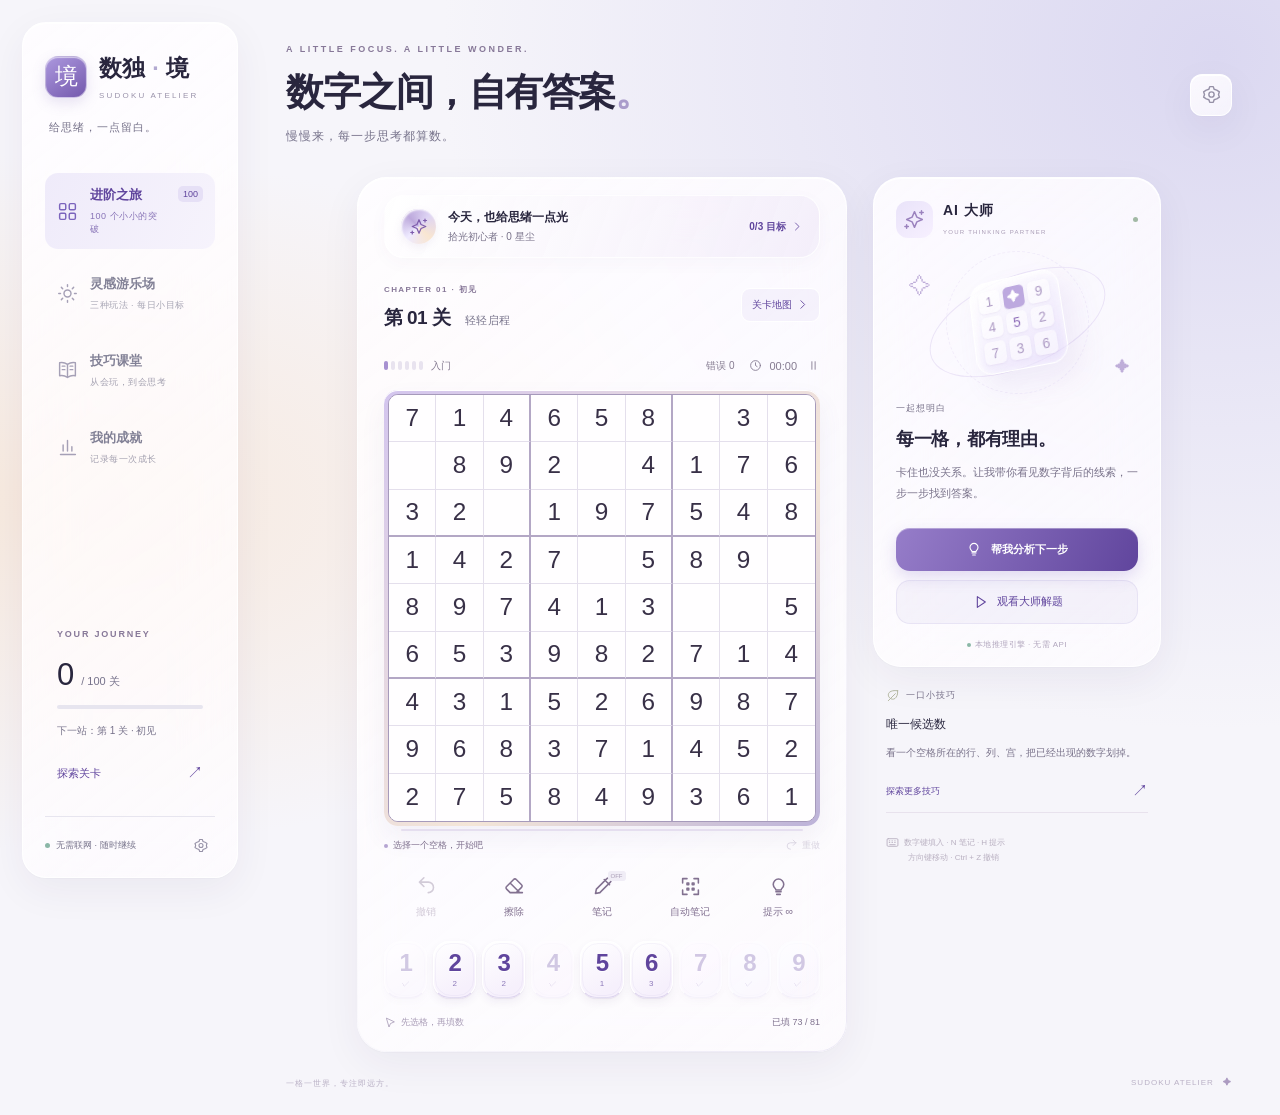
==== commit 7030a0a3: "Refine glass UI with fluid motion and add daily arcade modes" ====
--- a/standalone.html
+++ b/standalone.html
@@ -5,7 +5,7 @@
   <meta name="viewport" content="width=device-width, initial-scale=1, viewport-fit=cover">
   <meta name="theme-color" content="#f6f5fa">
   <meta name="description" content="数独·境，一百关从入门到大师的数独之旅。逐步提示、AI 大师、每日挑战，离线也能玩。">
-  <title>数独 · 境 2.0 | 100 关思维之旅</title>
+  <title>数独 · 境 3.0 | 100 关思维之旅</title>
   <style>@charset "UTF-8";
 :root{--bg:#f6f5fa;--ink:#292d47;--muted:#9292a7;--purple:#8271c8;--purple-dark:#705bb7;--lavender:#eee9fb;--line:#e7e5ef;--glass:rgba(255,255,255,.74);--cell:#fff;--selected:#ded4f7;--peer:#f6f3fc;--same:#e9e2f9;--error:#c95972;--error-bg:#fff0f2;--green:#7ba99c;--shadow:0 14px 50px rgba(74,60,118,.055);color-scheme:light;font-family:"Segoe UI","Microsoft YaHei",sans-serif}
 *{box-sizing:border-box}body{margin:0;background:var(--bg);color:var(--ink);min-height:100dvh;-webkit-tap-highlight-color:transparent}button,a{touch-action:manipulation}button,input,select{font:inherit}button{border:0;cursor:pointer;color:inherit;background:none}button:disabled{cursor:default;opacity:.35}button:focus-visible,a:focus-visible,input:focus-visible,select:focus-visible{outline:3px solid #a192d7;outline-offset:3px}a{color:inherit;text-decoration:none}h1,h2,h3,h4,p{margin:0}svg{width:21px;height:21px;display:block;fill:none;stroke:currentColor;stroke-width:1.65;stroke-linecap:round;stroke-linejoin:round}i{display:inline-flex;align-items:center;justify-content:center;font-style:normal;flex-shrink:0}[hidden]{display:none!important}.ambient{position:fixed;z-index:-1;pointer-events:none;filter:blur(80px);border-radius:50%}.ambient-one{width:45vw;height:50vh;background:#e8e4fa80;top:-18vh;right:-5vw}.ambient-two{width:35vw;height:50vh;background:#f0e6dc60;bottom:-20vh;left:10vw}.glass{background:var(--glass);border:1px solid #ffffffba;box-shadow:var(--shadow);backdrop-filter:blur(24px)}.app-shell{max-width:1500px;min-height:100dvh;margin:auto;display:grid;grid-template-columns:238px 1fr;gap:0}.sidebar{margin:22px 0 22px 22px;padding:30px 22px 18px;border-radius:24px;position:sticky;top:22px;height:calc(100dvh - 44px);min-height:650px;display:flex;flex-direction:column}.brand{display:flex;align-items:center;gap:12px;font-size:23px;font-weight:650;letter-spacing:2px}.brand-mark{width:42px;height:42px;border-radius:13px;background:linear-gradient(145deg,#9585d8,#7d70ba);color:white;display:grid;place-items:center;font-weight:400;font-size:23px;box-shadow:0 5px 15px #8271c833;letter-spacing:0}.brand-dot{color:#b2a9d1}.brand small{font-size:8px;letter-spacing:2px;display:block;color:#9a93ab;margin-top:7px;font-weight:500}.sidebar-intro{font-size:11px;color:var(--muted);margin:20px 0 38px 4px;letter-spacing:1px}.desktop-nav{display:grid;gap:12px}.nav-item{display:flex;gap:12px;align-items:center;text-align:left;min-height:65px;padding:13px 12px;border-radius:13px;color:#828196;transition:background .2s}.nav-item>i{color:#a5a0b6}.nav-item span{font-size:13px;font-weight:600}.nav-item small{display:block;font-size:9px;margin-top:6px;font-weight:400;letter-spacing:.5px;opacity:.72}.nav-item b{margin-left:auto;font-size:9px;font-weight:500;align-self:flex-start;background:#e6e0f6;padding:3px 5px;border-radius:5px}.nav-item.active{background:linear-gradient(115deg,#efebfa,#f6f3fc);color:var(--purple-dark)}.nav-item.active>i{color:var(--purple)}.nav-item:hover{background:var(--peer)}.journey-card{margin-top:auto;padding:24px 12px 22px}.eyebrow{font-size:9px;letter-spacing:2px;color:#9e94b4;font-weight:600}.journey-count{display:flex;align-items:baseline;gap:7px;margin:16px 0 12px}.journey-count strong{font-size:31px;font-weight:500}.journey-count span{font-size:11px;color:var(--muted)}.progress-track{height:4px;background:var(--line);border-radius:9px;overflow:hidden}.progress-track>div{height:100%;background:#a996dc;width:0;transition:width .5s}.journey-card p{font-size:10px;color:var(--muted);line-height:1.8;margin:13px 0}.text-button{display:flex;align-items:center;justify-content:space-between;width:100%;font-size:11px;color:var(--purple-dark);padding:10px 0}.text-button span{font-size:16px}.sidebar-bottom{display:flex;align-items:center;gap:6px;font-size:9px;color:var(--muted);padding-top:14px;border-top:1px solid var(--line)}.sidebar-bottom .icon-button{margin-left:auto;width:28px;height:28px}.sidebar-bottom svg{width:16px}.online-dot,.status-dot,.ai-online{display:inline-block;width:5px;height:5px;border-radius:50%;background:#8bb7a7}.main{padding:44px 48px 0;max-width:1180px;width:100%}.page-header{display:flex;align-items:center;justify-content:space-between;margin-bottom:32px}.page-header .eyebrow{font-size:9px;letter-spacing:2.5px}.page-header h1{font-size:27px;letter-spacing:2px;font-weight:550;margin:13px 0 10px}.page-header h1 span{color:#aa9ccb}.page-header p{font-size:11px;color:var(--muted);letter-spacing:1px}.icon-button{width:42px;height:42px;border-radius:12px;display:inline-flex;align-items:center;justify-content:center;color:#9691a7}.icon-button:hover{background:var(--lavender)}.play-layout{display:grid;grid-template-columns:minmax(340px,490px) minmax(235px,288px);gap:26px;align-items:start;justify-content:center}.game-card{border-radius:23px;padding:25px 26px 17px;min-width:0}.level-heading{display:flex;align-items:center;justify-content:space-between;gap:8px}.level-heading .eyebrow{font-size:8px;letter-spacing:1.4px}.level-heading h2{font-size:19px;font-weight:600;margin-top:9px;letter-spacing:1px}.level-heading h2 span{font-size:11px;color:#a09aaa;font-weight:400;letter-spacing:.5px;margin-left:10px}.level-switch{display:flex;align-items:center;gap:4px;font-size:10px;color:#9990aa;background:#f5f2fa;padding:9px 10px;border-radius:9px;white-space:nowrap}.level-switch svg{width:13px;height:13px}.game-meta{display:flex;align-items:center;justify-content:space-between;margin:24px 0 14px;font-size:10px;color:#9491a6}.difficulty{display:flex;gap:8px;align-items:center}.difficulty>span:first-child{display:flex;gap:3px}.difficulty-dot{width:4px;height:9px;border-radius:3px;background:#e8e3ef}.difficulty-dot.on{background:#a791d1}.meta-actions{display:flex;align-items:center;gap:15px}.timer-button{display:flex;align-items:center;gap:7px;font-variant-numeric:tabular-nums;font-size:11px;padding:4px 0}.timer-button svg{width:13px;height:13px}.timer-button i:last-child{margin-left:3px}.board-wrap{position:relative;width:100%;aspect-ratio:1}.board{display:grid;grid-template-columns:repeat(9,1fr);grid-template-rows:repeat(9,1fr);height:100%;width:100%;border:2px solid #aca3c1;border-radius:8px;overflow:hidden;background:var(--cell);user-select:none}.cell{padding:0;background:var(--cell);border-radius:0;display:flex;justify-content:center;align-items:center;border-right:1px solid #e2deeb;border-bottom:1px solid #e2deeb;font-size:clamp(19px,1.9vw,26px);font-weight:450;font-variant-numeric:tabular-nums;position:relative;transition:background .15s,color .15s;min-width:0;min-height:0}.cell:nth-child(3n){border-right:2px solid #b8afca}.cell:nth-child(9n){border-right:0}.cell:nth-child(n+19):nth-child(-n+27),.cell:nth-child(n+46):nth-child(-n+54){border-bottom:2px solid #b8afca}.cell:nth-child(n+73){border-bottom:0}.cell.peer{background:var(--peer)}.cell.same{background:var(--same);color:#66558f}.cell.user{color:#8a6bbd;font-weight:550}.cell.selected{background:var(--selected);color:#614b92;box-shadow:inset 0 0 0 2px #b2a0d2;z-index:1}.cell.focus-hint{background:#e7f1e8;color:#4c8066}.cell.error{color:var(--error);background:var(--error-bg)}.cell.error::after{content:"";position:absolute;width:4px;height:4px;border-radius:50%;background:var(--error);bottom:3px;right:3px}.cell.pop{animation:cellPop .24s ease-out}.cell:focus-visible{outline:none;box-shadow:inset 0 0 0 3px #9280bb;z-index:2}.cell .notes{width:90%;height:93%;display:grid;grid-template-columns:repeat(3,1fr);grid-template-rows:repeat(3,1fr);font-size:clamp(8px,.74vw,11px);color:#92879f;font-weight:400;align-items:center;justify-items:center}.cell .note-emphasis{color:#6f50ac;font-weight:800}.pause-cover{position:absolute;inset:0;border-radius:8px;backdrop-filter:blur(15px);background:#f6f3faf5;display:flex;align-items:center;justify-content:center;flex-direction:column;z-index:3}.pause-orbit{width:65px;height:65px;display:grid;place-items:center;background:#e8e2f6;border-radius:50%;color:#9480bd;margin-bottom:18px}.pause-orbit svg{width:28px;height:28px}.pause-cover h3{font-size:18px;font-weight:500}.pause-cover p{font-size:11px;color:var(--muted);margin:12px 0 24px}.pause-cover .primary{width:auto;padding:12px 28px}.board-caption{display:flex;justify-content:space-between;align-items:center;min-height:38px;font-size:9px;color:#a09aaa}.board-caption .status-dot{margin-right:5px;width:4px;height:4px;background:#b6a7d3}.tiny-button{display:flex;align-items:center;gap:4px;font-size:9px;color:#9c92ab;padding:8px 0 8px 8px}.tiny-button svg{width:13px;height:13px}.tool-row{display:grid;grid-template-columns:repeat(5,1fr);gap:4px;padding:3px 0 13px}.tool{display:flex;flex-direction:column;align-items:center;gap:8px;font-size:10px;color:#8f859e;border-radius:10px;padding:9px 0;min-height:58px;transition:background .15s,transform .15s}.tool:active{transform:scale(.92)}.tool:hover{background:var(--peer)}.tool.active{background:var(--lavender);color:var(--purple-dark)}.tool-icon{position:relative;display:flex}.tool-icon b{position:absolute;top:-5px;left:16px;font-size:6px;font-weight:500;background:#f0edf6;padding:2px 3px;border-radius:3px;color:#a79bb4}.tool.active b{background:var(--purple);color:white}.hint-tool{color:#9c83ba}.hint-tool small{font-size:11px}.number-pad{display:grid;grid-template-columns:repeat(9,1fr);gap:6px}.number-key{height:57px;background:linear-gradient(160deg,#f6f2fc,#ede8f7);border:1px solid #eae4f3;border-radius:10px;display:flex;flex-direction:column;align-items:center;justify-content:center;gap:4px;color:#8b71b6;transition:transform .12s,background .2s}.number-key strong{font-size:24px;font-weight:450;line-height:1}.number-key small{font-size:8px;color:#b0a0c4}.number-key:active{transform:translateY(2px) scale(.95)}.number-key.active{background:#8b74bc;color:white}.number-key.active small{color:#e4dcef}.number-key.complete{opacity:.4}.input-footer{display:flex;align-items:center;justify-content:space-between;font-size:9px;color:#ada5b5;margin-top:13px;min-height:23px}.input-footer button{display:flex;gap:5px;align-items:center;color:#a89cb6;font-size:9px;padding:5px 0}.input-footer svg{height:12px;width:12px}.right-rail{display:flex;flex-direction:column;gap:22px}.master-card{padding:23px 22px 16px;border-radius:22px;overflow:hidden}.card-heading{display:flex;align-items:center;gap:10px}.ai-avatar{width:37px;height:37px;background:linear-gradient(140deg,#e9e3f9,#f7f0ff);color:#9b82be;display:grid;place-items:center;border-radius:12px}.card-heading h3{font-size:14px;letter-spacing:1px;font-weight:600}.small-caps{font-size:6px;color:#a79ab4;letter-spacing:1.25px}.ai-online{margin-left:auto;background:#a2b9a5}.master-art{height:152px;position:relative;display:grid;place-items:center;margin:8px -12px 4px;perspective:600px}.art-cube{width:96px;height:96px;display:grid;grid-template-columns:repeat(3,1fr);gap:4px;transform:rotate(-12deg) rotateY(-16deg) rotateX(15deg);padding:9px;background:linear-gradient(150deg,#ffffffcf,#dacdf880);border:1px solid #fff;border-radius:18px;box-shadow:10px 15px 28px #8b6fb71a,inset 2px 2px 10px #fff;color:#ac99c3;animation:float 7s ease-in-out infinite}.art-cube span{display:grid;place-items:center;font-size:14px;background:#fff8;border-radius:5px;box-shadow:0 1px 2px #9179b41a}.art-cube span:nth-child(2){background:#bda9df;color:white}.art-cube span:nth-child(5){color:#8c6ab7}.art-orbit{position:absolute;border:1px solid #d6c9ec70;border-radius:50%;width:187px;height:90px;transform:rotate(-23deg)}.orbit-b{width:143px;height:143px;border-style:dashed;transform:rotate(12deg);opacity:.6}.art-star{position:absolute;color:#bfaed9;font-size:22px}.star-a{left:25px;top:28px}.star-b{right:20px;bottom:23px;font-size:15px}.tiny-label{font-size:9px;color:#a89aba;letter-spacing:1px;display:flex;align-items:center;gap:6px}.master-copy h3{font-size:18px;font-weight:500;margin:12px 0 11px;letter-spacing:.5px}.master-copy p{font-size:11px;color:#9690a3;line-height:1.95;margin-bottom:23px;display:-webkit-box;-webkit-line-clamp:4;-webkit-box-orient:vertical;overflow:hidden}.primary,.secondary{display:flex;align-items:center;justify-content:center;gap:9px;padding:13px 14px;border-radius:11px;width:100%;font-size:11px;transition:background .2s,transform .15s;min-height:43px}.primary{background:linear-gradient(115deg,#9b83c8,#8570b8);color:#fff;box-shadow:0 5px 15px #8e76bb17}.primary:hover{background:var(--purple-dark)}.primary:active,.secondary:active{transform:scale(.98)}.primary svg,.secondary svg{width:16px;height:16px}.secondary{background:#f5f1fa;color:#9a88b2;margin-top:9px;border:1px solid #eee7f5}.secondary:hover{background:var(--lavender)}.master-footnote{text-align:center;font-size:8px;color:#b1a6bd;margin-top:15px;letter-spacing:.4px}.master-footnote .status-dot{width:4px;height:4px;margin-right:4px}.tip-card{padding:0 13px}.tip-card svg{width:14px;height:14px;color:#b4b8a0}.tip-card h4{font-size:12px;font-weight:500;margin:13px 0 10px}.tip-card p{font-size:10px;color:#a39aaa;line-height:1.9}.tip-card .text-button{font-size:9px;margin-top:9px;border-bottom:1px solid #e8e2ed}.keyboard-note{font-size:8px;line-height:1.9;color:#b9b0c1;padding-left:13px}.keyboard-note>i{vertical-align:middle;margin-right:5px}.keyboard-note svg{width:13px;height:13px}.keyboard-note>span{margin-left:22px}.page-footer{display:flex;justify-content:space-between;font-size:8px;color:#bab1c6;letter-spacing:1px;margin:26px 0}.page-footer b{margin-left:6px;color:#ac9bc1}.mobile-header,.mobile-ai,.mobile-nav{display:none}
@@ -53,9 +53,36 @@
 @media(prefers-contrast:more){.menu-group,.choice-card,.number-key{border-color:var(--accent)}.menu-row small,.modal-description{color:var(--panel-ink)}}
 @media(prefers-reduced-motion:reduce){.panel-open .app-shell{scale:1}.cell.pop .digit{animation:none}}body.reduce-motion.panel-open .app-shell{scale:1}
 </style>
-  
-  
-  
+
+
+  <style>/* Atelier 3 — porcelain, ink, and a little refracted light. */
+:root{--ink:#29263e;--muted:#77738b;--panel-ink:#302c46;--panel-muted:#79728a;--accent:#7b64bd;--accent-deep:#60459d;--accent-rgb:123,100,189;--purple:var(--accent);--purple-dark:var(--accent-deep);--selected:#ded5f3;--peer:#f4f0fb;--same:#eae3f8;font-family:-apple-system,BlinkMacSystemFont,"Segoe UI","Microsoft YaHei",sans-serif;font-optical-sizing:auto}
+body{background:radial-gradient(ellipse at 95% 5%,#dbd8f1 0,transparent 45%),radial-gradient(ellipse at 4% 45%,#f7e9de 0,transparent 40%),#f6f5fa;color:var(--ink)}
+.ambient{display:none}.glass{background:linear-gradient(142deg,rgba(var(--surface-rgb),.88),rgba(var(--surface-rgb),var(--frost)));box-shadow:inset 0 1px 0 #fff,0 12px 40px rgba(51,32,91,.06),0 1px 2px #53466307}
+.brand{letter-spacing:.3px}.brand-mark{background:linear-gradient(145deg,#ac98de,#7459ad);box-shadow:inset 0 1px 1px #ffffff90,0 5px 14px #7860b32b;border:1px solid #ffffff80}.brand small{letter-spacing:2.2px}.page-header h1{font-weight:650;font-size:clamp(27px,3vw,38px);letter-spacing:-1.5px}.page-header p{color:var(--muted);font-size:12px}.eyebrow{color:#877898;letter-spacing:1.8px}.level-heading h2{font-weight:630;letter-spacing:-.6px}.level-heading h2 span{color:var(--muted)}.level-switch{border:1px solid #fff;background:rgba(var(--accent-rgb),.055);color:var(--accent-deep)}
+.game-card{border-radius:30px}.board-wrap{position:relative;border-radius:14px;padding:4px;background:linear-gradient(135deg,#d3c5ee,#f4e6d8 60%,#bcb2d9);box-shadow:0 12px 26px #67509212,inset 0 1px 0 #fff}.board{border:1px solid #a69abb;border-radius:10px;box-shadow:none;overflow:hidden}.cell{background:#fffeff;border-color:#e4dfec;font-variant-numeric:tabular-nums;font-weight:470}.cell.given{color:#383047}.cell.user{font-weight:630;color:var(--accent-deep)}.cell:nth-child(3n){border-right-color:#b3a7c5}.cell:nth-child(n+19):nth-child(-n+27),.cell:nth-child(n+46):nth-child(-n+54){border-bottom-color:#b3a7c5}.cell.selected{background:var(--selected);box-shadow:inset 0 0 0 2px var(--accent);z-index:2}.cell.same{background:var(--same)}.cell.selected.same{background:var(--selected)}.cell.peer{background:var(--peer)}.cell.peer.same{background:var(--same)}.cell.peer.selected{background:var(--selected)}.cell .notes{color:#7d6e90}.cell.error{background:var(--error-bg);color:var(--error)}.cell.pop .digit{animation:digit-settle 340ms cubic-bezier(.2,.9,.3,1)}.board.breathe{animation:none}.unit-glow{animation:unit-light 850ms ease-out!important}.board-progress{position:absolute;left:17px;right:17px;bottom:-5px;height:2px;border-radius:4px;overflow:hidden;background:#e5deef;pointer-events:none}.board-progress span{display:block;height:100%;width:0;background:linear-gradient(90deg,#ae97db,#765ab1);transition:width .55s cubic-bezier(.2,.8,.2,1)}
+.number-key{background:linear-gradient(150deg,#fff 0%,#f6f0fc 80%);border-radius:16px;box-shadow:inset 0 1px 0 #fff,0 4px 9px #5b387612,0 1px 1px #7a519619;transition:background .16s,box-shadow .16s}.number-key strong{font-weight:560;letter-spacing:-1px}.number-key small{color:var(--accent-deep);opacity:.7}.number-key.complete{opacity:.28}.number-key.active{color:#fff;background:linear-gradient(135deg,#a28aca,var(--accent-deep))}.number-key[data-spring-press]:active,.primary[data-spring-press]:active,.secondary[data-spring-press]:active{transform:none}.number-key.active small{color:white}.key-erase{color:var(--accent-deep)}.primary{background:linear-gradient(115deg,#967dc9,var(--accent-deep));border-radius:14px;font-weight:600;box-shadow:inset 0 1px 0 #ffffff55,0 6px 16px rgba(var(--accent-rgb),.22)}.secondary{border-radius:14px;color:var(--accent-deep);background:rgba(var(--accent-rgb),.06)}.tool{color:#827190}.tool svg{stroke-width:1.8}.tool.active{color:var(--accent-deep)}.input-footer,.board-caption{color:#7f718e}.game-meta{color:#857b91}.tiny-label,.master-copy p,.tip-card p{color:var(--panel-muted)}.master-art .art-cube{animation:none}.master-card{border-radius:28px}.master-copy h3{font-weight:600;letter-spacing:-.3px}
+.inspiration-bar{display:flex;align-items:center;gap:12px;width:100%;padding:13px 16px;margin:0 0 16px;border:1px solid #ffffffcc;border-radius:20px;background:linear-gradient(110deg,#ffffffbb,#f0e9f8a8);box-shadow:0 5px 18px #55417a08;text-align:left}.inspiration-orb{display:grid;place-items:center;flex-shrink:0;width:35px;height:35px;border-radius:50%;background:conic-gradient(from 45deg,#ded4f4,#f9e6d1,#eeeaff,#bda9dc,#ded4f4);color:#7e5cac;box-shadow:inset 1px 1px 2px #fff,0 3px 8px #8a6faa17}.inspiration-orb svg{width:18px}.inspiration-bar>span:nth-child(2){flex:1;min-width:0}.inspiration-bar strong{font-size:12px;display:block;font-weight:650}.inspiration-bar small{font-size:10px;color:var(--panel-muted);display:block;margin-top:4px}.inspiration-bar>b{font-size:10px;font-weight:600;color:var(--accent-deep);white-space:nowrap;display:flex;gap:5px;align-items:center}.inspiration-bar>b svg{width:12px}.focus-ribbon{display:flex;align-items:center;justify-content:space-between;gap:8px;padding:10px 13px;margin:0 0 13px;border-radius:14px;color:var(--accent-deep);background:rgba(var(--accent-rgb),.065)}.focus-ribbon span{font-size:11px;display:flex;align-items:center;gap:7px}.focus-ribbon svg{width:15px}.focus-ribbon b{font-size:14px;font-variant-numeric:tabular-nums;font-weight:600}.focus-ribbon button{font-size:10px;color:var(--panel-muted)}.focus-ribbon.urgent{background:#fcf0e8;color:#ab603b}.focus-ribbon.zen{background:#e6f1ee;color:#426f65}.streak-pill{display:inline-flex;align-items:center;gap:5px;color:var(--accent-deep);font-size:10px;font-weight:600}.streak-pill svg{width:13px}.streak-pill strong{font-variant-numeric:tabular-nums}
+dialog{background:rgba(var(--surface-rgb),.94);border-radius:32px;box-shadow:0 30px 100px #39264a35,inset 0 1px 0 #fff;overflow:hidden;isolation:isolate}dialog::backdrop{background:#27203745;backdrop-filter:blur(5px);animation:veil-in 240ms ease-out}dialog.is-closing::backdrop{background:#27203700;backdrop-filter:blur(0);transition:background 240ms,backdrop-filter 240ms}.sheet-handle{height:28px}.sheet-handle span{width:34px;height:5px;background:#afa3bc66}.modal-header h2{font-weight:660;letter-spacing:-.6px}.modal-header .eyebrow{color:#85758f}.modal-description,.lesson-prose,.resume-note,.storage-note{color:var(--panel-muted)}.menu-group{background:rgba(var(--surface-rgb),.92);border-color:rgba(var(--accent-rgb),.09);box-shadow:0 3px 15px #5b477509}.menu-row strong{font-weight:600}.menu-row small{color:var(--panel-muted)}.menu-icon{border-radius:12px;background:linear-gradient(135deg,#efe7fa,#f8eff5);color:var(--accent-deep)}.choice-card,.chapter-card{border-color:rgba(var(--accent-rgb),.09)}.choice-card.chosen{border-color:var(--accent)}.switch{width:44px;height:27px;background:#d4cedd}.switch:before{width:21px;height:21px;box-shadow:0 1px 3px #0002;transition:transform 280ms cubic-bezier(.2,.9,.2,1)}.switch:checked{background:var(--accent)}.switch:checked:before{transform:translateX(17px)}.app-shell{transition:scale 340ms cubic-bezier(.2,.8,.2,1),filter 340ms}.panel-open .app-shell{filter:saturate(.8);scale:.982}
+.arcade-hero{position:relative;min-height:160px;padding:24px;border-radius:23px;overflow:hidden;background:linear-gradient(125deg,#eee5fa,#f7ecdf);border:1px solid #fff;margin-bottom:20px}.arcade-hero>div{position:relative;z-index:1;max-width:68%}.arcade-hero h3{font-size:26px;letter-spacing:-1px;margin:10px 0 9px;line-height:1.3}.arcade-hero p{font-size:11px;color:#85758f;line-height:1.8}.arcade-orb{position:absolute;width:115px;height:115px;right:18px;top:32px;border-radius:50%;display:grid;place-items:center;background:radial-gradient(circle at 33% 25%,#fff,#f4e4e3 23%,#d3c1ec 55%,#a999ce 78%,#fff);box-shadow:inset 4px 5px 12px #fff9,inset -6px -8px 14px #8974b626,0 15px 30px #8974b62b;border:1px solid #ffffff99;transform:rotate(-18deg)}.arcade-orb>svg{width:48px;height:48px;color:#fff;filter:drop-shadow(0 3px 4px #6f499847)}.mode-grid{display:grid;grid-template-columns:1fr 1fr;gap:10px}.mode-card{position:relative;overflow:hidden;text-align:left;border-radius:20px;padding:19px 16px;background:#eee9f7;border:1px solid #ffffff;min-height:160px;display:flex;flex-direction:column;align-items:flex-start}.mode-card>svg{width:26px;height:26px;margin-bottom:17px;color:#7554ac}.mode-card strong{font-size:15px;font-weight:650}.mode-card small{font-size:10px;color:#81738d;line-height:1.7;margin-top:7px}.mode-card>b{position:absolute;top:20px;right:13px;font-size:9px;color:#806d97;font-weight:550}.mode-card.zen{background:#e8f2ed}.mode-card.zen>svg{color:#598779}.mode-card.perfect{background:#f9eddf}.mode-card.perfect>svg{color:#b48750}.mode-card.daily{background:#f3e8ef}.mode-card.daily>svg{color:#a77391}.mode-detail-symbol{margin:8px auto 20px;width:84px;height:84px;display:grid;place-items:center;border-radius:27px;background:linear-gradient(135deg,#ede5fc,#f5e6d9);box-shadow:inset 0 1px 0 white,0 10px 25px #a487c51f;color:var(--accent-deep)}.mode-detail-symbol svg{width:35px;height:35px}.mode-description{text-align:center;font-size:12px;line-height:1.95;color:var(--panel-muted);margin-bottom:20px}.mode-rules{display:grid;gap:12px;margin:18px 0 23px}.mode-rules span{display:flex;align-items:flex-start;gap:9px;font-size:11px;line-height:1.7;color:var(--panel-muted)}.mode-rules svg{width:16px;height:16px;flex-shrink:0;color:var(--accent);margin-top:1px}
+.quest-list{display:grid;gap:10px}.quest{display:flex;align-items:center;gap:12px;padding:16px 14px;background:rgba(var(--surface-rgb),.85);border:1px solid rgba(var(--accent-rgb),.1);border-radius:17px}.quest-icon{width:33px;height:33px;border-radius:50%;display:grid;place-items:center;background:var(--accent-soft);color:var(--accent-deep);flex-shrink:0}.quest-icon svg{width:17px}.quest>div{flex:1}.quest strong{font-size:12px;font-weight:600}.quest p{font-size:10px;color:var(--panel-muted);margin:5px 0 8px}.quest-track{height:3px;background:rgba(var(--accent-rgb),.1);border-radius:4px;overflow:hidden}.quest-track i{height:100%;display:block;background:var(--accent)}.quest>span:last-child{color:var(--accent-deep);font-size:10px}.quest.done .quest-icon{background:#e5f2e9;color:#54826a}.star-points{padding:18px 2px;display:flex;align-items:center;justify-content:space-between}.star-points strong{font-size:26px;font-weight:550;letter-spacing:-1px;color:var(--accent-deep)}.star-points small{font-size:10px;color:var(--panel-muted);display:block;margin-top:5px}.star-points>span{font-size:11px;color:var(--accent-deep)}.reward-card{display:flex;align-items:center;gap:12px;padding:15px;border-radius:17px;background:linear-gradient(125deg,#f1e9f8,#f9efdf);color:var(--accent-deep);margin-bottom:15px}.reward-card svg{width:23px;flex-shrink:0}.reward-card span{flex:1;font-size:12px;font-weight:600}.reward-card small{display:block;font-size:10px;font-weight:400;color:var(--panel-muted);margin-top:5px}.reward-card b{font-size:12px}.win-mark{background:linear-gradient(145deg,#e8dafa,#f6e7cf);box-shadow:inset 0 1px 0 white,0 14px 30px #a98bc222}.win-mark svg{width:36px;height:36px}.win-stars{font-size:29px;letter-spacing:8px;color:#b7995e}.win-content>p{color:var(--panel-muted)}
+.mobile-nav{isolation:isolate}.nav-lens{position:absolute;pointer-events:none;border:1px solid #ffffffb0;border-radius:19px;background:linear-gradient(145deg,#ffffffd9,rgba(var(--accent-rgb),.12));box-shadow:inset 0 1px 0 #fff,0 3px 9px rgba(var(--accent-rgb),.1);z-index:-1;left:0;top:0}.mobile-nav button{position:relative;background:none!important}.mobile-nav button.active{color:var(--accent-deep);font-weight:650}.mobile-nav .nav-master{transform:none}.mobile-nav button.active svg{stroke-width:2}.panel-trail{color:#85788e}.chapter-number{font-weight:400}.chapter-card strong{font-weight:650}.chapter-final{background:linear-gradient(130deg,#f0e6fa,#f5ecda)}
+body[data-theme="night"]{--panel-ink:#eee4f8;--ink:#eee4f8;--panel-muted:#bdb0ca;--muted:#bdb0ca;--selected:#615078;--peer:#352b43;--same:#4c3b60}body[data-theme="night"] .board-wrap{background:linear-gradient(130deg,#76608d,#413849,#927968)}body[data-theme="night"] .board{border-color:#83708f}body[data-theme="night"] .cell{background:#2b2434;border-color:#53445f}body[data-theme="night"] .cell.peer{background:var(--peer)}body[data-theme="night"] .cell.same{background:var(--same)}body[data-theme="night"] .cell.selected{background:var(--selected)}body[data-theme="night"] .cell.error{background:#542d42;color:#ffa5b4}body[data-theme="night"] .inspiration-bar,body[data-theme="night"] .arcade-hero,body[data-theme="night"] .reward-card{background:linear-gradient(135deg,#493753,#342e39);border-color:#ffffff1c}body[data-theme="night"] .mode-card{background:#3e304e;border-color:#ffffff15}body[data-theme="night"] .mode-card.zen{background:#2c423e}body[data-theme="night"] .mode-card.perfect{background:#453a32}body[data-theme="night"] .mode-card.daily{background:#442f41}body[data-theme="night"] .mode-card small,body[data-theme="night"] .arcade-hero p{color:#c6b4cd}body[data-theme="night"] .mode-card>svg{color:#c6b2e5}body[data-theme="night"] .quest{background:#342a40}body[data-theme="night"] .nav-lens{background:#5d4b74;border-color:#ffffff25}body[data-theme="night"] .focus-ribbon.zen{background:#2d443e;color:#b1d3c3}body[data-theme="night"] .focus-ribbon.urgent{background:#553d2c;color:#eed3a6}
+@keyframes digit-settle{from{opacity:.2;transform:translateY(5px) scale(.84)}to{opacity:1;transform:translateY(0) scale(1)}}
+@keyframes unit-light{0%,100%{box-shadow:none}25%{box-shadow:inset 0 0 0 40px rgba(172,145,212,.16)}}
+@keyframes veil-in{from{background:#27203700;backdrop-filter:blur(0)}to{background:#27203745;backdrop-filter:blur(5px)}}
+@media(min-width:761px){.inspiration-bar{max-width:100%;margin-top:-8px;margin-bottom:20px}.play-layout{align-items:start}.main>.inspiration-bar{display:none}}
+@media(max-width:760px){.main{padding:0 16px calc(98px + env(safe-area-inset-bottom))}.mobile-header{padding:17px 4px 16px}.mobile-header .brand{font-size:19px;letter-spacing:.3px}.mobile-header .brand-mark{width:33px;height:33px;font-size:20px;border-radius:11px}.mobile-header .icon-button{width:36px;height:36px;background:#ffffff91;border-color:#ffffffb8;color:#847494}.inspiration-bar{padding:10px 13px;border-radius:17px;margin-bottom:13px;gap:10px}.inspiration-orb{width:30px;height:30px}.inspiration-bar strong{font-size:11px}.inspiration-bar small{font-size:9px}.inspiration-bar>b{font-size:9px}.game-card{padding:19px 15px 14px;border-radius:26px}.level-heading h2{font-size:23px;margin-top:8px}.level-heading h2 span{font-size:10px;margin-left:7px}.level-heading .eyebrow{font-size:8px}.game-meta{margin:14px 0 11px}.board-wrap{padding:3px;border-radius:12px}.board{border-radius:9px}.cell{font-size:25px}.board-caption{min-height:32px;font-size:9px}.tool-row{padding:7px 0 12px}.tool{min-height:44px;gap:5px}.tool span{font-size:10px}.number-pad{gap:8px}.number-key,.key-erase{height:51px;border-radius:14px}.number-key strong{font-size:28px}.number-key small{font-size:8px;margin-bottom:12px}.input-footer{font-size:9px;margin-top:11px}.mobile-nav{bottom:calc(10px + env(safe-area-inset-bottom));left:14px;right:14px;width:auto;max-width:490px;margin:auto;border-radius:26px;padding:7px 5px;background:rgba(var(--surface-rgb),.88);border:1px solid #ffffffdd;box-shadow:inset 0 1px 0 white,0 6px 26px #59407a1b;backdrop-filter:blur(22px) saturate(150%)}.mobile-nav button{min-height:49px;border-radius:19px;gap:4px}.mobile-nav button svg{width:21px;height:21px}.mobile-nav button span{font-size:9px}.mobile-nav .nav-master svg{width:25px;height:25px}.mobile-nav .nav-master:before{display:none}dialog{border-radius:30px 30px 0 0;max-height:92dvh}.modal-header{padding:2px 20px 16px}.modal-header .icon-button{min-width:40px;min-height:40px}.modal-header h2{font-size:22px}.menu-row{min-height:78px}.menu-row small{font-size:10px}.arcade-hero{padding:21px 18px;min-height:155px}.arcade-hero h3{font-size:25px}.arcade-orb{width:97px;height:97px;right:10px;top:35px}.arcade-hero>div{max-width:66%}.mode-card{min-height:151px;padding:17px 14px}.mode-card strong{font-size:14px}.focus-ribbon{padding:8px 10px;margin-bottom:11px}#toast{border:1px solid #ffffff30;border-radius:16px;background:#493854ed;bottom:calc(93px + env(safe-area-inset-bottom));font-size:11px}.streak-pill{font-size:9px}}
+@media(max-width:370px){.main{padding-left:11px;padding-right:11px}.game-card{padding:16px 11px 12px}.cell{font-size:22px}.number-key,.key-erase{height:44px}.number-key strong{font-size:25px}.number-pad{gap:6px}.inspiration-bar small{font-size:8px}.inspiration-bar strong{font-size:10px}.mobile-nav{left:10px;right:10px}.level-heading h2 span{display:none}.mode-card{padding:15px 12px}.mode-card>b{font-size:8px;right:10px}.mode-card small{font-size:9px}.arcade-hero h3{font-size:23px}}
+@media(max-width:760px) and (max-height:880px){.mobile-header{padding-top:calc(12px + env(safe-area-inset-top));padding-bottom:12px}.game-card{padding-top:14px;padding-bottom:11px}.inspiration-bar{padding:8px 10px;margin-bottom:13px}.inspiration-bar small{display:none}.inspiration-orb{width:26px;height:26px}.game-card .level-heading h2{font-size:21px;font-weight:630;margin-top:6px}.game-meta{margin:10px 0 9px}.tool-row{padding:0 0 8px}.tool{padding:5px 0;min-height:44px}.number-key,.key-erase{height:44px}.board-caption{min-height:28px}.input-footer{margin-top:8px}.focus-ribbon:not([hidden])~.board-wrap{max-width:calc(100dvh - 530px);min-width:240px;margin-inline:auto}.zen-play .timer-button{opacity:.55}}
+@media(max-height:750px) and (max-width:760px){.mobile-header{padding-top:10px;padding-bottom:11px}.inspiration-bar{padding-top:8px;padding-bottom:8px;margin-bottom:10px}.inspiration-bar small{display:none}.inspiration-orb{width:27px;height:27px}.game-card{padding-top:15px}.game-meta{margin:10px 0 9px}.number-key,.key-erase{height:44px}.tool-row{padding-bottom:8px}.input-footer{margin-top:8px}.board-caption{min-height:29px}}
+@media(prefers-reduced-motion:reduce){*,*::before,*::after{animation:none!important;transition:none!important;scroll-behavior:auto!important}.app-shell{scale:1!important}}
+body.reduce-motion *,body.reduce-motion *::before,body.reduce-motion *::after{animation:none!important;transition:none!important}.reduce-motion .app-shell{scale:1!important}
+@media(prefers-reduced-transparency:reduce){.glass,.inspiration-bar,dialog,.mobile-nav{background:rgb(var(--surface-rgb))!important;backdrop-filter:none!important}dialog::backdrop{backdrop-filter:none!important}}
+@media(prefers-contrast:more){:root{--panel-muted:#5a4e68;--muted:#5a4e68}.board{border-color:#655373}.cell{border-color:#ad9eb9}.menu-row small,.resume-note{color:var(--panel-ink)}}
+</style>
+
+
 </head>
 <body>
   <div class="ambient ambient-one"></div><div class="ambient ambient-two"></div>
@@ -65,7 +92,7 @@
       <div class="sidebar-intro">给思绪，一点留白。</div>
       <nav class="desktop-nav" aria-label="主导航">
         <button class="nav-item active" data-nav="journey"><i data-icon="grid"></i><span>进阶之旅<small>100 个小小的突破</small></span><b>100</b></button>
-        <button class="nav-item" data-nav="daily"><i data-icon="sun"></i><span>每日一题<small>每天，新的灵感</small></span></button>
+        <button class="nav-item" data-nav="daily"><i data-icon="sun"></i><span>灵感游乐场<small>三种玩法 · 每日小目标</small></span></button>
         <button class="nav-item" data-nav="learn"><i data-icon="book"></i><span>技巧课堂<small>从会玩，到会思考</small></span></button>
         <button class="nav-item" data-nav="stats"><i data-icon="chart"></i><span>我的成就<small>记录每一次成长</small></span></button>
       </nav>
@@ -77,10 +104,11 @@
       <header class="mobile-header"><a class="brand" href="#"><span class="brand-mark">境</span><span>数独 · 境</span></a><div><button class="icon-button" data-action="help" aria-label="玩法说明"><i data-icon="help"></i></button><button class="icon-button" data-action="settings" aria-label="游戏设置"><i data-icon="settings"></i></button></div></header>
       <div class="play-layout">
         <section class="game-card glass" aria-label="数独游戏">
+          <button class="inspiration-bar" id="inspiration-bar" data-action="challenges"><span class="inspiration-orb"><i data-icon="sparkles"></i></span><span><strong id="inspiration-title">今天，也给思绪一点光</strong><small id="inspiration-copy">探索三种新玩法</small></span><b id="inspiration-progress">0/3 目标</b></button><div id="focus-ribbon" class="focus-ribbon" hidden><span id="focus-label"></span><b id="focus-value"></b><button data-action="challenges">切换</button></div>
           <div class="level-heading"><div><span class="eyebrow" id="chapter-label">CHAPTER 01 · 初见</span><h2 id="level-title">第 01 关 <span>轻轻启程</span></h2></div><button class="level-switch" data-action="levels">关卡地图 <i data-icon="chevron"></i></button></div>
           <div class="game-meta"><span class="difficulty"><span id="difficulty-dots"></span><span id="difficulty-label">入门</span></span><div class="meta-actions"><span id="mistakes" title="累计错误，不限制尝试次数">错误 0</span><button class="timer-button" data-action="pause" aria-label="暂停游戏"><i data-icon="clock"></i><span id="timer">00:00</span><i data-icon="pause"></i></button></div></div>
-          <div class="board-wrap"><div id="board" class="board" role="grid" aria-label="9乘9数独棋盘"></div><div class="pause-cover" id="pause-cover" hidden><span class="pause-orbit"><i data-icon="moon"></i></span><h3>给大脑放个小假</h3><p>棋盘和时间，都在这里等你。</p><button class="primary" data-action="resume"><i data-icon="play"></i>继续游戏</button></div></div>
-          <div class="board-caption"><span id="board-status"><span class="status-dot"></span>选择一个空格，开始吧</span><button class="tiny-button" data-action="redo" id="redo-button" aria-label="重做"><i data-icon="redo"></i>重做</button></div>
+          <div class="board-wrap"><div id="board" class="board" role="grid" aria-label="9乘9数独棋盘"></div><div class="board-progress"><span id="board-progress-fill"></span></div><div class="pause-cover" id="pause-cover" hidden><span class="pause-orbit"><i data-icon="moon"></i></span><h3>给大脑放个小假</h3><p>棋盘和时间，都在这里等你。</p><button class="primary" data-action="resume"><i data-icon="play"></i>继续游戏</button></div></div>
+          <div class="board-caption"><span id="board-status"><span class="status-dot"></span>选择一个空格，开始吧</span><span id="combo-pill" class="streak-pill" hidden></span><button class="tiny-button" data-action="redo" id="redo-button" aria-label="重做"><i data-icon="redo"></i>重做</button></div>
           <div class="tool-row">
             <button class="tool" data-action="undo" id="undo-button"><i data-icon="undo"></i><span>撤销</span></button>
             <button class="tool" data-action="erase"><i data-icon="erase"></i><span>擦除</span></button>
@@ -102,7 +130,7 @@
       <footer class="page-footer"><span>一格一世界，专注即远方。</span><span>SUDOKU ATELIER <b>✦</b></span></footer>
     </main>
   </div>
-  <nav class="mobile-nav glass" aria-label="手机导航"><button class="active" data-nav="play"><i data-icon="grid"></i><span>棋盘</span></button><button data-nav="journey"><i data-icon="compass"></i><span>旅程</span></button><button class="nav-master" data-nav="ai"><i data-icon="sparkles"></i><span>AI 大师</span></button><button data-nav="learn"><i data-icon="book"></i><span>学堂</span></button><button data-nav="profile"><i data-icon="user"></i><span>我的</span></button></nav>
+  <nav class="mobile-nav glass" aria-label="手机导航"><span id="nav-lens" class="nav-lens" aria-hidden="true"></span><button class="active" data-nav="play"><i data-icon="grid"></i><span>棋盘</span></button><button data-nav="journey"><i data-icon="compass"></i><span>旅程</span></button><button class="nav-master" data-nav="ai"><i data-icon="sparkles"></i><span>AI 大师</span></button><button data-nav="learn"><i data-icon="book"></i><span>学堂</span></button><button data-nav="profile"><i data-icon="user"></i><span>我的</span></button></nav>
   <dialog id="modal" aria-labelledby="modal-title"><div class="sheet-handle" id="sheet-handle" aria-hidden="true"><span></span></div><div class="modal-header"><button class="icon-button sheet-back" id="panel-back" data-action="back" aria-label="返回上一级" hidden><i data-icon="back"></i></button><div class="sheet-titles"><span class="eyebrow" id="modal-eyebrow"></span><h2 id="modal-title"></h2></div><button class="icon-button" data-action="close" aria-label="收起全部面板"><i data-icon="close"></i></button></div><div class="panel-trail" id="panel-trail" hidden></div><div id="modal-content"></div></dialog>
   <div id="toast" role="status" aria-live="polite"></div><div id="celebration" aria-hidden="true"></div>
   <input type="file" id="import-file" accept=".json,application/json" hidden>
@@ -254,6 +282,47 @@
 </script>
 <script>/* Edition 2: 100 unique-solution puzzles, progressively solver-graded. */
 window.SUDOKU_LEVELS = [{"puzzle":"714658039089204176320197548142705890897413005653982714431526987968371452275849361","solution":"714658239589234176326197548142765893897413625653982714431526987968371452275849361","clues":73,"rating":{"tier":1,"effort":8,"branches":0,"eliminations":0,"score":100088},"edition":2,"id":1},{"puzzle":"879020561524671398316598247735109604148256009692307815087962153253714986901835472","solution":"879423561524671398316598247735189624148256739692347815487962153253714986961835472","clues":72,"rating":{"tier":1,"effort":9,"branches":0,"eliminations":0,"score":100099},"edition":2,"id":2},{"puzzle":"389576412567200938142938567705894126826150349914603085008319654690485073453762891","solution":"389576412567241938142938567735894126826157349914623785278319654691485273453762891","clues":71,"rating":{"tier":1,"effort":10,"branches":0,"eliminations":0,"score":100110},"edition":2,"id":3},{"puzzle":"507412698128950074946873102472591806685237941319648725291385460000124589054760213","solution":"537412698128956374946873152472591836685237941319648725291385467763124589854769213","clues":70,"rating":{"tier":1,"effort":11,"branches":0,"eliminations":0,"score":100121},"edition":2,"id":4},{"puzzle":"075063921963082574421597638004326890237908156698701243159604382302815769086230415","solution":"875463921963182574421597638514326897237948156698751243159674382342815769786239415","clues":69,"rating":{"tier":1,"effort":12,"branches":0,"eliminations":0,"score":100132},"edition":2,"id":5},{"puzzle":"000134576431567908670208341293781065746059812018042703367425109159876230824913657","solution":"982134576431567928675298341293781465746359812518642793367425189159876234824913657","clues":68,"rating":{"tier":1,"effort":13,"branches":0,"eliminations":0,"score":100143},"edition":2,"id":6},{"puzzle":"749008316615409728328716904956872431237601580184003072500084297892307145401295863","solution":"749528316615439728328716954956872431237641589184953672563184297892367145471295863","clues":67,"rating":{"tier":1,"effort":14,"branches":0,"eliminations":0,"score":100154},"edition":2,"id":7},{"puzzle":"807956321259170040631824957302597080785412609914030072190245768478360295026789403","solution":"847956321259173846631824957362597184785412639914638572193245768478361295526789413","clues":66,"rating":{"tier":1,"effort":15,"branches":0,"eliminations":0,"score":100165},"edition":2,"id":8},{"puzzle":"215908734086375912073124560507290480164087329092413007348702190729031845650809273","solution":"215968734486375912973124568537296481164587329892413657348752196729631845651849273","clues":65,"rating":{"tier":1,"effort":16,"branches":0,"eliminations":0,"score":100176},"edition":2,"id":9},{"puzzle":"917030450832465070546019023391827640000543091425196380150372968270681504683954012","solution":"917238456832465179546719823391827645768543291425196387154372968279681534683954712","clues":64,"rating":{"tier":1,"effort":17,"branches":0,"eliminations":0,"score":100187},"edition":2,"id":10},{"puzzle":"529760018360240705704150623095032187107986054048517069056071900012390576973625841","solution":"529763418361248795784159623695432187137986254248517369456871932812394576973625841","clues":62,"rating":{"tier":1,"effort":19,"branches":0,"eliminations":0,"score":100209},"edition":2,"id":11},{"puzzle":"571093842080724103420085769857201396310076085649030210035009600090862531168350920","solution":"571693842986724153423185769857241396312976485649538217235419678794862531168357924","clues":59,"rating":{"tier":1,"effort":22,"branches":0,"eliminations":0,"score":100242},"edition":2,"id":12},{"puzzle":"596020043342567000871394000728945000153678024409102087235410079907253006604000302","solution":"596821743342567198871394265728945631153678924469132587235416879987253416614789352","clues":55,"rating":{"tier":1,"effort":26,"branches":0,"eliminations":0,"score":100286},"edition":2,"id":13},{"puzzle":"410028963003614708000005100000970016760241300134056200391062047648100592057009631","solution":"415728963923614758876395124582973416769241385134856279391562847648137592257489631","clues":51,"rating":{"tier":1,"effort":30,"branches":0,"eliminations":0,"score":100330},"edition":2,"id":14},{"puzzle":"103405682602018500708200413200850000915720864030196205471002350529030000306000001","solution":"193475682642318597758269413267854139915723864834196275471982356529631748386547921","clues":48,"rating":{"tier":1,"effort":33,"branches":0,"eliminations":0,"score":100363},"edition":2,"id":15},{"puzzle":"000068037532907468060500109000090071476000900201050000043829705708103090129605040","solution":"914268537532917468867534129385492671476381952291756384643829715758143296129675843","clues":44,"rating":{"tier":1,"effort":37,"branches":0,"eliminations":0,"score":100407},"edition":2,"id":16},{"puzzle":"132000900089463001605100307900030008350700019070009400060201093401006572020070004","solution":"132857946789463251645192387916534728354728619278619435567241893491386572823975164","clues":40,"rating":{"tier":1,"effort":41,"branches":0,"eliminations":0,"score":100451},"edition":2,"id":17},{"puzzle":"085070910000809003049010867070100080108023090060590020000007039007402006000950070","solution":"685374912721869543349215867972146385158723694463598721514687239897432156236951478","clues":36,"rating":{"tier":1,"effort":45,"branches":0,"eliminations":0,"score":100495},"edition":2,"id":18},{"puzzle":"008002090370040010400060700700020300104000070000079046001000500800007900500400003","solution":"618732495372945618495861732789624351164358279253179846941283567836517924527496183","clues":28,"rating":{"tier":1,"effort":53,"branches":0,"eliminations":0,"score":100583},"edition":2,"id":19},{"puzzle":"001374000853002009040000020080007140004130908000040050506080000710000500000000000","solution":"921374685853612479647859321385967142274135968169248753596781234718423596432596817","clues":28,"rating":{"tier":1,"effort":53,"branches":0,"eliminations":0,"score":100583},"edition":2,"id":20},{"puzzle":"050000001000340000000050094701000000020090540560034008090073200800000035005402000","solution":"453269871917348652286157394741825963328691547569734128194573286872916435635482719","clues":28,"rating":{"tier":1,"effort":53,"branches":0,"eliminations":0,"score":100583},"edition":2,"id":21},{"puzzle":"500000821178005000090001000001067904620000005900010000000700100000006009060053080","solution":"546379821178425693392681547851267934624938715937514268483792156215846379769153482","clues":28,"rating":{"tier":1,"effort":53,"branches":0,"eliminations":0,"score":100583},"edition":2,"id":22},{"puzzle":"000279000510080000070450000000007005002500037000160082006000000305610400007040008","solution":"648279513519386724273451896931827645862594137754163982496738251385612479127945368","clues":28,"rating":{"tier":1,"effort":53,"branches":0,"eliminations":0,"score":100583},"edition":2,"id":23},{"puzzle":"501000000000004500080056009800020030604000700009008400068040001017000020002080300","solution":"541297683296834517783156249875429136624315798139678452368542971417963825952781364","clues":27,"rating":{"tier":1,"effort":54,"branches":0,"eliminations":0,"score":100594},"edition":2,"id":24},{"puzzle":"590000020080000503000400070003002085000050731000800000040230000700109000801070600","solution":"597381426284697513316425879163742985428956731975813264649238157752169348831574692","clues":27,"rating":{"tier":1,"effort":54,"branches":0,"eliminations":0,"score":100594},"edition":2,"id":25},{"puzzle":"350080070040000006062003400900206050408500300030000001210009000000002000004000509","solution":"359684172847125936162973485971236854428591367536748291215869743793452618684317529","clues":27,"rating":{"tier":1,"effort":54,"branches":0,"eliminations":0,"score":100594},"edition":2,"id":26},{"puzzle":"030000000005080690000040502096008003700020000203050007070000320060000400080001006","solution":"639512784425387691817946532196478253758623149243159867971864325362795418584231976","clues":26,"rating":{"tier":1,"effort":55,"branches":0,"eliminations":0,"score":100605},"edition":2,"id":27},{"puzzle":"000000020500800740091260000000700004000615070700003000020070030940000050060300008","solution":"678534129532891746491267385319728564284615973756943812825479631943186257167352498","clues":26,"rating":{"tier":1,"effort":55,"branches":0,"eliminations":0,"score":100605},"edition":2,"id":28},{"puzzle":"700000020051040600020000051000000000078010000900300010300108407040090200000007003","solution":"739561824851742639624839751413285976578916342962374518395128467147693285286457193","clues":25,"rating":{"tier":1,"effort":56,"branches":0,"eliminations":0,"score":100616},"edition":2,"id":29},{"puzzle":"070500609930000000000000020001000086400000507090000000050900318080000050700001000","solution":"872513649934268175615479823321795486468132597597684231256947318189326754743851962","clues":23,"rating":{"tier":1,"effort":58,"branches":0,"eliminations":0,"score":100638},"edition":2,"id":30},{"puzzle":"000540103520018007018609254705080000000006520200950070000460032450000916602007845","solution":"976542183524318697318679254795284361841736529263951478189465732457823916632197845","clues":41,"rating":{"tier":2,"effort":43,"branches":0,"eliminations":0,"score":200470},"edition":2,"id":31},{"puzzle":"010204870870003000060001902600000000000300025000002017040000000156000009780030000","solution":"915264873872953164364871952627145398491387625538692417243719586156428739789536241","clues":27,"rating":{"tier":2,"effort":63,"branches":0,"eliminations":0,"score":200684},"edition":2,"id":32},{"puzzle":"900000700000030000000004180543000007870300051600500004420053000000019030006720000","solution":"984165723167832549235974186543291867879346251612587394421653978758419632396728415","clues":28,"rating":{"tier":2,"effort":68,"branches":0,"eliminations":0,"score":200733},"edition":2,"id":33},{"puzzle":"000000609000209103003160008050090000000604000020000006000006001590701320037002000","solution":"215438679468279153973165248651897432389624517724513986842356791596781324137942865","clues":27,"rating":{"tier":2,"effort":72,"branches":0,"eliminations":0,"score":200774},"edition":2,"id":34},{"puzzle":"091006000000905407300000000400000600629100000000008000006070095030400200502000000","solution":"791346852268915437354782961483527619629134578175698324846273195937451286512869743","clues":24,"rating":{"tier":2,"effort":75,"branches":0,"eliminations":0,"score":200807},"edition":2,"id":35},{"puzzle":"000010000800027001609000400490260003000100009000000000308050070060080004004000500","solution":"752614398843927651619538427497265813586173249231849765328451976965782134174396582","clues":24,"rating":{"tier":2,"effort":78,"branches":0,"eliminations":0,"score":200837},"edition":2,"id":36},{"puzzle":"000010060080905000000708541020301050090000038000040000006000004500100700270000690","solution":"753214869184965372962738541628391457497652138315847926836579214549126783271483695","clues":27,"rating":{"tier":2,"effort":81,"branches":0,"eliminations":0,"score":200864},"edition":2,"id":37},{"puzzle":"040000906060050000000430028106007000030000100050020680608200007000000001307000240","solution":"845712936263859714971436528186397452432568179759124683618245397524973861397681245","clues":27,"rating":{"tier":2,"effort":84,"branches":0,"eliminations":0,"score":200894},"edition":2,"id":38},{"puzzle":"000040000000720100000500402030000000208173000000402090004050300010200065700801020","solution":"152348679349726158687519432436985217298173546571462893924657381813294765765831924","clues":27,"rating":{"tier":2,"effort":87,"branches":0,"eliminations":0,"score":200924},"edition":2,"id":39},{"puzzle":"009500800070006200000072036040051000903020040007009003010000005006000010008000000","solution":"629534871371896254485172936842351697953627148167489523214963785596748312738215469","clues":25,"rating":{"tier":2,"effort":89,"branches":0,"eliminations":0,"score":200946},"edition":2,"id":40},{"puzzle":"700000000032000109008050000001400605000003070506800200000185003000020400063000000","solution":"715239846632748159948651327371492685284563971596817234429185763157326498863974512","clues":25,"rating":{"tier":2,"effort":92,"branches":0,"eliminations":0,"score":200976},"edition":2,"id":41},{"puzzle":"005006900000730508030040000000500000300070019009820650006050092000400000897000030","solution":"245186973961732548738945261684519327352674819179823654416358792523497186897261435","clues":28,"rating":{"tier":2,"effort":95,"branches":0,"eliminations":0,"score":201003},"edition":2,"id":42},{"puzzle":"000060000460001070908000010520698000000100000093000000005000024080049007000720500","solution":"317265498462981375958374612521698743674132859893457261735816924286549137149723586","clues":26,"rating":{"tier":2,"effort":97,"branches":0,"eliminations":0,"score":201025},"edition":2,"id":43},{"puzzle":"010004073000000050076000009000308004002700001003000000000056908580970000100000530","solution":"915864273438297156276531489651328794892745361743619825327156948584973612169482537","clues":26,"rating":{"tier":2,"effort":100,"branches":0,"eliminations":0,"score":201055},"edition":2,"id":44},{"puzzle":"000786000002000100000020630000270000070038049003900080700009000200800001006000804","solution":"351786492862493157947521638489275316675138249123964785718649523234857961596312874","clues":26,"rating":{"tier":2,"effort":103,"branches":0,"eliminations":0,"score":201085},"edition":2,"id":45},{"puzzle":"000900000568100030070000025000000100040000090800605000902506000400309050003000046","solution":"234958617568127439179463825395784162647231598821695374912546783486379251753812946","clues":26,"rating":{"tier":2,"effort":106,"branches":0,"eliminations":0,"score":201115},"edition":2,"id":46},{"puzzle":"014050000000000060508036004000980000046000071009010050000009000000070500100508090","solution":"614852739273491865598736214751984623846325971329617458435269187982173546167548392","clues":25,"rating":{"tier":2,"effort":110,"branches":0,"eliminations":0,"score":201156},"edition":2,"id":47},{"puzzle":"800300000070000360000902104500780000004000000300069400005000070207050010000000009","solution":"842316795971548362653972184529784631764135928318269457485691273297453816136827549","clues":24,"rating":{"tier":2,"effort":114,"branches":0,"eliminations":0,"score":201197},"edition":2,"id":48},{"puzzle":"630000000000006104000007000002000000300608012000405000005000420900004500020090030","solution":"631942758278356194549817263782139645354678912196425387815763429963284571427591836","clues":23,"rating":{"tier":2,"effort":121,"branches":0,"eliminations":0,"score":201268},"edition":2,"id":49},{"puzzle":"030001406002900000900008070704609100090000003000000600200000000007140000000700010","solution":"538271496472963581916458372724639158695814723183527649241395867867142935359786214","clues":23,"rating":{"tier":2,"effort":163,"branches":0,"eliminations":0,"score":201688},"edition":2,"id":50},{"puzzle":"700005200030000048026000000002403010010000000000090000000004803270060409008259600","solution":"784135296135926748926847135692483517813572964457691382569714823271368459348259671","clues":27,"rating":{"tier":3,"effort":66,"branches":0,"eliminations":1,"score":300714},"edition":2,"id":51},{"puzzle":"408600000000009004000000000090365008000970503000000001021700009900000705004200080","solution":"458617392736529814219834657197365248842971563365482971621758439983146725574293186","clues":25,"rating":{"tier":3,"effort":92,"branches":0,"eliminations":1,"score":300976},"edition":2,"id":52},{"puzzle":"000000070050100600390025000060000100200800507001000090000040003073050020000009006","solution":"148963275752184639396725418967532184234891567581476392619247853473658921825319746","clues":24,"rating":{"tier":3,"effort":99,"branches":0,"eliminations":2,"score":301047},"edition":2,"id":53},{"puzzle":"006000800020706000150000002000000001280107900000390060000000029000000043034075000","solution":"496523817328716495157948632649852371283167954571394268865431729712689543934275186","clues":25,"rating":{"tier":3,"effort":104,"branches":0,"eliminations":3,"score":301096},"edition":2,"id":54},{"puzzle":"009704000030000608006000000900070030500102760000400100304089000058000000000000001","solution":"829764513435921678176853429941576832583192764762438195314689257258317946697245381","clues":24,"rating":{"tier":3,"effort":108,"branches":0,"eliminations":1,"score":301137},"edition":2,"id":55},{"puzzle":"605000493010250008000006000100502300732400000094000620009000530200870000000000000","solution":"625187493413259768987346215168592374732461859594738621879614532251873946346925187","clues":28,"rating":{"tier":3,"effort":113,"branches":0,"eliminations":4,"score":301183},"edition":2,"id":56},{"puzzle":"001004700026081903000070002200000000080000000037490008004007500100830060000000000","solution":"391264785726581943548379612219658374485713296637492158864927531172835469953146827","clues":25,"rating":{"tier":3,"effort":116,"branches":0,"eliminations":2,"score":301216},"edition":2,"id":57},{"puzzle":"005800400380040060600007000403010098000036010007008000700000005004080000200300640","solution":"975863421382941567641257983463512798859736214127498356796124835534689172218375649","clues":27,"rating":{"tier":3,"effort":120,"branches":0,"eliminations":1,"score":301254},"edition":2,"id":58},{"puzzle":"000068012000100980004090000080004000005000001006501040400800063020007000003006090","solution":"359768412267143985814295376182674539745389621936521847491852763628937154573416298","clues":26,"rating":{"tier":3,"effort":124,"branches":0,"eliminations":3,"score":301295},"edition":2,"id":59},{"puzzle":"400058000009000560060000004000509300090160008700040100010000702304200600907000050","solution":"472658931189324567563791284841579326295163478736842195618935742354287619927416853","clues":28,"rating":{"tier":3,"effort":128,"branches":0,"eliminations":3,"score":301333},"edition":2,"id":60},{"puzzle":"030700008070900000000002601062000000000840000000091700400000507089050000003008900","solution":"236715498178964325594382671962573814317846259845291763421639587689457132753128946","clues":24,"rating":{"tier":3,"effort":132,"branches":0,"eliminations":3,"score":301377},"edition":2,"id":61},{"puzzle":"001430000900010020030000650589006000000020000600003480000000510170000060005000800","solution":"261435978958617324437982651589146732743528196612793485826374519174859263395261847","clues":25,"rating":{"tier":3,"effort":137,"branches":0,"eliminations":1,"score":301426},"edition":2,"id":62},{"puzzle":"053820000000040200800000030000903000001000070007001009002009403000230008900000060","solution":"453826917179345286826197534548973621391462875267581349782619453615234798934758162","clues":24,"rating":{"tier":3,"effort":144,"branches":0,"eliminations":3,"score":301497},"edition":2,"id":63},{"puzzle":"002408000180000000640000019000800000000042000500000086000109040000300501090050073","solution":"932418765185976324647523819476895132318642957529731486753169248264387591891254673","clues":25,"rating":{"tier":3,"effort":155,"branches":0,"eliminations":4,"score":301606},"edition":2,"id":64},{"puzzle":"800000215000050008010900060000003800000080000004000070000701030091300000030000490","solution":"849637215367152948215948763126473859973586124584219376458791632691324587732865491","clues":23,"rating":{"tier":3,"effort":211,"branches":0,"eliminations":9,"score":302168},"edition":2,"id":65},{"puzzle":"007380064030057000000040000308000200900000146020000003000000000000460509402000001","solution":"257381964634957812819642357348716295975238146126594783563129478781463529492875631","clues":25,"rating":{"tier":4,"effort":75,"branches":0,"eliminations":1,"score":400806},"edition":2,"id":66},{"puzzle":"900000250450000906000051000020003007000718009800000060100060070230000680000080003","solution":"917436258453827916682951734521693847346718529879542361198365472234179685765284193","clues":27,"rating":{"tier":4,"effort":118,"branches":0,"eliminations":3,"score":401234},"edition":2,"id":67},{"puzzle":"060209000000004058100050000800090020300807009000005800670012000980070400000000091","solution":"568239147793164258142758936857391624326847519419625873674912385981573462235486791","clues":27,"rating":{"tier":4,"effort":130,"branches":0,"eliminations":3,"score":401354},"edition":2,"id":68},{"puzzle":"009000040003600805600050000000009037800000000000030280060540301100008900070002000","solution":"519873642743621895682954713256489137837216459491735286968547321125368974374192568","clues":25,"rating":{"tier":4,"effort":138,"branches":0,"eliminations":4,"score":401436},"edition":2,"id":69},{"puzzle":"300006000040390000200004090007230050000065001005000000051000640002800000003000800","solution":"379186524548392167216574398187239456934765281625418739851927643762843915493651872","clues":24,"rating":{"tier":4,"effort":148,"branches":0,"eliminations":6,"score":401537},"edition":2,"id":70},{"puzzle":"080010006710000000000002300009001000002000805840000600000069002000403050030000709","solution":"283914576715836924694752381359681247162347895847295613578169432926473158431528769","clues":24,"rating":{"tier":4,"effort":158,"branches":0,"eliminations":6,"score":401637},"edition":2,"id":71},{"puzzle":"400060000100000407060900020200041000600000850040500000000800010091070000300000209","solution":"452167938139258467768934521285741693617329854943586172524893716891672345376415289","clues":24,"rating":{"tier":4,"effort":169,"branches":0,"eliminations":4,"score":401747},"edition":2,"id":72},{"puzzle":"000000000005976400920400010100590070200000008600700090000030006000600100700004000","solution":"478213965315976482926485317184592673297361548653748291541839726839627154762154839","clues":24,"rating":{"tier":4,"effort":184,"branches":0,"eliminations":6,"score":401897},"edition":2,"id":73},{"puzzle":"800203000000000040000095000001006900060080000030050070090604305002000001004000008","solution":"875243619923168547146795283481376952567982134239451876798614325652837491314529768","clues":23,"rating":{"tier":4,"effort":266,"branches":0,"eliminations":16,"score":402718},"edition":2,"id":74},{"puzzle":"900001057007060001000027000026089000400015600000002000100700045009000100040000090","solution":"962841357857963421314527869726489513498315672531672984183796245679254138245138796","clues":26,"rating":{"tier":5,"effort":114,"branches":0,"eliminations":2,"score":501195},"edition":2,"id":75},{"puzzle":"060000000000310090000090406520068900607100020080040000000070160870400000000000004","solution":"769254381458316792312897456521768943647139825983542617234975168876421539195683274","clues":25,"rating":{"tier":5,"effort":150,"branches":0,"eliminations":2,"score":501556},"edition":2,"id":76},{"puzzle":"005001607002000300000060090207004006548000000300700000010000009720800030000620001","solution":"935481627682975314174362598297134856548296173361758942813547269726819435459623781","clues":26,"rating":{"tier":5,"effort":161,"branches":0,"eliminations":3,"score":501665},"edition":2,"id":77},{"puzzle":"000002000020080906560040007090020008005030702000804000001008000340170005002000160","solution":"937562481124387956568941237493725618815639742276814593651298374349176825782453169","clues":28,"rating":{"tier":5,"effort":170,"branches":0,"eliminations":7,"score":501753},"edition":2,"id":78},{"puzzle":"030004800807000130000000900003045000002010600081070090608200000190000007000000000","solution":"539124876847596132216387954963845721752913648481672395678259413195438267324761589","clues":24,"rating":{"tier":5,"effort":185,"branches":0,"eliminations":6,"score":501907},"edition":2,"id":79},{"puzzle":"000000461056300000009102000000000029027004100000050040000003602300400000001570900","solution":"732895461156347298489162375645731829927684153813259746574913682398426517261578934","clues":26,"rating":{"tier":5,"effort":226,"branches":0,"eliminations":6,"score":502315},"edition":2,"id":80},{"puzzle":"042000310000300002800500040090071806000040000700000150630009070000000600000000020","solution":"542796318917384562863512749495271836381645297726938154638129475279453681154867923","clues":24,"rating":{"tier":6,"effort":50,"branches":1,"score":600280},"edition":2,"id":81},{"puzzle":"070001003002000070090060000080170600705082040003000000006000200910620700000015800","solution":"678251493542839176391764528489173652765982341123546987856397214914628735237415869","clues":27,"rating":{"tier":6,"effort":86,"branches":1,"score":600466},"edition":2,"id":82},{"puzzle":"000600780000000040026000000051004000000080000084205300010000050000300807740000021","solution":"435612789179538642826497135351964278267183594984275316618729453592341867743856921","clues":24,"rating":{"tier":6,"effort":123,"branches":2,"score":600563},"edition":2,"id":83},{"puzzle":"980000000007058000600794008000406017860300200000000060190020000000000059308009700","solution":"985231476437658921612794538529486317861375294743912865194527683276843159358169742","clues":28,"rating":{"tier":6,"effort":174,"branches":2,"score":600664},"edition":2,"id":84},{"puzzle":"850400060000800509006000081200017900030960010000000205300640000000000050000005100","solution":"852491367143876529796253481284517936537962814961384275315648792478129653629735148","clues":26,"rating":{"tier":6,"effort":93,"branches":3,"score":600773},"edition":2,"id":85},{"puzzle":"006030080020000060050060010960040000005009400003025000107900006004000700030000800","solution":"746531982321798564859264317968347125275619438413825679187953246694182753532476891","clues":25,"rating":{"tier":6,"effort":99,"branches":5,"score":600919},"edition":2,"id":86},{"puzzle":"507600000000000000000400008195070300008210700000003000304100200000024006060508140","solution":"587692413649381572213457698195876324438215769726943851374169285851724936962538147","clues":27,"rating":{"tier":6,"effort":15,"branches":7,"score":601135},"edition":2,"id":87},{"puzzle":"000601503840000000000005040007500002600008005001000030000007000050030104010902000","solution":"279641583845379621163285749987563412634128975521794836396417258752836194418952367","clues":24,"rating":{"tier":6,"effort":154,"branches":9,"score":601424},"edition":2,"id":88},{"puzzle":"024300800700500260000700000030000970006002040000800000009008000000600000100075409","solution":"924361857713589264685724193831456972576912348492837615359148726247693581168275439","clues":24,"rating":{"tier":6,"effort":108,"branches":14,"score":601928},"edition":2,"id":89},{"puzzle":"000000050760000340003910007000060010500873604000000000040698003090000000000004002","solution":"928347156761285349453916287234569718519873624687421935142698573895732461376154892","clues":25,"rating":{"tier":6,"effort":85,"branches":26,"score":603155},"edition":2,"id":90},{"puzzle":"900800000006305080100000000060071000201000900000400050090060700000004060005008000","solution":"954827613726315489183649527569271348241583976837496152498162735372954861615738294","clues":22,"rating":{"tier":6,"effort":26,"branches":1106,"score":711196},"edition":2,"id":91},{"puzzle":"000009000563000004007060030340005020000100000006020900072010060000004000000000301","solution":"218349756563287194497561832341795628829136547756428913972813465135674289684952371","clues":23,"rating":{"tier":6,"effort":60,"branches":1125,"score":713120},"edition":2,"id":92},{"puzzle":"109000700020008013070000000000000007000043000002000065500300200003006051900502000","solution":"139425786425768913678139542894651327756243198312897465561384279243976851987512634","clues":24,"rating":{"tier":6,"effort":30,"branches":1222,"score":722770},"edition":2,"id":93},{"puzzle":"109000700020008013000000000004000007000043000002000065060300000000006051907502000","solution":"139425786425768913678139542894651327756243198312897465561384279243976851987512634","clues":23,"rating":{"tier":6,"effort":26,"branches":1303,"score":730886},"edition":2,"id":94},{"puzzle":"109000700400008003070100000000000007000043100002000065000000200003006050900510000","solution":"139425786425768913678139542894651327756243198312897465561384279243976851987512634","clues":22,"rating":{"tier":6,"effort":22,"branches":1394,"score":740002},"edition":2,"id":95},{"puzzle":"109000700020008013000000000000000000706043000002000065000300000000006051907502000","solution":"139425786425768913678139542894651327756243198312897465561384279243976851987512634","clues":22,"rating":{"tier":6,"effort":39,"branches":1415,"score":742099},"edition":2,"id":96},{"puzzle":"109000700020008013000000000004000007000043000002000065500300000000006051907502000","solution":"139425786425768913678139542894651327756243198312897465561384279243976851987512634","clues":23,"rating":{"tier":6,"effort":39,"branches":1495,"score":750089},"edition":2,"id":97},{"puzzle":"109000700400008013070000000000000007000043000002000065000300200003006051900510000","solution":"139425786425768913678139542894651327756243198312897465561384279243976851987512634","clues":23,"rating":{"tier":6,"effort":9,"branches":2186,"score":819189},"edition":2,"id":98},{"puzzle":"109000700020008013070000000000000007006043000002000065000300200000006051080502000","solution":"139425786425768913678139542894651327756243198312897465561384279243976851987512634","clues":23,"rating":{"tier":6,"effort":31,"branches":2955,"score":896101},"edition":2,"id":99},{"puzzle":"109000700400008013070000000000000007000043000002000065060300000003006051900502000","solution":"139425786425768913678139542894651327756243198312897465561384279243976851987512634","clues":23,"rating":{"tier":6,"effort":9,"branches":3240,"score":924589},"edition":2,"id":100}];
+</script>
+<script>/* Small, interruptible springs. No dependency or animation on the input path. */
+(() => {
+  'use strict';
+  const states = new WeakMap();
+  const enabled = () => !document.body.classList.contains('reduce-motion') && !matchMedia('(prefers-reduced-motion: reduce)').matches;
+  const get = el => {
+    if (!states.has(el)) states.set(el, {x:0,y:0,scale:1,opacity:1,v:{x:0,y:0,scale:0,opacity:0},frame:0});
+    return states.get(el);
+  };
+  const paint = (el,s) => {el.style.transform=`translate3d(${s.x}px,${s.y}px,0) scale(${s.scale})`;el.style.opacity=s.opacity;};
+  function set(el, values) {const s=get(el);cancelAnimationFrame(s.frame);s.frame=0;s.done=null;Object.assign(s,values);for(const key of Object.keys(s.v))s.v[key]=0;paint(el,s);}
+  function to(el, values, options={}) {
+    const s=get(el);cancelAnimationFrame(s.frame);s.done=options.done;
+    const keys=Object.keys(values),k=options.stiffness||420,c=options.damping||41;
+    if(options.velocity)Object.assign(s.v,options.velocity);
+    if(!enabled()){Object.assign(s,values);for(const key of keys)s.v[key]=0;paint(el,s);s.frame=0;s.done?.();return;}
+    let last=performance.now();el.style.willChange='transform, opacity';
+    const tick=now=>{
+      if(!enabled()){Object.assign(s,values);for(const key of keys)s.v[key]=0;paint(el,s);s.frame=0;el.style.willChange='';const done=s.done;s.done=null;done?.();return;}
+      const dt=Math.min((now-last)/1000,.032);last=now;let settled=true;
+      // Two integration steps keep the response stable on 30 Hz and after a dropped frame.
+      for(let step=0;step<2;step++)for(const key of keys){s.v[key]+=((values[key]-s[key])*k-s.v[key]*c)*dt/2;s[key]+=s.v[key]*dt/2;}
+      for(const key of keys){const small=key==='opacity'||key==='scale';if(Math.abs(values[key]-s[key])>(small?.001:.12)||Math.abs(s.v[key])>(small?.01:1))settled=false;}
+      paint(el,s);
+      if(settled){Object.assign(s,values);paint(el,s);s.frame=0;el.style.willChange='';const done=s.done;s.done=null;done?.();}
+      else s.frame=requestAnimationFrame(tick);
+    };
+    s.frame=requestAnimationFrame(tick);
+  }
+  function stop(el){const s=get(el);cancelAnimationFrame(s.frame);s.frame=0;s.done=null;el.style.willChange='';return {...s};}
+  const pressed=new Map();
+  document.addEventListener('pointerdown',e=>{
+    const el=e.target.closest('.number-key,.key-erase,.primary,.secondary,.mode-card,.chapter-card,.level-tile,.icon-button,.tool');
+    if(!el||el.disabled)return;pressed.set(e.pointerId,el);el.dataset.springPress='true';to(el,{scale:el.classList.contains('number-key')?.94:.97},{stiffness:850,damping:52});
+  },{passive:true});
+  const release=e=>{const el=pressed.get(e.pointerId);if(el){pressed.delete(e.pointerId);to(el,{scale:1},{stiffness:500,damping:34});}};
+  document.addEventListener('pointerup',release,{passive:true});document.addEventListener('pointercancel',release,{passive:true});
+  window.addEventListener('blur',()=>{for(const el of pressed.values())set(el,{scale:1});pressed.clear();});
+  window.AtelierMotion={to,set,stop,enabled,get};
+})();
 </script>
 <script>(() => {
   'use strict';
@@ -308,13 +377,13 @@
     ['分支验证', '大师', '当当前逻辑技巧无法继续时，对候选数较少的格子建立假设，再沿着假设检查整盘约束；遇到矛盾就回退。AI 会明确标注使用搜索验证的步骤，不把它伪装成简单排除。可以先记笔记，再逐个检查假设。'],
     ['高效操作', '小窍门', '点格子再点数字。开启笔记后，可以给空格添加多个候选数；自动笔记会根据当前棋盘重建候选数。连续填数模式先点一个数字，再逐格填入。撤销和重做支持数字及笔记。按 N 切换笔记，H 打开提示，空格暂停。'],
   ];
-  const defaults = () => ({ version: 2, active: 'level-1', games: {}, results: {}, settings: { sound: false, vibration: true, autoCheck: true, highlight: true, cleanNotes: true, theme: 'light', accent:'violet',material:'frosted',keypad:'double',pace:'snappy',contrast: false, large: false, motion: true, inputMode: 'cell' }, stats: { notes: 0, hints: 0 }, dailySeed: null });
+  const defaults = () => ({ version: 3, atelier:{points:0,days:{},moves:[],wins:[]}, active: 'level-1', games: {}, results: {}, settings: { sound: false, vibration: true, autoCheck: true, highlight: true, cleanNotes: true, theme: 'light', accent:'violet',material:'frosted',keypad:'double',pace:'snappy',contrast: false, large: false, motion: true, inputMode: 'cell' }, stats: { notes: 0, hints: 0 }, dailySeed: null });
   let storageOK = true, data = defaults();
   function normalize(raw) {
-    if (!raw || ![1,2].includes(raw.version) || typeof raw.games !== 'object' || !raw.games || typeof raw.results !== 'object' || !raw.results) throw Error('存档格式不正确');
+    if (!raw || ![1,2,3].includes(raw.version) || typeof raw.games !== 'object' || !raw.games || typeof raw.results !== 'object' || !raw.results) throw Error('存档格式不正确');
     const out = defaults(), keys = Object.keys(raw.games);
     if (keys.length > 600) throw Error('存档内容过多');
-    const isKey = k => /^level-([1-9]\d?|100)$/.test(k) || /^daily-\d{4}-\d{2}-\d{2}$/.test(k) || /^practice-([1-9]\d?|100)$/.test(k);
+    const isKey = k => /^challenge-(sprint|perfect|zen)-[1-3]-\d{4}-\d{2}-\d{2}$/.test(k) || /^level-([1-9]\d?|100)$/.test(k) || /^daily-\d{4}-\d{2}-\d{2}$/.test(k) || /^practice-([1-9]\d?|100)$/.test(k);
     const nums = (a, max) => Array.isArray(a) && a.length === 81 && a.every(n => Number.isInteger(n) && n >= 0 && n <= max);
     for (const k of keys) {
       if (!isKey(k)) continue;
@@ -323,9 +392,9 @@
       const puzzle = [...g.puzzle].map(Number), solution = [...g.solution].map(Number);
       if (!S.valid(solution) || puzzle.some((v,i) => v && (v !== solution[i] || g.board[i] !== v)) || S.solve(puzzle,2).count !== 1) throw Error('题目校验未通过');
       // Valid earlier puzzles stay playable after a difficulty-pack update.
-      const replacement=k.startsWith('daily')?null:LEVELS[Number(k.split('-')[1])-1];
+      const replacement=k.startsWith('daily')||k.startsWith('challenge')?null:LEVELS[Number(k.split('-')[1])-1];
       if((g.edition||1)<2&&replacement&&!g.completed&&!g.mistakes&&!g.hints&&!g.history?.length&&g.board.every((v,i)=>v===puzzle[i])&&g.notes.every(v=>!v)){out.games[k]=makeGame(replacement,k);continue;}
-      out.games[k] = { ...makeGame(g, k), edition:g.edition||1,aiFilled:clamp(g.aiFilled,0,99999),board: g.board.slice(), notes: g.notes.slice(), elapsed: clamp(g.elapsed,0,31536000), mistakes: clamp(g.mistakes,0,99999), hints: clamp(g.hints,0,99999), completed: !!g.completed && g.board.every((v,i)=>v===solution[i]), selected: clamp(g.selected,-1,80), history: [], future: [] };
+      out.games[k] = { ...makeGame(g, k),failed:!!g.failed,streak:clamp(g.streak,0,81),peakStreak:clamp(g.peakStreak,0,81),credited:Array.isArray(g.credited)?[...new Set(g.credited.filter(i=>Number.isInteger(i)&&i>=0&&i<81))]:[],units:Array.isArray(g.units)?[...new Set(g.units.filter(i=>Number.isInteger(i)&&i>=0&&i<27))]:[], edition:g.edition||1,aiFilled:clamp(g.aiFilled,0,99999),board: g.board.slice(), notes: g.notes.slice(), elapsed: clamp(g.elapsed,0,31536000), mistakes: clamp(g.mistakes,0,99999), hints: clamp(g.hints,0,99999), completed: !!g.completed && g.board.every((v,i)=>v===solution[i]), selected: clamp(g.selected,-1,80), history: [], future: [] };
       for (const type of ['history','future']) if (Array.isArray(g[type])) out.games[k][type] = g[type].slice(-150).filter(h => h && nums(h.board,9) && nums(h.notes,511) && !puzzle.some((v,i)=>v&&h.board[i]!==v)).map(h => ({ board:h.board.slice(),notes:h.notes.slice(),selected:clamp(h.selected,0,80) }));
     }
     for (const [k,r] of Object.entries(raw.results)) if (isKey(k) && r && !k.startsWith('practice')) out.results[k] = { stars:clamp(r.stars,1,3),time:clamp(r.time,0,31536000),mistakes:clamp(r.mistakes,0,99999),hints:clamp(r.hints,0,99999),aiAssisted:!!r.aiAssisted,independent:r.independent===true||(!r.aiAssisted&&!r.hints),date:typeof r.date==='string'?r.date.slice(0,10):'',clears:clamp(r.clears,1,9999) };
@@ -336,13 +405,18 @@
     for(const [k,values] of Object.entries({accent:['violet','mint','peach'],material:['frosted','clear','solid'],keypad:['double','single'],pace:['snappy','gentle']}))if(values.includes(s[k]))out.settings[k]=s[k];
     out.active = typeof raw.active==='string' && out.games[raw.active] ? raw.active : 'level-1';
     out.stats = { notes:clamp(raw.stats?.notes,0,999999),hints:clamp(raw.stats?.hints,0,999999) };
+    const a=raw.atelier||{};
+    out.atelier.points=clamp(a.points,0,9999999);
+    for(const [day,d] of Object.entries(a.days||{}).slice(-730))if(/^\d{4}-\d{2}-\d{2}$/.test(day)&&d)out.atelier.days[day]={cells:clamp(d.cells,0,99999),peak:clamp(d.peak,0,81),wins:clamp(d.wins,0,999),units:clamp(d.units,0,99999),claimed:Array.isArray(d.claimed)?[...new Set(d.claimed.filter(k=>['cells','steady','win'].includes(k)))]:[]};
+    out.atelier.moves=Array.isArray(a.moves)?[...new Set(a.moves.filter(v=>typeof v==='string'&&v.length<90))].slice(-60000):[];
+    out.atelier.wins=Array.isArray(a.wins)?[...new Set(a.wins.filter(isKey))].slice(-2000):[];
     return out;
   }
   function clamp(n,a,b) { return Number.isFinite(n)?Math.min(b,Math.max(a,Math.floor(n))):a; }
   try { const saved = localStorage.getItem(KEY); if (saved) { const raw=JSON.parse(saved);if(raw.version===1&&!localStorage.getItem(KEY+'-backup'))localStorage.setItem(KEY+'-backup',saved);data = normalize(raw); } } catch(e) { storageOK = false; }
   let game, selected = -1, noteMode = false, heldNumber = 0, paused = false, screen = '', chapterTab = 0, hintStep = null, hintFocus = [], demo = null, aiTimer = null, aiRunning = false, aiSpeed = 850, aiSteps = 0, lastTick = performance.now(), toastTimer = null, audio = null, lastFocus = null, pendingConfirm = null;
   const panelStack=[];let analysisStep=null,selectedLevel=1,answerMode='all',drag=null,dragFrame=0;
-  function makeGame(p, key) { return { key, edition:p.edition||2,aiFilled:0,puzzle:p.puzzle, solution:p.solution, board:[...p.puzzle].map(Number),notes:Array(81).fill(0),elapsed:0,mistakes:0,hints:0,selected:-1,history:[],future:[],completed:false }; }
+  function makeGame(p, key) { return { key, edition:p.edition||2,aiFilled:0,puzzle:p.puzzle, solution:p.solution, board:[...p.puzzle].map(Number),notes:Array(81).fill(0),elapsed:0,mistakes:0,hints:0,selected:-1,history:[],future:[],completed:false,failed:false,streak:0,peakStreak:0,credited:[],units:[] }; }
   function currentId() { return Number(game.key.split('-')[1]) || 1; }
   function unlocked() { let n = 1; while (n < 100 && data.results[`level-${n}`]) n++; return n; }
   function isPractice() { return game.key.startsWith('practice'); }
@@ -358,12 +432,13 @@
     if(game)save();
     if(!data.games[key]) {
       let puzzle;
-      if(key.startsWith('daily')) { const seed=Number(key.slice(6).replaceAll('-',''));puzzle=S.generate(seed,30+seed%4); }
+      if(key.startsWith('challenge')) puzzle=modePuzzle(key);
+      else if(key.startsWith('daily')) { const seed=Number(key.slice(6).replaceAll('-',''));puzzle=S.generate(seed,30+seed%4); }
       else puzzle=LEVELS[Number(key.split('-')[1])-1];
       if(!puzzle)return;
       data.games[key]=makeGame(puzzle,key);
     }
-    game=data.games[key]; data.active=key;selected=game.selected;noteMode=false;heldNumber=0;hintFocus=[];paused=false;lastTick=performance.now();closeModal();render();save();
+    game=data.games[key]; data.active=key;selected=game.selected;noteMode=false;heldNumber=0;hintFocus=[];paused=false;lastTick=performance.now();closeModal(true);render();save();
   }
   function applySettings() {
     document.body.dataset.theme=data.settings.theme;
@@ -403,10 +478,11 @@
     $('pause-cover').hidden=!paused;
     $('filled-count').textContent=`已填 ${game.board.filter(Boolean).length} / 81`;
     $('mistakes').textContent=`错误 ${game.mistakes}`;
-    $('timer').textContent=formatTime(game.elapsed);
+    $('timer').textContent=challengeInfo()?.kind==='zen'?'∞':formatTime(game.elapsed);
     $('input-mode').innerHTML=icon('pointer')+(data.settings.inputMode==='number'?'连续填数 · 先选数字':'先选格，再填数');
+    renderInspiration();
     const status=$('board-status');status.classList.toggle('demo-ribbon',!!demo);
-    status.innerHTML=`<span class="status-dot"></span>${demo?'AI 演示中 · 不计入闯关成绩':game.completed?'本题已完成，继续下一段旅程':noteMode?'笔记模式 · 再点一次数字可取消':data.settings.inputMode==='number'?(heldNumber?`连续填入 ${heldNumber} · 点击空格`:'先选择下方数字，再点空格'):selected>=0?S.name(selected)+(Number(game.puzzle[selected])?' · 已知数字':' · 等待你的答案'):'选择一个空格，开始吧'}`;
+    status.innerHTML=`<span class="status-dot"></span>${demo?'AI 演示中 · 不计入闯关成绩':game.failed?'本次挑战已结束 · 点击上方切换玩法':game.completed?'本题已完成，继续下一段旅程':noteMode?'笔记模式 · 再点一次数字可取消':data.settings.inputMode==='number'?(heldNumber?`连续填入 ${heldNumber} · 点击空格`:'先选择下方数字，再点空格'):selected>=0?S.name(selected)+(Number(game.puzzle[selected])?' · 已知数字':' · 等待你的答案'):'选择一个空格，开始吧'}`;
   }
   function render() {
     const c=CHAPTERS[Math.floor((currentId()-1)/10)]||CHAPTERS[0],lvl=LEVELS[currentId()-1];
@@ -416,12 +492,13 @@
     $('difficulty-label').textContent=isDaily()?'每日挑战':c[2];
     $('difficulty-dots').innerHTML=Array.from({length:6},(_,i)=>`<b class="difficulty-dot ${i<tier?'on':''}"></b>`).join('');
     $('difficulty-label').title=`逻辑等级 ${tier}/6`;
+    const mode=challengeInfo();if(mode){$('chapter-label').textContent='THE DAILY ATELIER · '+mode.day;$('level-title').innerHTML=mode.title+' <span>'+['轻松','适中','深入'][mode.difficulty-1]+'</span>';$('difficulty-label').textContent=mode.tag;}
     const count=Object.keys(data.results).filter(k=>k.startsWith('level')).length;
     $('side-completed').textContent=count;$('side-progress').style.width=count+'%';
     $('side-message').textContent=count===100?'一百次突破，你已抵达归一之境。':`下一站：第 ${unlocked()} 关 · ${CHAPTERS[Math.floor((unlocked()-1)/10)][0]}`;
     document.querySelectorAll('[data-nav]').forEach(e=>e.classList.toggle('active',e.closest('.mobile-nav')?e.dataset.nav==='play':e.dataset.nav===(isDaily()?'daily':'journey')));
     const tip=Math.min(6,Math.max(1,tier));$('tip-title').textContent=LESSONS[tip][0];$('tip-copy').textContent=LESSONS[tip][2].split('。')[0]+'。';
-    renderBoard();
+    renderBoard();syncNavLens();
   }
   function toast(s) { $('toast').textContent=s;$('toast').classList.add('visible');clearTimeout(toastTimer);toastTimer=setTimeout(()=>$('toast').classList.remove('visible'),2600); }
   function feedback(type='tap') {
@@ -430,7 +507,7 @@
     try{audio=audio||new(window.AudioContext||window.webkitAudioContext)();if(audio.state==='suspended')audio.resume();const o=audio.createOscillator(),g=audio.createGain();o.type='sine';o.frequency.value=type==='error'?180:type==='win'?784:440+Math.random()*100;g.gain.setValueAtTime(.035,audio.currentTime);g.gain.exponentialRampToValueAtTime(.001,audio.currentTime+.13);o.connect(g).connect(audio.destination);o.start();o.stop(audio.currentTime+.15);}catch(e){}
   }
   function remember() { game.history.push({board:game.board.slice(),notes:game.notes.slice(),selected});if(game.history.length>150)game.history.shift();game.future=[]; }
-  function canEdit() { if(paused){toast('先继续游戏，再填写数字');return false;}if(demo){toast('大师正在演示，返回棋盘后可继续填写');return false;}if(game.completed){toast('这一题已经完成，去关卡地图继续吧');return false;}return true; }
+  function canEdit() { if(game.failed){toast('这次挑战已结束，请重新挑战或切换玩法');return false;}if(challengeInfo()?.kind==='sprint'&&game.elapsed>=180&&!game.completed&&!demo){failChallenge('三分钟到了，这次的思考值得保留。');return false;} if(paused){toast('先继续游戏，再填写数字');return false;}if(demo){toast('大师正在演示，返回棋盘后可继续填写');return false;}if(game.completed){toast('这一题已经完成，去关卡地图继续吧');return false;}return true; }
   function selectCell(i) { if(paused||demo)return;selected=i;hintFocus=[];if(data.settings.inputMode==='number'&&heldNumber&&!Number(game.puzzle[i]))input(heldNumber);else{renderBoard();save();} }
   function input(n) {
     if(!canEdit())return;
@@ -447,8 +524,8 @@
     if(n&&!correct){game.mistakes++;if(data.settings.autoCheck)feedback('error');}
     else feedback();
     if(n&&correct&&data.settings.cleanNotes)S.peers[selected].forEach(i=>game.notes[i]&=~(1<<(n-1)));
-    renderBoard();if(n)$('board').children[selected].classList.add('pop');
-    if(n&&correct&&S.units.some(u=>u.includes(selected)&&u.every(i=>game.board[i]===Number(game.solution[i])))){$('board').classList.remove('breathe');void $('board').offsetWidth;$('board').classList.add('breathe');}
+    journalMove(n,correct);renderBoard();if(n)$('board').children[selected].classList.add('pop');
+    if(n&&!correct&&challengeInfo()?.kind==='perfect'){failChallenge('这次有一格填错了。先确认，再落笔。');return;}
     checkWin();save();
   }
   function history(dir) {
@@ -457,39 +534,47 @@
   }
   function autoNotes() {if(!canEdit())return;remember();game.notes=S.candidates(game.board);data.stats.notes++;renderBoard();save();toast('已根据当前棋盘重新生成候选数');}
   function openModal(kind,title,eyebrow,html,root=false) {
-    const wasOpen=$('modal').open;
+    const wasOpen=$('modal').open&&!panelClosing;panelEpoch++;panelClosing=false;$('modal').classList.remove('is-closing');M.stop($('modal'));
     if(!wasOpen){lastFocus=document.activeElement;panelStack.length=0;}
     else if(root)panelStack.length=0;
     else if(screen!==kind)panelStack.push({kind:screen,title:$('modal-title').textContent,eyebrow:$('modal-eyebrow').textContent,html:$('modal-content').innerHTML,scroll:$('modal-content').scrollTop,focus:document.activeElement?.outerHTML});
     if(screen==='ai'&&kind!=='ai'){stopAI();if(demo)endDemo(false);}
     screen=kind;$('modal-title').textContent=title;$('modal-eyebrow').textContent=eyebrow;$('modal-content').innerHTML=html;icons($('modal'));$('modal').dataset.screen=kind;updatePanelChrome();
-    if(!wasOpen)$('modal').showModal();$('modal-content').scrollTop=0;document.body.classList.add('panel-open');
+    if(!$('modal').open)$('modal').showModal();$('modal-content').scrollTop=0;document.body.classList.add('panel-open');
     animatePanel(wasOpen?1:0);$('modal-content').querySelector('button:not(:disabled),input,select')?.focus({preventScroll:true});
   }
   function animatePanel(direction){
-    if(!data.settings.motion||matchMedia('(prefers-reduced-motion: reduce)').matches)return;
-    const el=direction===0?$('modal'):$('modal-content');const time=data.settings.pace==='gentle'?320:220;
-    el.animate(direction===0?[{opacity:0,transform:'translateY(28px) scale(.98)'},{opacity:1,transform:'translateY(0) scale(1)'}]:[{opacity:.2,transform:`translateX(${direction*18}px)`},{opacity:1,transform:'translateX(0)'}],{duration:time,easing:'cubic-bezier(.2,.8,.2,1)'});
+    const slow=data.settings.pace==='gentle',el=$('modal');
+    if(direction===0){M.set(el,{y:matchMedia('(max-width:760px)').matches?Math.min(el.offsetHeight,600):28,scale:matchMedia('(max-width:760px)').matches?1:.97,opacity:0});M.to(el,{y:0,scale:1,opacity:1},{stiffness:slow?240:420,damping:slow?31:41});}
+    else {M.to(el,{y:0,scale:1,opacity:1});const content=$('modal-content');M.set(content,{x:direction*24,opacity:.25});M.to(content,{x:0,opacity:1},{stiffness:slow?260:450,damping:slow?33:43});}
+    celebrationMotion();
   }
   function updatePanelChrome(){
     $('panel-back').hidden=!panelStack.length;$('panel-trail').hidden=!panelStack.length;
     $('panel-trail').textContent=panelStack.map(p=>p.title).join('  /  ');$('modal').dataset.depth=String(panelStack.length);
-    document.querySelectorAll('.mobile-nav [data-nav]').forEach(e=>e.classList.toggle('active',e.dataset.nav===(!screen?'play':['journey','chapter','level-detail','daily'].includes(screen)?'journey':['ai','ai-home','analysis','answer','hint'].includes(screen)?'ai':['learn','lesson'].includes(screen)?'learn':'profile')));
+    requestAnimationFrame(syncNavLens);
+    document.querySelectorAll('.mobile-nav [data-nav]').forEach(e=>e.classList.toggle('active',e.dataset.nav===(!screen?'play':['journey','chapter','level-detail','daily','challenges','mode-detail','challenge-end','challenge-win'].includes(screen)?'journey':['ai','ai-home','analysis','answer','hint'].includes(screen)?'ai':['learn','lesson'].includes(screen)?'learn':'profile')));
   }
   function backPanel(){
+    panelEpoch++;panelClosing=false;$('modal').classList.remove('is-closing');M.to($('modal'),{y:0,opacity:1,scale:1});
     if(!panelStack.length){closeModal();return;}
     if(screen==='ai'){stopAI();if(demo)endDemo(false);}
     const p=panelStack.pop();screen=p.kind;$('modal-title').textContent=p.title;$('modal-eyebrow').textContent=p.eyebrow;$('modal-content').innerHTML=p.html;$('modal').dataset.screen=screen;
     $('modal-content').querySelectorAll('[data-setting]').forEach(e=>{if(e.type==='checkbox')e.checked=data.settings[e.dataset.setting];else e.value=data.settings[e.dataset.setting];});
     icons($('modal'));updatePanelChrome();$('modal-content').scrollTop=p.scroll;animatePanel(-1);$('modal-content').querySelector('button:not(:disabled),input,select')?.focus({preventScroll:true});renderBoard();
   }
-  function closeModal() { if(screen==='ai'){stopAI();if(demo)endDemo(false);}cancelAnimationFrame(dragFrame);$('modal').style.transform='';$('modal').close();panelStack.length=0;screen='';hintFocus=[];hintStep=null;document.body.classList.remove('panel-open');updatePanelChrome();if(game)renderBoard();if(lastFocus&&document.contains(lastFocus))lastFocus.focus({preventScroll:true});lastTick=performance.now(); }
+  function closeModal(immediate=false) {
+    if(screen==='ai'){stopAI();if(demo)endDemo(false);}cancelAnimationFrame(dragFrame);drag=null;
+    const el=$('modal'),epoch=++panelEpoch;panelClosing=el.open;el.classList.add('is-closing');panelStack.length=0;screen='';hintFocus=[];hintStep=null;document.body.classList.remove('panel-open');updatePanelChrome();if(game)renderBoard();lastTick=performance.now();
+    const finish=()=>{if(epoch!==panelEpoch)return;el.close();panelClosing=false;el.classList.remove('is-closing');M.set(el,{x:0,y:0,scale:1,opacity:1});if(lastFocus&&document.contains(lastFocus))lastFocus.focus({preventScroll:true});};
+    if(immediate||!el.open||!M.enabled())finish();else M.to(el,{y:matchMedia('(max-width:760px)').matches?el.offsetHeight+35:25,opacity:0,scale:matchMedia('(max-width:760px)').matches?1:.98},{stiffness:490,damping:44,done:finish});
+  }
   function confirmAction(title,copy,label,fn) {pendingConfirm=fn;openModal('confirm',title,'A MOMENT TO DECIDE',`<p class="modal-description">${copy}</p><div class="modal-actions"><button class="secondary" data-action="close">再想一下</button><button class="primary" data-action="confirm">${label}</button></div>`);}
   function menuRow(action,glyph,title,copy,tag=''){return `<button class="menu-row" data-action="${action}"><span class="menu-icon">${icon(glyph)}</span><span><strong>${title}</strong><small>${copy}</small></span>${tag?`<b>${tag}</b>`:''}<i>${icon('chevron')}</i></button>`;}
   function showLevels(chapter){
     if(chapter!==undefined){showChapter(chapter);return;}
     const done=Object.keys(data.results).filter(k=>k.startsWith('level')).length;
-    openModal('journey','一百关，一场进阶','YOUR JOURNEY',`<div class="journey-hero"><div><span class="tiny-label">下一段风景</span><h3>第 ${String(unlocked()).padStart(2,'0')} 关 <span>· ${CHAPTERS[Math.floor((unlocked()-1)/10)][0]}</span></h3><p>从轻松落笔，到深度推演。</p><button class="primary" data-action="continue-journey">继续我的旅程 ${icon('chevron')}</button></div><div class="progress-orbit" style="--progress:${done*3.6}deg"><strong>${done}<small>/ 100</small></strong></div></div><div class="menu-group">${menuRow('daily','sun','每日一题','每天一题，独立记录你的专注','TODAY')}</div><div class="section-heading"><span>十段旅程</span><small>点击章节，再挑选关卡</small></div><div class="chapter-list">${CHAPTERS.map((c,i)=>{const count=Array.from({length:10},(_,j)=>data.results[`level-${i*10+j+1}`]).filter(Boolean).length;return `<button class="chapter-card ${i===9?'chapter-final':''}" data-chapter="${i}"><span class="chapter-number">${String(i+1).padStart(2,'0')}</span><span><strong>${c[0]}<small>${c[2]}</small></strong><p>${i*10+1}–${i*10+10} 关 · ${i===0?'只需 8–17 步基础填数':i===9?'极限推演，考验你的上限':c[1]}</p><span class="chapter-progress"><b style="width:${count*10}%"></b></span></span><i>${icon('chevron')}</i></button>`;}).join('')}</div>`,true);
+    openModal('journey','一百关，一场进阶','YOUR JOURNEY',`<div class="journey-hero"><div><span class="tiny-label">下一段风景</span><h3>第 ${String(unlocked()).padStart(2,'0')} 关 <span>· ${CHAPTERS[Math.floor((unlocked()-1)/10)][0]}</span></h3><p>从轻松落笔，到深度推演。</p><button class="primary" data-action="continue-journey">继续我的旅程 ${icon('chevron')}</button></div><div class="progress-orbit" style="--progress:${done*3.6}deg"><strong>${done}<small>/ 100</small></strong></div></div><div class="menu-group">${menuRow('challenges','sparkles','灵感游乐场','三种新玩法 · 每日目标 · 收集星尘','NEW')}${menuRow('daily','sun','每日一题','每天一题，独立记录你的专注','TODAY')}</div><div class="section-heading"><span>十段旅程</span><small>点击章节，再挑选关卡</small></div><div class="chapter-list">${CHAPTERS.map((c,i)=>{const count=Array.from({length:10},(_,j)=>data.results[`level-${i*10+j+1}`]).filter(Boolean).length;return `<button class="chapter-card ${i===9?'chapter-final':''}" data-chapter="${i}"><span class="chapter-number">${String(i+1).padStart(2,'0')}</span><span><strong>${c[0]}<small>${c[2]}</small></strong><p>${i*10+1}–${i*10+10} 关 · ${i===0?'只需 8–17 步基础填数':i===9?'极限推演，考验你的上限':c[1]}</p><span class="chapter-progress"><b style="width:${count*10}%"></b></span></span><i>${icon('chevron')}</i></button>`;}).join('')}</div>`,true);
   }
   function showChapter(chapter){chapterTab=Math.min(9,Math.max(0,chapter));const c=CHAPTERS[chapterTab];
     openModal('chapter',`${c[0]} · ${c[1]}`,`CHAPTER ${String(chapterTab+1).padStart(2,'0')}`,`<div class="chapter-banner"><span class="chapter-big">${String(chapterTab+1).padStart(2,'0')}</span><div><span class="difficulty-pill">${c[2]}</span><p>${chapterTab===0?'很简单的十次开始。每关只需填入 8–17 个数字，建立你的第一份信心。':c[3]}</p></div></div><div class="level-grid">${Array.from({length:10},(_,i)=>{const n=chapterTab*10+i+1,r=data.results[`level-${n}`],locked=n>unlocked();return `<button class="level-tile ${locked?'locked':r?'done':''} ${n===currentId()&&!isDaily()?'current':''}" data-level="${n}" aria-label="第 ${n} 关"><strong>${String(n).padStart(2,'0')}</strong><small>${r?'★'.repeat(r.stars)+'☆'.repeat(3-r.stars):locked?'可练习':'可挑战'}</small></button>`;}).join('')}</div><p class="resume-note">逐关解锁正式挑战，也能提前自由练习。<br>点击关卡，查看难度与挑战详情。</p>`);
@@ -579,11 +664,11 @@
     const entries=Object.entries(data.results),levels=entries.filter(([k])=>k.startsWith('level')),stars=levels.reduce((s,[,r])=>s+r.stars,0),daily=entries.filter(([k])=>k.startsWith('daily'));
     const achievements=[['第一束光','完成你的第一关',levels.length>=1],['十步成章','完成 10 个闯关关卡',levels.length>=10],['行至半程','完成 50 个闯关关卡',levels.length>=50],['归一之境','完成全部 100 关',levels.length===100],['完美主义','在任意闯关关卡获得 3 星',levels.some(([,r])=>r.stars===3)],['候选观察家','使用笔记或自动笔记 10 次',data.stats.notes>=10],['每日仪式','累计完成 7 道每日挑战',daily.length>=7],['独立推理','独立完成第 90 关或更高关卡',levels.some(([k,r])=>Number(k.slice(6))>=90&&r.independent)]];
     if(view==='overview'){openModal('stats','每一步，都算数','YOUR LITTLE MILESTONES',`<div class="stats-grid"><div class="stat-box"><strong>${levels.length}</strong><span>通关 / 100</span></div><div class="stat-box"><strong>${stars}</strong><span>星星 / 300</span></div><div class="stat-box"><strong>${daily.length}</strong><span>每日挑战</span></div></div><div class="menu-group spaced">${menuRow('badges','trophy','成长徽章','每一次突破，都值得被看见',achievements.filter(a=>a[2]).length+'/8')}${menuRow('records','chart','通关记录','查看成绩、用时与辅助标记')}${menuRow('scoring','shield','星级与记录规则','了解独立通关和 AI 辅助的区别')}</div>`);return;}
-    if(view==='records'){openModal('records','我走过的足迹','YOUR RECORDS',entries.length?entries.slice().reverse().map(([k,r])=>`<div class="record-row"><span>${k.startsWith('daily')?'每日 '+k.slice(6):'第 '+k.slice(6)+' 关'}<small>${'★'.repeat(r.stars)} · ${r.aiAssisted?'AI 辅助':r.hints?'使用提示':'独立完成'}</small></span><span>${formatTime(r.time)}</span></div>`).join(''):'<div class="empty-state">第一枚星星，正在等你。</div>');return;}
+    if(view==='records'){openModal('records','我走过的足迹','YOUR RECORDS',entries.length?entries.slice().reverse().map(([k,r])=>`<div class="record-row"><span>${k.startsWith('challenge')?challengeInfo(k).title+' · '+['轻松','适中','深入'][challengeInfo(k).difficulty-1]:k.startsWith('daily')?'每日 '+k.slice(6):'第 '+k.slice(6)+' 关'}<small>${'★'.repeat(r.stars)} · ${r.aiAssisted?'AI 辅助':r.hints?'使用提示':'独立完成'}</small></span><span>${formatTime(r.time)}</span></div>`).join(''):'<div class="empty-state">第一枚星星，正在等你。</div>');return;}
     openModal('badges','让成长，留下印记','YOUR BADGES',`<p class="modal-description">已点亮 ${achievements.filter(a=>a[2]).length} / 8 枚成长徽章。</p>${achievements.map(a=>`<div class="achievement ${a[2]?'earned':''}"><span class="medal">${icon(a[2]?'trophy':'lock')}</span><div><h4>${a[0]}</h4><p>${a[1]}</p></div><span>${a[2]?'已点亮':'待点亮'}</span></div>`).join('')}`);
   }
   function showSettings() {
-    openModal('settings','把这里，变成你的','PREFERENCES',`<div class="settings-hero"><span class="glass-gem">${icon('palette')}</span><div><h3>你的手感，你的风格。</h3><p>每个选择，都即时生效。</p></div></div><div class="menu-group">${menuRow('settings-appearance','palette','外观与光影','毛玻璃、主题色与昼夜模式')}${menuRow('settings-controls','pointer','输入与棋盘','键盘布局、填写方式与辅助')}${menuRow('settings-feedback','zap','速度与反馈','切换节奏、触感和音效')}${menuRow('settings-access','target','显示与可读性','大字、对比度与动态效果')}${menuRow('settings-data','shield','存档与数据','导出、导入与版本信息')}</div><p class="resume-note">SUDOKU ATELIER 2.0 · 随心而动</p>`);
+    openModal('settings','把这里，变成你的','PREFERENCES',`<div class="settings-hero"><span class="glass-gem">${icon('palette')}</span><div><h3>你的手感，你的风格。</h3><p>每个选择，都即时生效。</p></div></div><div class="menu-group">${menuRow('settings-appearance','palette','外观与光影','毛玻璃、主题色与昼夜模式')}${menuRow('settings-controls','pointer','输入与棋盘','键盘布局、填写方式与辅助')}${menuRow('settings-feedback','zap','速度与反馈','切换节奏、触感和音效')}${menuRow('settings-access','target','显示与可读性','大字、对比度与动态效果')}${menuRow('settings-data','shield','存档与数据','导出、导入与版本信息')}</div><p class="resume-note">SUDOKU ATELIER 3.0 · 随心而动</p>`);
   }
   function choiceCards(key,items){return `<div class="choice-cards">${items.map(([v,title,copy])=>`<button class="choice-card ${data.settings[key]===v?'chosen':''}" data-preference="${key}" data-value="${v}" aria-pressed="${data.settings[key]===v}"><span class="choice-sample ${key}-${v}">${key==='accent'?'':key==='material'?'境':key==='keypad'?(v==='double'?'1 2 3 4 5':'1 2 3 ···'):key==='inputMode'?(v==='cell'?'□ → 5':'5 → □'):'✦'}</span><strong>${title}</strong><small>${copy}</small><b>${icon('check')}</b></button>`).join('')}</div>`;}
   function showSettingsSection(section) {
@@ -592,31 +677,98 @@
     const content={
       appearance:['外观与光影',`<div class="material-preview"><span class="preview-orb"></span><div class="preview-glass">境<small>LET THE LIGHT IN</small></div></div><p class="section-label">一抹色彩</p>${choiceCards('accent',[['violet','雾紫','静谧与专注'],['mint','青玉','清透与呼吸'],['peach','暖杏','温柔与留白']])}<p class="section-label">玻璃质感</p>${choiceCards('material',[['frosted','磨砂','柔和透光'],['clear','水晶','通透折光'],['solid','纯净','清晰实色']])}<div class="setting-row"><label for="theme-select">昼夜模式<small>相同的安静，不同的光线。</small></label><select id="theme-select" data-setting="theme"><option value="light" ${s.theme==='light'?'selected':''}>白昼</option><option value="night" ${s.theme==='night'?'selected':''}>月夜</option></select></div>`],
       controls:['输入与棋盘',`<p class="section-label">手机数字键盘</p>${choiceCards('keypad',[['double','双排大键','大拇指更从容'],['single','经典单排','棋盘更紧凑']])}<p class="section-label">填写习惯</p>${choiceCards('inputMode',[['cell','先选格','选格子，再填数'],['number','连续填数','选数字，依次填']])}${setting('autoCheck','即时错误提醒','错误会标色；关闭后仍累计错误次数。')}${setting('highlight','关联数字高亮','同行、同列、同宫，以及相同数字。')}${setting('cleanNotes','自动清理候选数','正确填写后，清理相关笔记。')}`],
-      feedback:['速度与反馈',`<p class="section-label">面板切换节奏</p>${choiceCards('pace',[['snappy','轻快','220 ms，即点即应'],['gentle','舒缓','320 ms，柔和过渡']])}${setting('sound','轻柔音效','填入数字与完成时的微小回声。')}${setting('vibration','触感反馈','设备支持时，提供轻微振动。')}<div class="coach-note">${icon('zap')}<p>数字输入即时响应。AI 解题的播放速度，可以在演示面板中单独调整。</p></div>`],
+      feedback:['速度与反馈',`<p class="section-label">面板切换节奏</p>${choiceCards('pace',[['snappy','轻快','紧致弹簧，即点即应'],['gentle','舒缓','舒展弹簧，柔和衔接']])}${setting('sound','轻柔音效','填入数字与完成时的微小回声。')}${setting('vibration','触感反馈','设备支持时，提供轻微振动。')}<div class="coach-note">${icon('zap')}<p>数字输入即时响应。AI 解题的播放速度，可以在演示面板中单独调整。</p></div>`],
       access:['显示与可读性',`${setting('contrast','增强对比','让数字、边界和候选数更清楚。')}${setting('large','加大数字','提升棋盘与笔记字号。')}${setting('motion','柔和动效','关闭后保留即时状态反馈。')}<p class="storage-note">系统开启减少动态效果时，游戏会自动减少移动。减少透明度偏好也会被尊重。</p>`],
-      data:['存档与数据',`<div class="save-status">${icon('shield')}<span><strong>${storageOK?'进度已自动保存':'请导出一份备份'}</strong><small>当前棋盘与历史关卡分别保存</small></span></div><div class="menu-group">${menuRow('export','download','导出存档','保存一份可转移的 JSON 备份')}${menuRow('import','restart','导入存档','校验后恢复另一台设备的进度')}${menuRow('restart','restart','重玩当前关卡','保留已获得的星星和解锁进度')}</div><p class="storage-note">2.0 版包含重新分级的 100 道题。旧版未完成的棋盘继续保留，重玩时进入新版题目。不同浏览器和地址使用各自的存档。备份可在设备之间转移。</p>`],
+      data:['存档与数据',`<div class="save-status">${icon('shield')}<span><strong>${storageOK?'进度已自动保存':'请导出一份备份'}</strong><small>当前棋盘与历史关卡分别保存</small></span></div><div class="menu-group">${menuRow('export','download','导出存档','保存一份可转移的 JSON 备份')}${menuRow('import','restart','导入存档','校验后恢复另一台设备的进度')}${menuRow('restart','restart','重玩当前关卡','保留已获得的星星和解锁进度')}</div><p class="storage-note">3.0 版新增灵感游乐场、每日目标与流体动效，兼容之前的存档。旧版未完成的棋盘继续保留，重玩时进入新版题目。不同浏览器和地址使用各自的存档。备份可在设备之间转移。</p>`],
     }[section];
     openModal('settings-'+section,content[0],'PREFERENCES · '+section.toUpperCase(),content[1]);
   }
-  function showProfile(){openModal('profile','属于你的，专注时光','YOUR SPACE',`<div class="profile-hero"><span>${icon('user')}</span><h3>每一格，都是成长。</h3><p>下一站，第 ${unlocked()} 关。</p></div><div class="menu-group">${menuRow('stats','chart','我的进阶','星星、徽章和通关记录')}${menuRow('daily','sun','每日时光','今天的一道小挑战')}${menuRow('settings','settings','偏好设置','外观、输入、声音与存档')}${menuRow('help','book','玩法与技巧','从规则到大师级推理')}</div>`,true);}
+  function showProfile(){openModal('profile','属于你的，专注时光','YOUR SPACE',`<div class="profile-hero"><span>${icon('user')}</span><h3>每一格，都是成长。</h3><p>下一站，第 ${unlocked()} 关。</p></div><div class="menu-group">${menuRow('stats','chart','我的进阶','星星、徽章和通关记录')}${menuRow('challenges','sparkles','灵感游乐场','速解、无误、禅意与每日小目标')}${menuRow('settings','settings','偏好设置','外观、输入、声音与存档')}${menuRow('help','book','玩法与技巧','从规则到大师级推理')}</div>`,true);}
   function showTools(){openModal('tools','棋盘工具箱','LITTLE TOOLS · BETTER FOCUS',`<div class="tool-panel-grid"><button data-action="tool-auto-notes">${icon('scan')}<strong>自动笔记</strong><small>重新计算全部候选数</small></button><button data-action="tool-check">${icon('shield')}<strong>检查棋盘</strong><small>定位当前错误，不揭晓答案</small></button><button data-action="tool-clear-notes">${icon('erase')}<strong>清空笔记</strong><small>只清理候选，可撤销</small></button><button data-action="tool-redo" ${game.future.length?'':'disabled'}>${icon('redo')}<strong>重做一步</strong><small>恢复刚撤销的操作</small></button></div><div class="menu-group spaced">${menuRow('settings-controls','pointer','数字键盘与输入','双排大键 / 单排，连续填写')}${menuRow('settings-appearance','palette','外观与光影','让棋盘更合你的心意')}${menuRow('restart','restart','重新挑战本关','当前填写将重置，成绩保留')}</div>`);}
   function checkWin() {
-    if(demo||game.completed||!game.board.every((v,i)=>v===Number(game.solution[i])))return;
-    game.completed=true;const stars=game.aiFilled?1:game.mistakes===0&&game.hints===0?3:game.mistakes<=3&&game.hints<=3?2:1;
+    if(demo||game.completed||game.failed||!game.board.every((v,i)=>v===Number(game.solution[i])))return;
+    game.completed=true;const points=journalWin();const stars=game.aiFilled?1:game.mistakes===0&&game.hints===0?3:game.mistakes<=3&&game.hints<=3?2:1;
+    if(challengeInfo()){challengeWin(stars,points);return;}
     if(!isPractice()){
       const prev=data.results[game.key],assisted=!!game.aiFilled,keepBest=prev&&(prev.stars>stars||(!prev.aiAssisted&&assisted));
       data.results[game.key]={stars:Math.max(stars,prev?.stars||0),time:keepBest?prev.time:prev&&prev.aiAssisted===assisted?Math.min(prev.time,Math.floor(game.elapsed)):Math.floor(game.elapsed),mistakes:keepBest?prev.mistakes:game.mistakes,hints:keepBest?prev.hints:game.hints,aiAssisted:keepBest?prev.aiAssisted:assisted,independent:!!prev?.independent||(!assisted&&!game.hints),date:dateKey(),clears:(prev?.clears||0)+1};
     }
     save();render();feedback('win');celebrate();
     openModal('win',isPractice()?'练习完成':!isDaily()&&currentId()===100?'你已抵达，归一之境':'这一刻，思路通明','A LITTLE VICTORY',`<div class="win-content"><div class="win-mark">${icon('trophy')}</div><div class="win-stars">${'★'.repeat(stars)}${'☆'.repeat(3-stars)}</div><h3>${isPractice()?'一次很好的思维热身':isDaily()?'今日的专注，已收获':'第 '+currentId()+' 关，完成'}</h3><p>${isPractice()?'这次练习不计闯关进度，可以回到旅程继续挑战。':currentId()===100&&!isDaily()?'一百道谜题之后，你已经走过从入门到宗师的旅程。':'不用急着向前，先为自己的这一步感到开心。'}</p><div class="stats-grid"><div class="stat-box"><strong>${formatTime(game.elapsed)}</strong><span>用时</span></div><div class="stat-box"><strong>${game.mistakes}</strong><span>错误</span></div><div class="stat-box"><strong>${game.hints}</strong><span>提示</span></div></div><div class="modal-actions"><button class="secondary" data-action="levels">关卡地图</button><button class="primary" data-action="next-level">${!isDaily()&&!isPractice()&&currentId()<100?'前往下一关':'继续进阶之旅'} ${icon('chevron')}</button></div></div>`);
+    if(!game.hints&&!game.aiFilled){const reward=document.createElement('div');reward.className='reward-card';reward.innerHTML=icon('sparkles')+`<span>${points?'收下这一束星光':'这一关的星光已收集'}<small>${constellation()} · 累计 ${data.atelier.points} 星尘</small></span><b>+${points}</b>`;$('modal-content').querySelector('.win-content>p').after(reward);}
     if(game.aiFilled){$('modal-title').textContent='AI 辅助完成';$('modal-content').querySelector('.win-content>p').textContent='本次由 AI 辅助作答，记录为 1 星。也可以重玩这一关，尝试独立解开。';const stat=$('modal-content').querySelector('.stat-box:last-child');stat.querySelector('strong').textContent=game.aiFilled;stat.querySelector('span').textContent='AI 填写';}
   }
   function celebrate() {if(!data.settings.motion||matchMedia('(prefers-reduced-motion: reduce)').matches)return;const c=$('celebration');c.innerHTML=Array.from({length:35},()=>`<span class="confetti" style="left:${Math.random()*100}%;background:${['#c5aedf','#e4c7a0','#aecabd','#d7bfce'][Math.floor(Math.random()*4)]};animation-delay:${Math.random()*.45}s;animation-duration:${1.7+Math.random()}s"></span>`).join('');setTimeout(()=>c.innerHTML='',3500);}
-  function restart() {confirmAction('重新开始这一关？','这一关的数字、笔记与计时将重新开始，星星和解锁进度保留。旧版棋盘将进入重新分级的新版题目。','重新开始',()=>{if(demo)endDemo(false);const key=game.key;data.games[key]=makeGame(isDaily()?game:LEVELS[currentId()-1],key);game=null;load(key);});}
+  function restart() {confirmAction('重新开始这一关？','这一关的数字、笔记与计时将重新开始，星星和解锁进度保留。旧版棋盘将进入重新分级的新版题目。','重新开始',()=>{if(demo)endDemo(false);const key=game.key;data.games[key]=makeGame(isDaily()||challengeInfo()?game:LEVELS[currentId()-1],key);game=null;load(key);});}
   function exportSave() {
     save();const blob=new Blob([JSON.stringify(data,null,2)],{type:'application/json'}),url=URL.createObjectURL(blob),a=document.createElement('a');a.href=url;a.download=`数独境-存档-${dateKey()}.json`;document.body.append(a);a.click();a.remove();setTimeout(()=>URL.revokeObjectURL(url),60000);toast('存档已准备下载');
   }
+  const MODES = {
+    sprint:{title:'三分钟速解',icon:'zap',tag:'180 秒',copy:'让直觉热身，让思路提速。',levels:[3,6,10],rules:['在 3 分钟内完成棋盘。打开面板、暂停和离开页面都会暂停计时。','使用提示或 AI 作答后转为辅助练习，不记录独立挑战成绩。']},
+    perfect:{title:'一笔不差',icon:'shield',tag:'零失误',copy:'每一次落笔，都经过思考。',levels:[15,25,40],rules:['不限时，第一次填错即结束本次挑战。可以随时重新开始。','自动笔记与只读分析可用；应用提示或 AI 作答后只记辅助练习。']},
+    zen:{title:'禅意练习',icon:'leaf',tag:'不赶时间',copy:'把时间放下，只和数字相处。',levels:[10,40,70],rules:['隐藏计时，不设失败条件。难度随心选，进度自动保存。','支持提示、AI 与撤销；辅助通关会如实标记。']}
+  };
+  let modeChoice='sprint',modeDifficulty=1,panelEpoch=0,panelClosing=false,navLensReady=false;
+  const M=window.AtelierMotion;
+  function challengeInfo(key=game?.key){const m=/^challenge-(sprint|perfect|zen)-([1-3])-(\d{4}-\d{2}-\d{2})$/.exec(key||'');return m?{kind:m[1],difficulty:Number(m[2]),day:m[3],...MODES[m[1]]}:null;}
+  function modeKey(kind=modeChoice,difficulty=modeDifficulty){return `challenge-${kind}-${difficulty}-${dateKey()}`;}
+  function modePuzzle(key){const m=challengeInfo(key);if(!m)return null;const p=LEVELS[m.levels[m.difficulty-1]-1],seed=Number(m.day.replaceAll('-',''))+m.difficulty*101;const digits=S.shuffle([1,2,3,4,5,6,7,8,9],S.random(seed));const remap=s=>[...s].map(n=>n==='0'?'0':digits[Number(n)-1]).join('');return {...p,puzzle:remap(p.puzzle),solution:remap(p.solution)};}
+  function todayJournal(){const day=dateKey();if(!data.atelier.days[day])data.atelier.days[day]={cells:0,peak:0,wins:0,units:0,claimed:[]};return data.atelier.days[day];}
+  function quests(){const d=todayJournal();return [{id:'cells',title:'一格一束光',copy:'独立填对 12 个不同空格',value:d.cells,target:12,points:15,icon:'sparkles'},{id:'steady',title:'找到你的节奏',copy:'连续正确填写 5 个新空格',value:d.peak,target:5,points:20,icon:'zap'},{id:'win',title:'今日的小圆满',copy:'不使用提示或 AI 作答，完成一局',value:d.wins,target:1,points:30,icon:'trophy'}];}
+  function earnedDays(){return Object.keys(data.atelier.days).filter(k=>data.atelier.days[k].cells>0);}
+  function dailyStreak(){let count=0,d=new Date();const days=new Set(earnedDays());if(!days.has(dateKey()))d.setDate(d.getDate()-1);for(let n=0;n<366;n++){const k=`${d.getFullYear()}-${String(d.getMonth()+1).padStart(2,'0')}-${String(d.getDate()).padStart(2,'0')}`;if(!days.has(k))break;count++;d.setDate(d.getDate()-1);}return count;}
+  function constellation(){const points=data.atelier.points;return points>=600?'星河旅人':points>=250?'追光者':points>=100?'微光收藏家':'拾光初心者';}
+  function claimQuests(){const d=todayJournal();for(const q of quests())if(q.value>=q.target&&!d.claimed.includes(q.id)){d.claimed.push(q.id);data.atelier.points+=q.points;toast(`「${q.title}」达成 · +${q.points} 星尘`);}renderInspiration();}
+  function journalMove(n,correct){
+    if(!n||demo)return;
+    if(!correct){game.streak=0;return;}
+    const independent=!game.hints&&!game.aiFilled;
+    game.credited=game.credited||[];
+    if(!game.credited.includes(selected)){
+      game.credited.push(selected);game.streak=(game.streak||0)+1;game.peakStreak=Math.max(game.peakStreak||0,game.streak);
+      if(independent){const d=todayJournal();const token=game.key+':'+selected;if(!data.atelier.moves.includes(token)){data.atelier.moves.push(token);d.cells++;d.peak=Math.max(d.peak,game.streak);}}
+    }
+    const fresh=[];game.units=game.units||[];
+    S.units.forEach((u,i)=>{if(u.includes(selected)&&!game.units.includes(i)&&u.every(j=>game.board[j]===Number(game.solution[j]))){game.units.push(i);fresh.push(...u);}});
+    if(fresh.length){for(const i of new Set(fresh)){$('board').children[i].classList.remove('unit-glow');requestAnimationFrame(()=>$('board').children[i].classList.add('unit-glow'));}if(independent)todayJournal().units+=fresh.length/9;}
+    claimQuests();
+  }
+  function journalWin(){if(game.hints||game.aiFilled)return 0;const token=game.key;if(data.atelier.wins.includes(token))return 0;data.atelier.wins.push(token);todayJournal().wins++;data.atelier.points+=10;claimQuests();return 10;}
+  function renderInspiration(){
+    if(!$('inspiration-bar'))return;const d=todayJournal(),m=challengeInfo();
+    $('inspiration-title').textContent=m?'换一种节奏，继续探索':'今天，也给思绪一点光';
+    $('inspiration-copy').textContent=`${constellation()} · ${data.atelier.points} 星尘`;
+    $('inspiration-progress').innerHTML=`${d.claimed.length}/3 目标 ${icon('chevron')}`;
+    const progress=game?game.board.filter((v,i)=>!Number(game.puzzle[i])&&v===Number(game.solution[i])).length/(81-[...game.puzzle].filter(n=>n!=='0').length)*100:0;
+    $('board-progress-fill').style.width=Math.min(100,progress)+'%';
+    const ribbon=$('focus-ribbon');ribbon.hidden=!m;
+    if(m){ribbon.className='focus-ribbon '+m.kind+(m.kind==='sprint'&&game.elapsed>=150?' urgent':'');$('focus-label').innerHTML=icon(m.icon)+m.title;$('focus-value').textContent=game.failed?'本次已结束':game.completed?'已完成':m.kind==='sprint'?formatTime(Math.max(0,180-game.elapsed)):m.kind==='perfect'?(game.hints||game.aiFilled?'辅助练习':'零失误挑战'):'此刻，刚刚好';}
+    if(game){$('combo-pill').hidden=!(game.streak>=3)&&!m;$('combo-pill').innerHTML=game.streak>=3?`${icon('sparkles')}<strong>${game.streak}</strong> 连续正确`:'';}
+    document.body.classList.toggle('zen-play',m?.kind==='zen');
+  }
+  function showChallenges(){
+    const d=todayJournal();
+    openModal('challenges','给今天，一点新鲜感','THE DAILY ATELIER',`<div class="arcade-hero"><div><span class="eyebrow">PLAY IN YOUR OWN WAY</span><h3>换种节奏。<br>发现新乐趣。</h3><p>可以追逐灵感，<br>也可以只享受此刻。</p></div><span class="arcade-orb">${icon('sparkles')}</span></div><div class="mode-grid">${Object.entries(MODES).map(([k,m])=>`<button class="mode-card ${k}" data-mode="${k}">${icon(m.icon)}<b>${m.tag}</b><strong>${m.title}</strong><small>${m.copy}</small></button>`).join('')}<button class="mode-card daily" data-action="daily">${icon('sun')}<b>每日更新</b><strong>每日一题</strong><small>每天一题，留下你的专注足迹。</small></button></div><div class="section-heading"><span>今日小目标</span><small>${d.claimed.length} / 3 已点亮</small></div>${questMarkup()}<div class="star-points"><div><strong>${data.atelier.points} <span>✦</span></strong><small>已收集星尘 · ${constellation()}</small></div><span>连续专注 ${dailyStreak()} 天</span></div><p class="resume-note">目标每天按本机日期更新 · 星尘自动领取<br>撤销、重填同一格不会重复计入目标</p>`);
+  }
+  function questMarkup(){return `<div class="quest-list">${quests().map(q=>`<div class="quest ${q.value>=q.target?'done':''}"><span class="quest-icon">${icon(q.value>=q.target?'check':q.icon)}</span><div><strong>${q.title}</strong><p>${q.copy}</p><div class="quest-track"><i style="width:${Math.min(100,q.value/q.target*100)}%"></i></div></div><span>${q.value>=q.target?'✓ +'+q.points:Math.min(q.value,q.target)+'/'+q.target}</span></div>`).join('')}</div>`;}
+  function showMode(kind=modeChoice,difficulty=modeDifficulty){
+    modeChoice=kind;modeDifficulty=difficulty;const m=MODES[kind],key=modeKey(),saved=data.games[key],record=data.results[key],p=modePuzzle(key);
+    openModal('mode-detail',m.title,'A DIFFERENT KIND OF FOCUS',`<div class="mode-detail-symbol">${icon(m.icon)}</div><p class="mode-description">${m.copy}<br>${81-p.clues} 个空格 · 每日同难度为同一道题</p><p class="section-label">选择今天的手感</p><div class="choice-cards">${['轻松','适中','深入'].map((label,i)=>`<button class="choice-card ${difficulty===i+1?'chosen':''}" data-mode-difficulty="${i+1}" aria-pressed="${difficulty===i+1}"><span class="choice-sample">${['·','··','···'][i]}</span><strong>${label}</strong><small>${kind==='sprint'?['观察热身','节奏加快','完整挑战'][i]:['轻轻开始','多想一步','深入推理'][i]}</small><b>${icon('check')}</b></button>`).join('')}</div><div class="mode-rules">${m.rules.map(s=>`<span>${icon('check')}${s}</span>`).join('')}</div>${record?`<div class="reward-card">${icon('trophy')}<span>${record.independent?'独立挑战已完成':'已完成辅助练习'}<small>${kind==='zen'?'已留下这段专注时光':'最佳用时 '+formatTime(record.time)}</small></span><b>${'★'.repeat(record.stars)}</b></div>`:''}<button class="primary" data-action="start-mode">${saved&&!saved.completed&&!saved.failed?'继续这次挑战':saved?'再来一次':'开始体验'} ${icon('chevron')}</button><p class="resume-note">这三种玩法单独存档，不影响百关解锁进度。</p>`);
+  }
+  function startMode(){const key=modeKey(),old=data.games[key];if(old&&(old.completed||old.failed)){data.games[key]=makeGame(modePuzzle(key),key);if(game?.key===key)game=null;}load(key);}
+  function failChallenge(reason){if(game.failed||game.completed||demo)return;game.failed=true;game.streak=0;save();renderBoard();openModal('challenge-end','换口气，再来一次','A PAUSE, NOT THE END',`<div class="mode-detail-symbol">${icon(challengeInfo().icon)}</div><p class="mode-description">${reason}<br>每一次尝试，都在帮你找到自己的节奏。</p><div class="stats-grid"><div class="stat-box"><strong>${formatTime(game.elapsed)}</strong><span>专注用时</span></div><div class="stat-box"><strong>${game.board.filter((v,i)=>!Number(game.puzzle[i])&&v===Number(game.solution[i])).length}</strong><span>已填对</span></div><div class="stat-box"><strong>${game.peakStreak||0}</strong><span>最佳连续正确</span></div></div><div class="modal-actions"><button class="secondary" data-action="challenges">换个玩法</button><button class="primary" data-action="retry-mode">重新挑战</button></div>`);}
+  function retryMode(){const key=game.key;data.games[key]=makeGame(modePuzzle(key),key);game=null;load(key);}
+  function challengeWin(stars,points){
+    const m=challengeInfo(),assisted=!!(game.hints||game.aiFilled),prev=data.results[game.key];
+    if(!prev||(!assisted&&!prev.independent)||(prev.independent===!assisted&&game.elapsed<prev.time))data.results[game.key]={stars:assisted?1:stars,time:Math.floor(game.elapsed),mistakes:game.mistakes,hints:game.hints,aiAssisted:!!game.aiFilled,independent:!assisted,date:dateKey(),clears:(prev?.clears||0)+1};
+    save();render();feedback('win');celebrate();
+    openModal('challenge-win',assisted?'完成了一次辅助练习':'漂亮，做到了。','YOUR MOMENT TO SHINE',`<div class="win-content"><div class="win-mark">${icon(m.icon)}</div><div class="win-stars">${'★'.repeat(assisted?1:stars)}</div><h3>${m.title} · 完成</h3><p>${assisted?'这次使用了提示或 AI 作答，不计独立挑战。':m.kind==='zen'?'不必追赶时间，专注本身就是收获。':'你把观察和判断，变成了漂亮的答案。'}</p><div class="stats-grid"><div class="stat-box"><strong>${m.kind==='zen'?'∞':formatTime(game.elapsed)}</strong><span>${m.kind==='zen'?'从容模式':'用时'}</span></div><div class="stat-box"><strong>${game.peakStreak||0}</strong><span>连续正确</span></div><div class="stat-box"><strong>+${points}</strong><span>通关星尘</span></div></div><div class="modal-actions"><button class="secondary" data-action="retry-mode">再玩一次</button><button class="primary" data-action="challenges">探索更多</button></div></div>`);
+  }
+  function syncNavLens(){const nav=document.querySelector('.mobile-nav'),lens=$('nav-lens'),active=nav.querySelector('button.active');if(!active||!nav.offsetWidth)return;const x=active.offsetLeft,y=active.offsetTop;lens.style.width=active.offsetWidth+'px';lens.style.height=active.offsetHeight+'px';if(!navLensReady){M.set(lens,{x,y});navLensReady=true;}else M.to(lens,{x,y},{stiffness:460,damping:40});}
+  function celebrationMotion(){if(!M.enabled())return;const mark=$('modal-content').querySelector('.win-mark');if(mark){M.set(mark,{scale:.7,opacity:0});M.to(mark,{scale:1,opacity:1},{stiffness:230,damping:25});}}
+
   const actions={
+    challenges:showChallenges,'start-mode':startMode,'retry-mode':retryMode,
     close:closeModal,back:backPanel,levels:()=>showLevels(),settings:showSettings,help:showLearn,tools:showTools,stats:()=>showStats(),daily:showDaily,pause:()=>{if(demo){endDemo();toast('已返回你的棋盘');return;}paused=!paused;lastTick=performance.now();renderBoard();save();},resume:()=>{paused=false;lastTick=performance.now();renderBoard();},
     undo:()=>history('undo'),redo:()=>history('redo'),erase:()=>input(0),notes:()=>{if(!canEdit())return;noteMode=!noteMode;renderBoard();},'auto-notes':autoNotes,hint:showHint,'apply-hint':applyHint,
     ai:showAIHome,'ai-demo':showAI,analyze:analyzeBoard,answer:()=>showAnswer('one'),'apply-answer':applyAnswer,'ai-toggle':toggleAI,'ai-step':()=>{stopAI();aiStep();},'ai-return':()=>{endDemo();backPanel();toast('原棋盘已完整保留');},
@@ -630,6 +782,8 @@
     confirm:()=>{const fn=pendingConfirm;pendingConfirm=null;closeModal();if(fn)fn();},restart,export:exportSave,import:()=>{$('import-file').value='';$('import-file').click();}
   };
   document.addEventListener('click',e=>{
+    const mode=e.target.closest('[data-mode]');if(mode){showMode(mode.dataset.mode,1);return;}
+    const difficulty=e.target.closest('[data-mode-difficulty]');if(difficulty){showMode(modeChoice,Number(difficulty.dataset.modeDifficulty));return;}
     const cell=e.target.closest('[data-cell]');if(cell){selectCell(Number(cell.dataset.cell));return;}
     const num=e.target.closest('[data-number]');if(num){const n=Number(num.dataset.number);if(data.settings.inputMode==='number'){heldNumber=heldNumber===n?0:n;renderBoard();}else input(n);return;}
     const preference=e.target.closest('[data-preference]');if(preference){const key=preference.dataset.preference;data.settings[key]=preference.dataset.value;if(key==='inputMode')heldNumber=0;applySettings();renderBoard();save();document.querySelectorAll(`[data-preference="${key}"]`).forEach(el=>{const chosen=el.dataset.value===data.settings[key];el.classList.toggle('chosen',chosen);el.setAttribute('aria-pressed',String(chosen));});feedback();return;}
@@ -637,7 +791,7 @@
     const lesson=e.target.closest('[data-lesson]');if(lesson){showLesson(Number(lesson.dataset.lesson));return;}
     const practice=e.target.closest('[data-target-level]');if(practice){chooseLevel(Number(practice.dataset.targetLevel));return;}
     const action=e.target.closest('[data-action]');if(action){actions[action.dataset.action]?.();return;}
-    const nav=e.target.closest('[data-nav]');if(nav){({play:closeModal,journey:()=>showLevels(),daily:showDaily,learn:showLearn,stats:()=>showStats(),profile:showProfile,ai:showAIHome})[nav.dataset.nav]();return;}
+    const nav=e.target.closest('[data-nav]');if(nav){({play:closeModal,journey:()=>showLevels(),daily:showChallenges,learn:showLearn,stats:()=>showStats(),profile:showProfile,ai:showAIHome})[nav.dataset.nav]();return;}
     const chapter=e.target.closest('[data-chapter]');if(chapter){showLevels(Number(chapter.dataset.chapter));return;}
     const level=e.target.closest('[data-level]');if(level){chooseLevel(Number(level.dataset.level));return;}
     const brand=e.target.closest('.brand');if(brand){e.preventDefault();showLevels();}
@@ -666,21 +820,17 @@
     else if(e.key.startsWith('Arrow')){e.preventDefault();if(paused||demo)return;const i=selected<0?0:selected,r=Math.floor(i/9),c=i%9;selected=e.key==='ArrowLeft'?r*9+(c+8)%9:e.key==='ArrowRight'?r*9+(c+1)%9:e.key==='ArrowUp'?((r+8)%9)*9+c:((r+1)%9)*9+c;hintFocus=[];renderBoard();$('board').children[selected].focus({preventScroll:true});}
   });
   document.addEventListener('visibilitychange',()=>{if(document.hidden){if(aiRunning)stopAI();save();}lastTick=performance.now();});
-  function settleSheet(target,velocity=0,finish){
-    cancelAnimationFrame(dragFrame);const el=$('modal');let y=Number(el.dataset.drag||0),v=velocity,last=performance.now();
-    const step=now=>{if(!el.open)return;const dt=Math.min((now-last)/1000,.032);last=now;v+=((target-y)*380-v*37)*dt;y+=v*dt;el.dataset.drag=String(y);el.style.transform=`translateY(${y}px)`;
-      if(Math.abs(y-target)<.4&&Math.abs(v)<4){el.style.transform='';el.dataset.drag='0';finish?.();return;}dragFrame=requestAnimationFrame(step);};
-    if(!data.settings.motion||matchMedia('(prefers-reduced-motion: reduce)').matches){el.style.transform='';el.dataset.drag='0';finish?.();return;}dragFrame=requestAnimationFrame(step);
-  }
-  $('sheet-handle').addEventListener('pointerdown',e=>{cancelAnimationFrame(dragFrame);const el=$('modal'),transform=getComputedStyle(el).transform,y=transform==='none'?0:new DOMMatrixReadOnly(transform).m42;el.getAnimations().forEach(a=>a.cancel());el.dataset.drag=String(y);el.style.transform=`translateY(${y}px)`;drag={id:e.pointerId,start:e.clientY-y,y,last:e.clientY,time:performance.now(),velocity:0};e.currentTarget.setPointerCapture(e.pointerId);});
-  $('sheet-handle').addEventListener('pointermove',e=>{if(!drag||e.pointerId!==drag.id)return;const now=performance.now(),dy=e.clientY-drag.start;drag.velocity=(e.clientY-drag.last)/Math.max(8,now-drag.time)*1000;drag.last=e.clientY;drag.time=now;drag.y=dy<0?dy*.12:dy;$('modal').style.transform=`translateY(${drag.y}px)`;$('modal').dataset.drag=String(drag.y);});
-  function endSheetDrag(e){if(!drag||e.pointerId!==drag.id)return;const d=drag;drag=null;const dismiss=e.type!=='pointercancel'&&(d.y>95||d.y>22&&d.velocity>550);settleSheet(dismiss?Math.min(innerHeight*.8,650):0,d.velocity,dismiss?()=>backPanel():undefined);}
+  function settleSheet(target,velocity=0,finish){M.to($('modal'),{y:target,opacity:1,scale:1},{velocity:{y:velocity},stiffness:420,damping:36,done:finish});}
+  $('sheet-handle').addEventListener('pointerdown',e=>{cancelAnimationFrame(dragFrame);panelEpoch++;panelClosing=false;$('modal').classList.remove('is-closing');const el=$('modal');M.stop(el);const transform=getComputedStyle(el).transform,y=transform==='none'?0:new DOMMatrixReadOnly(transform).m42;el.getAnimations().forEach(a=>a.cancel());M.set(el,{y,opacity:1,scale:1});el.dataset.drag=String(y);drag={id:e.pointerId,start:e.clientY-y,y,last:e.clientY,time:performance.now(),velocity:0};e.currentTarget.setPointerCapture(e.pointerId);});
+  $('sheet-handle').addEventListener('pointermove',e=>{if(!drag||e.pointerId!==drag.id)return;const now=performance.now(),dy=e.clientY-drag.start;drag.velocity=(e.clientY-drag.last)/Math.max(8,now-drag.time)*1000;drag.last=e.clientY;drag.time=now;drag.y=dy<0?(dy*innerHeight*.3)/(innerHeight+Math.abs(dy)*.3):dy;M.set($('modal'),{y:drag.y});$('modal').dataset.drag=String(drag.y);});
+  function endSheetDrag(e){if(!drag||e.pointerId!==drag.id)return;const d=drag;drag=null;if(performance.now()-d.time>90)d.velocity=0;M.get($('modal')).v.y=d.velocity;const dismiss=e.type!=='pointercancel'&&d.y>12&&d.y+d.velocity*.16>130;if(dismiss&&panelStack.length){backPanel();}else if(dismiss){closeModal();}else settleSheet(0,d.velocity);}
   $('sheet-handle').addEventListener('pointerup',endSheetDrag);$('sheet-handle').addEventListener('pointercancel',endSheetDrag);
   document.addEventListener('pointerdown',e=>{const key=e.target.closest('.number-key');if(key){const r=key.getBoundingClientRect();key.style.setProperty('--press-x',(e.clientX-r.left)+'px');key.style.setProperty('--press-y',(e.clientY-r.top)+'px');}});
   window.addEventListener('pagehide',save);
   window.addEventListener('beforeunload',save);
   let saveTicks=0;
-  setInterval(()=>{const now=performance.now(),delta=Math.min((now-lastTick)/1000,2);lastTick=now;if(game&&!paused&&!screen&&!demo&&!document.hidden&&!game.completed){game.elapsed+=delta;$('timer').textContent=formatTime(game.elapsed);if(++saveTicks%5===0)save();}},500);
+  setInterval(()=>{const now=performance.now(),delta=Math.min((now-lastTick)/1000,2);lastTick=now;if(game&&!paused&&!screen&&!demo&&!document.hidden&&!game.completed&&!game.failed&&!panelClosing){game.elapsed+=delta;$('timer').textContent=challengeInfo()?.kind==='zen'?'∞':formatTime(game.elapsed);if(challengeInfo()?.kind==='sprint'&&game.elapsed>=180){game.elapsed=180;failChallenge('三分钟到了，这次的思考值得保留。');}renderInspiration();if(++saveTicks%5===0)save();}},500);
+  window.addEventListener('resize',syncNavLens);
   mount();
   if('serviceWorker' in navigator && /^https?:$/.test(location.protocol))navigator.serviceWorker.register('./sw.js').catch(()=>{});
 })();
